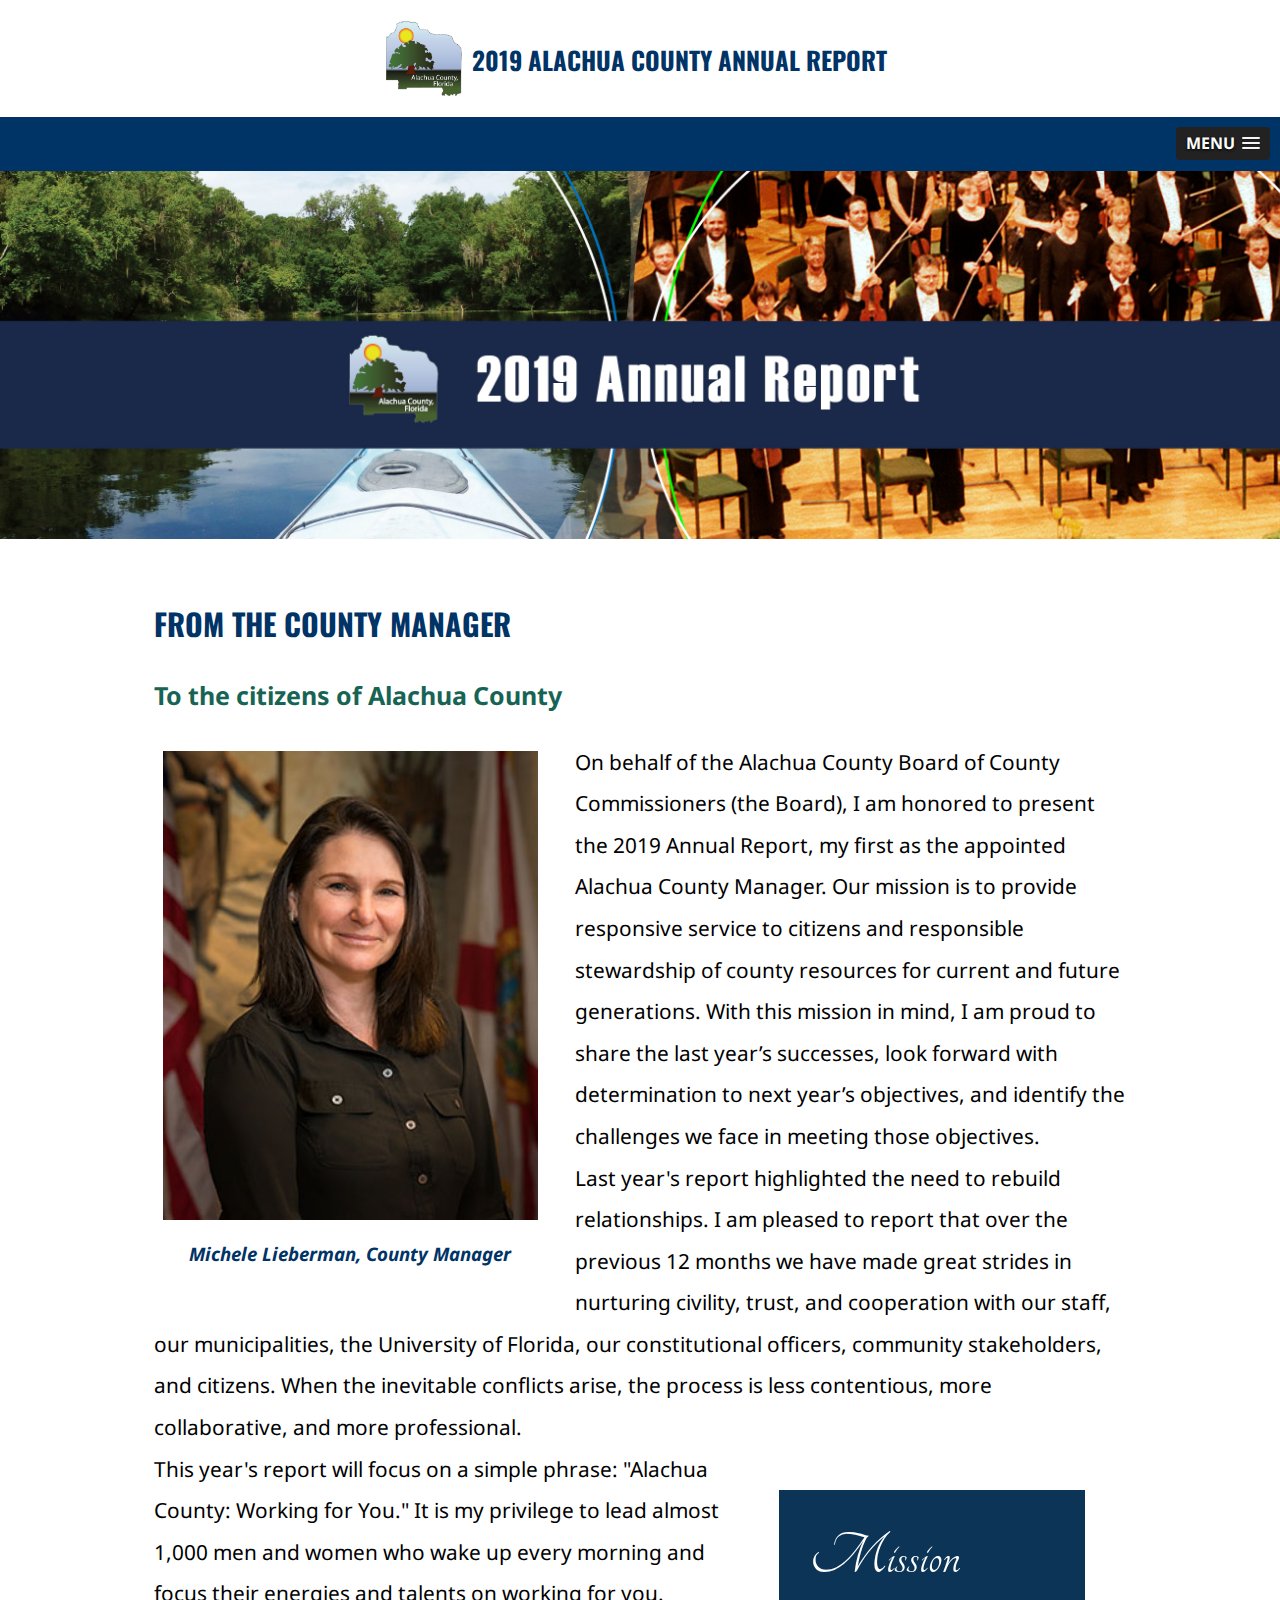
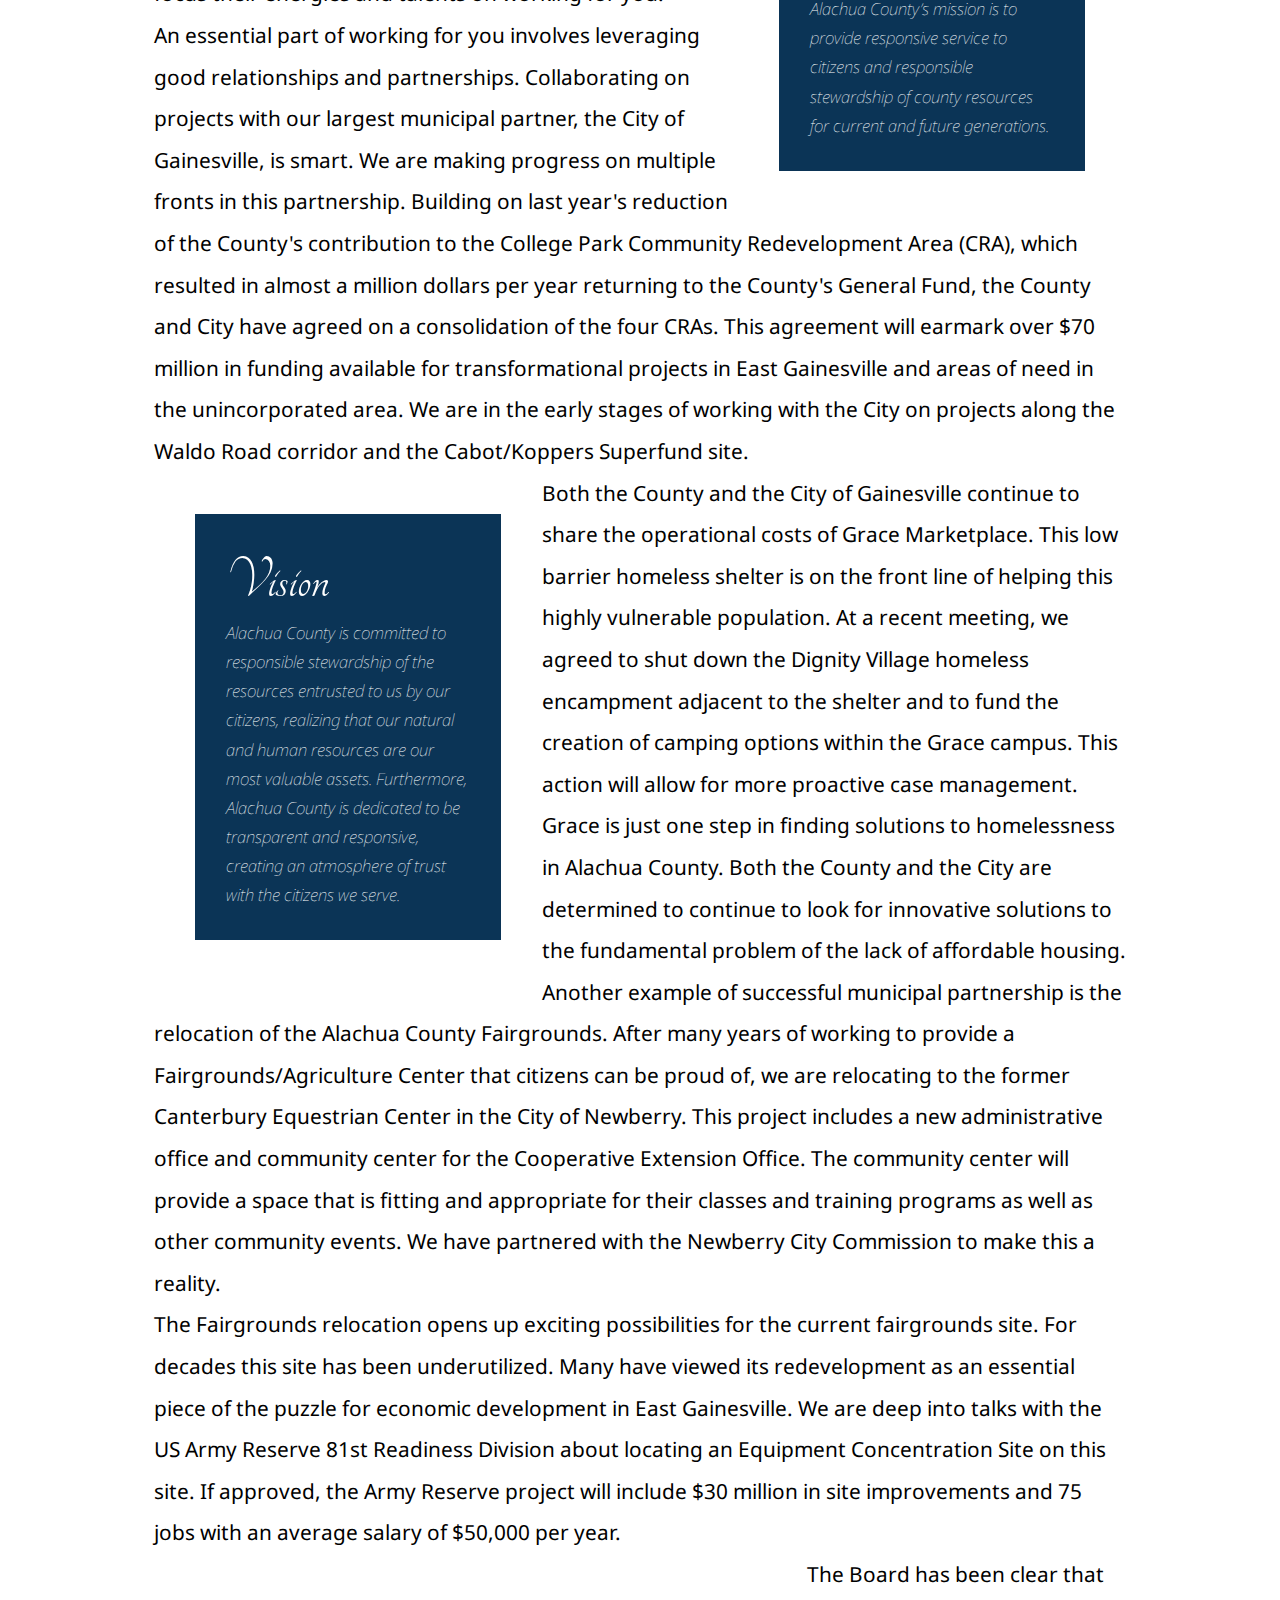
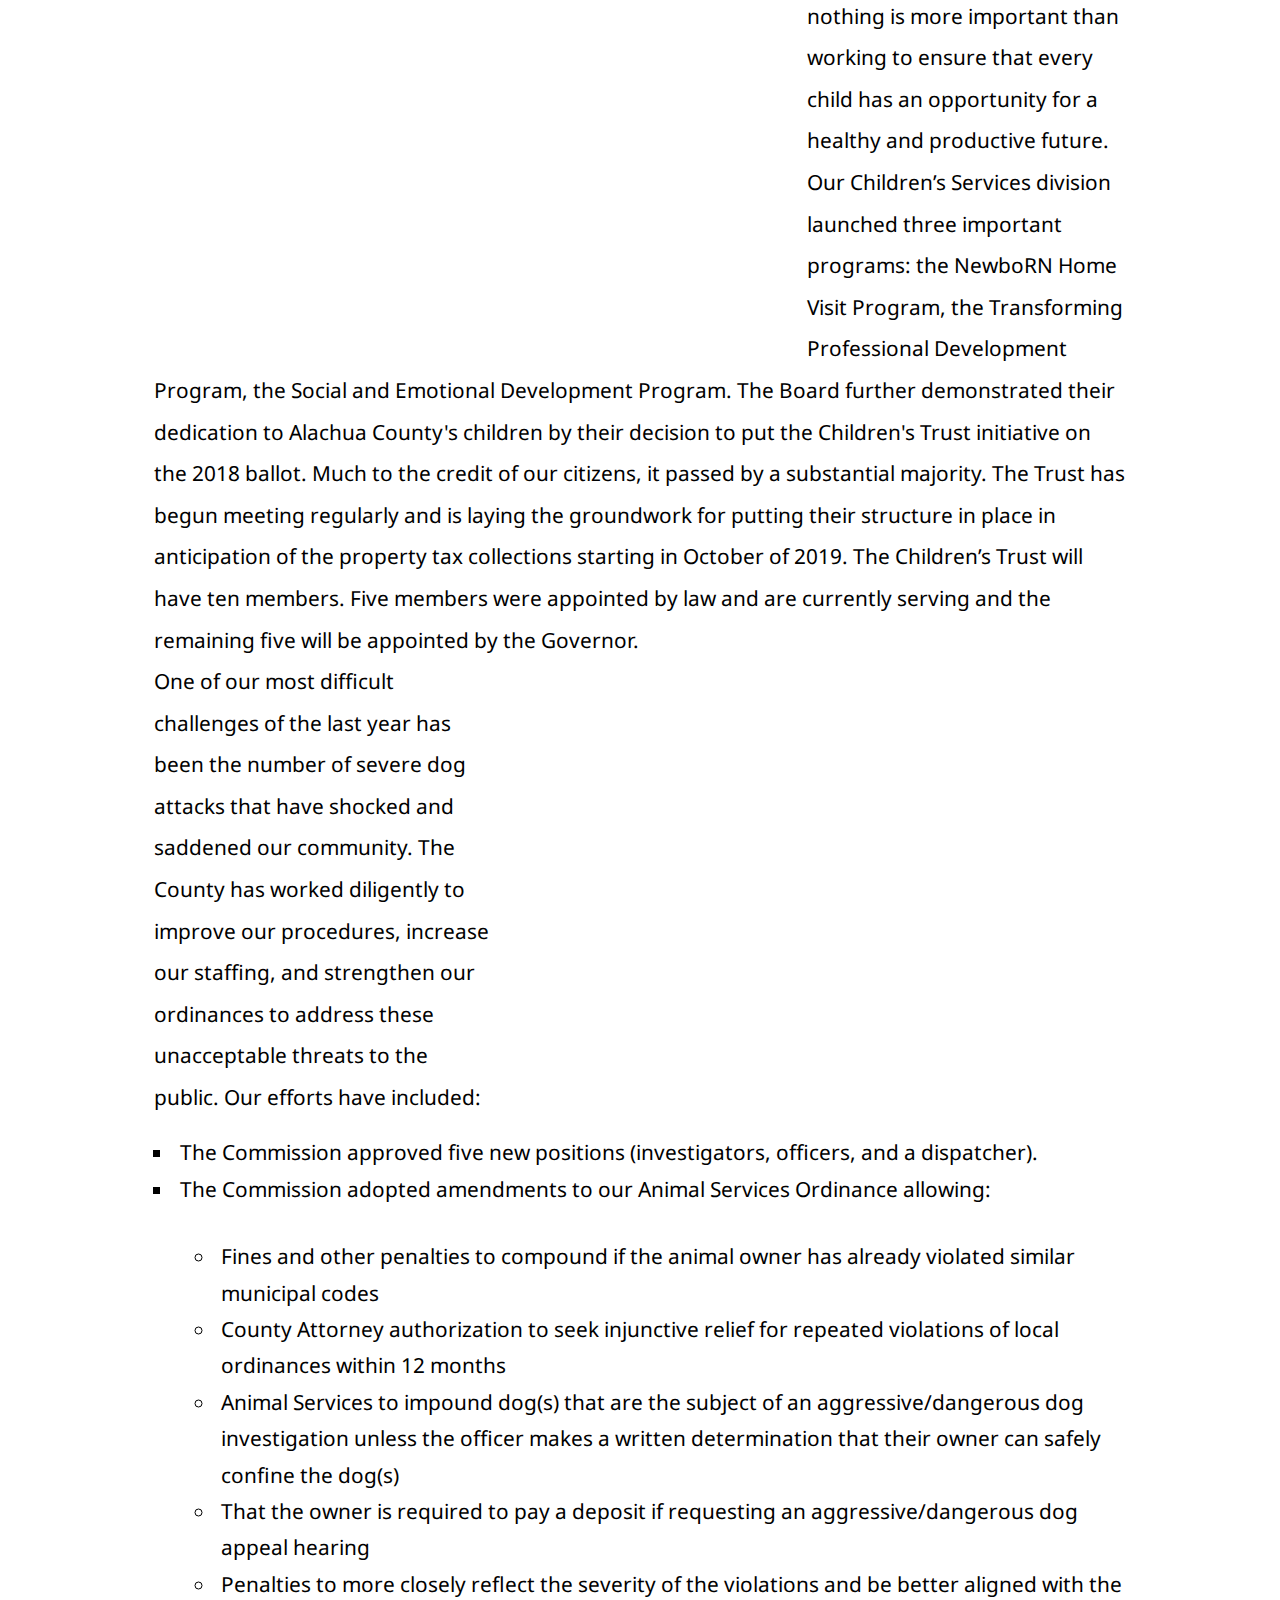
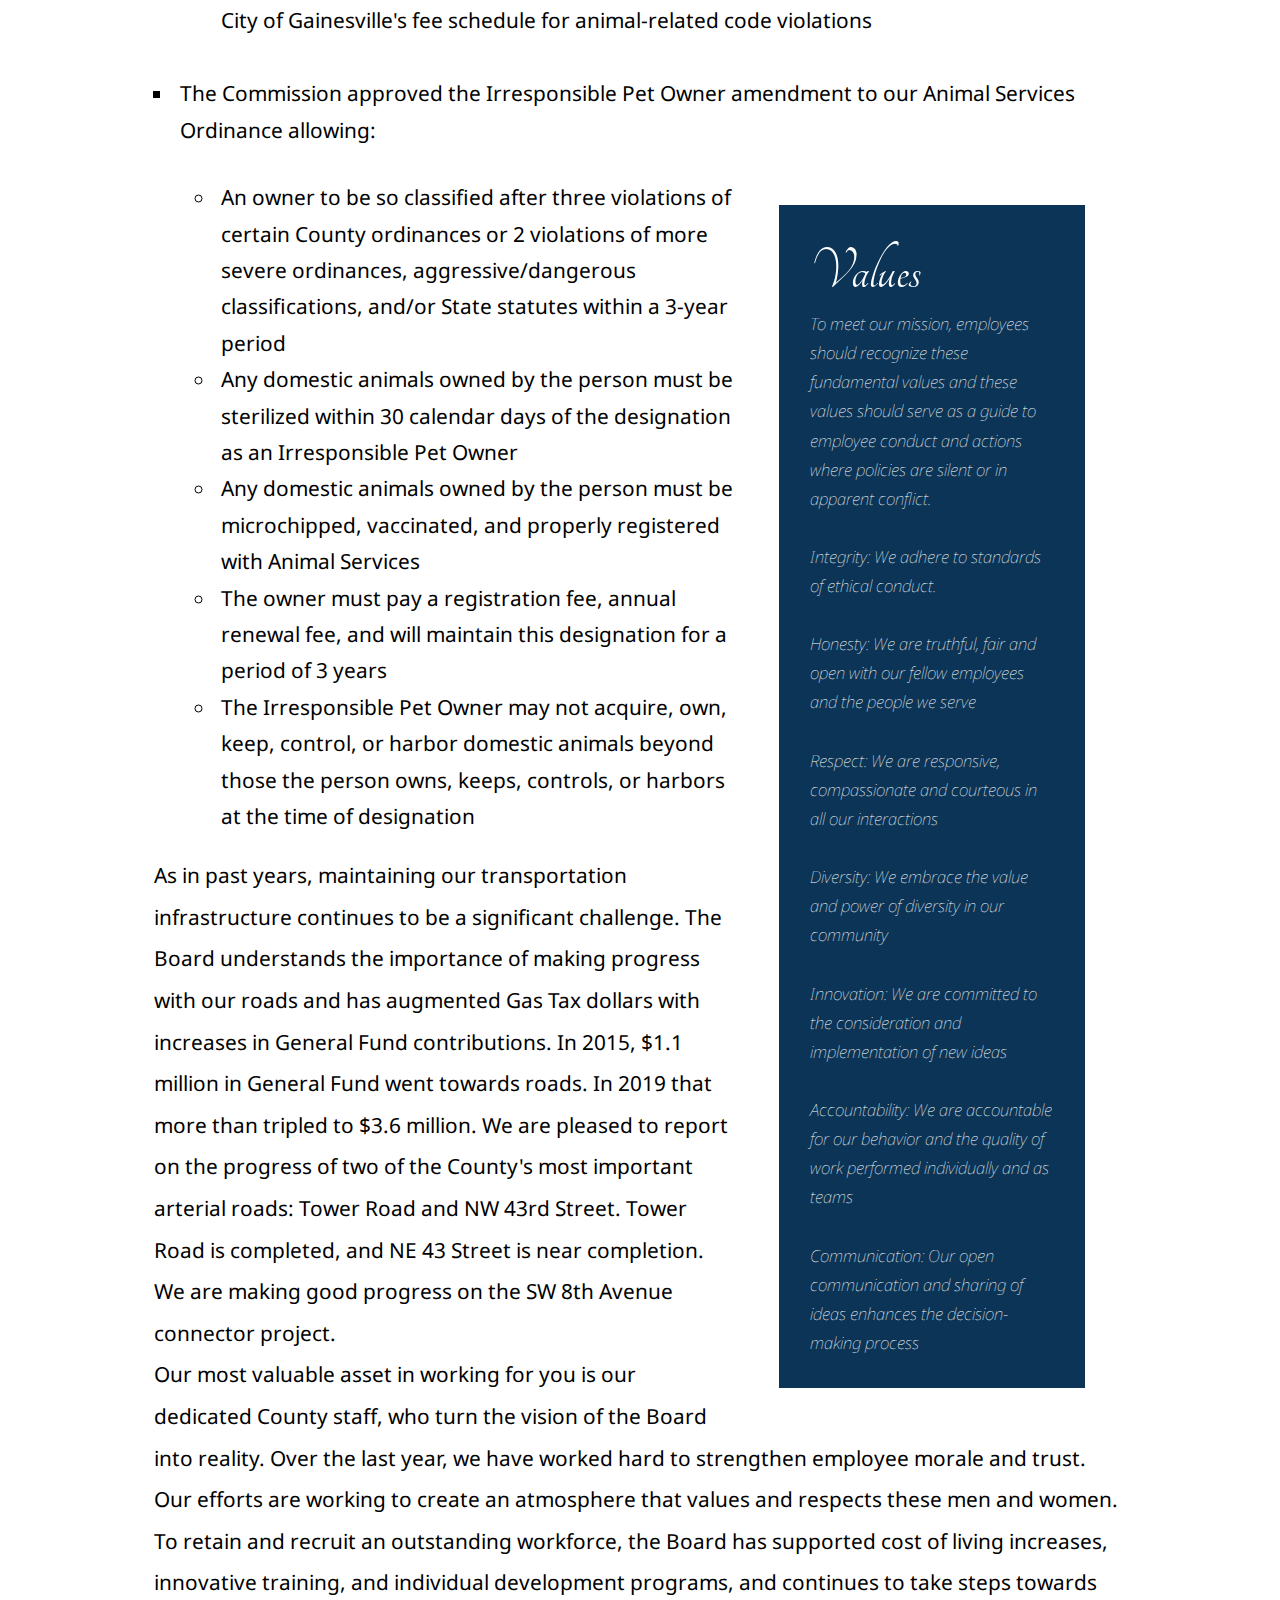
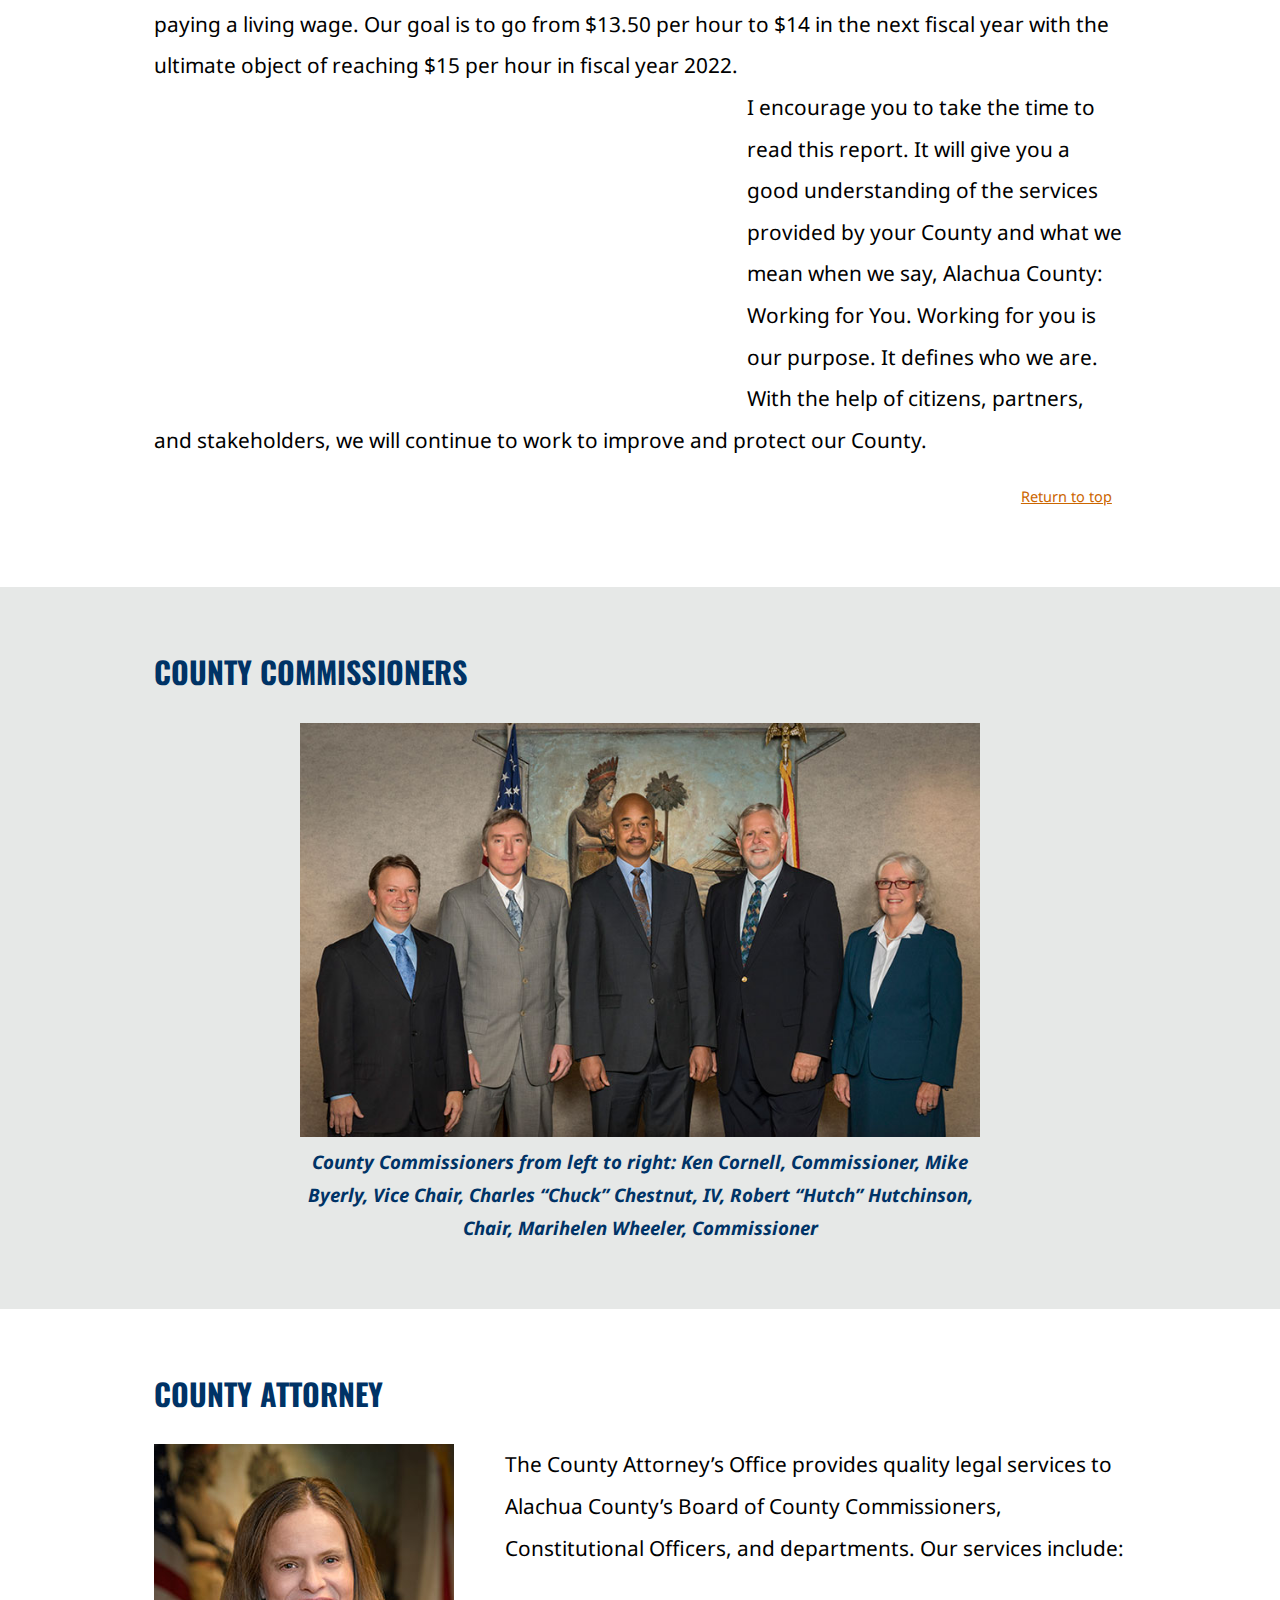
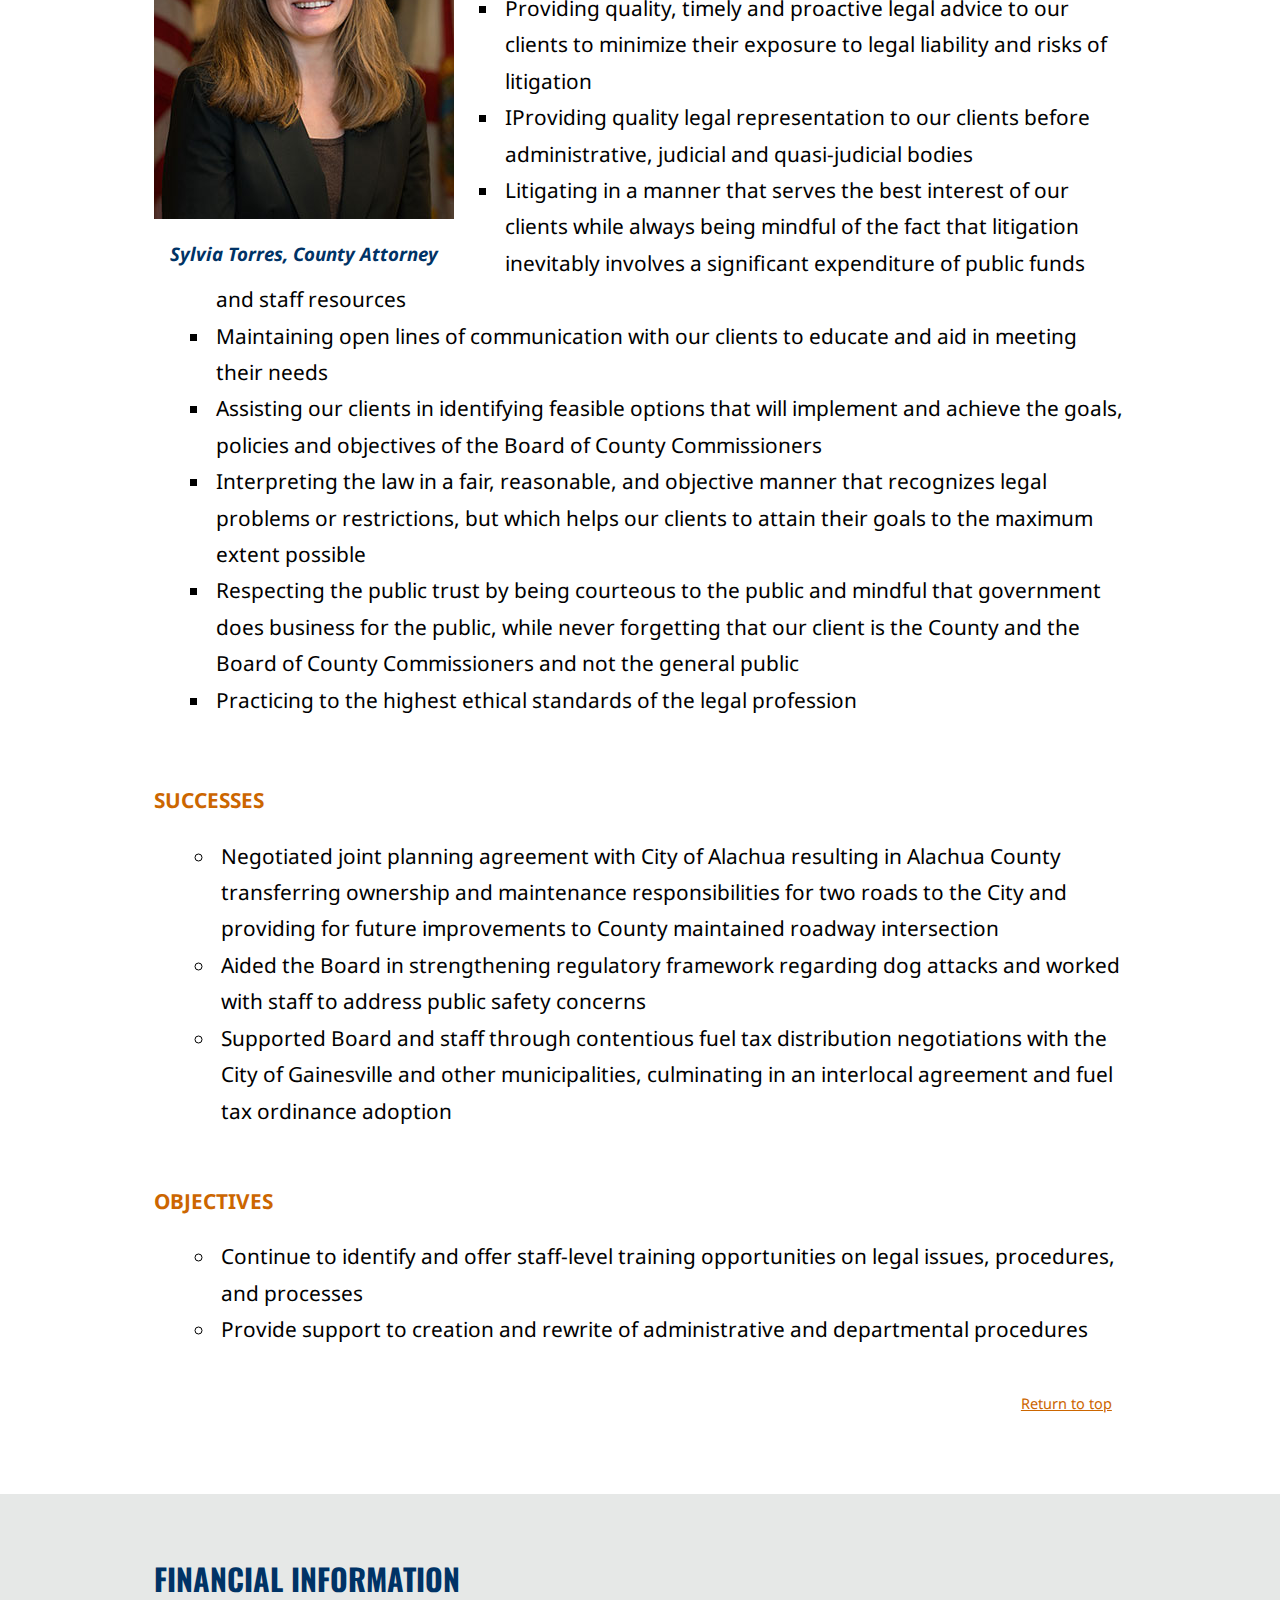
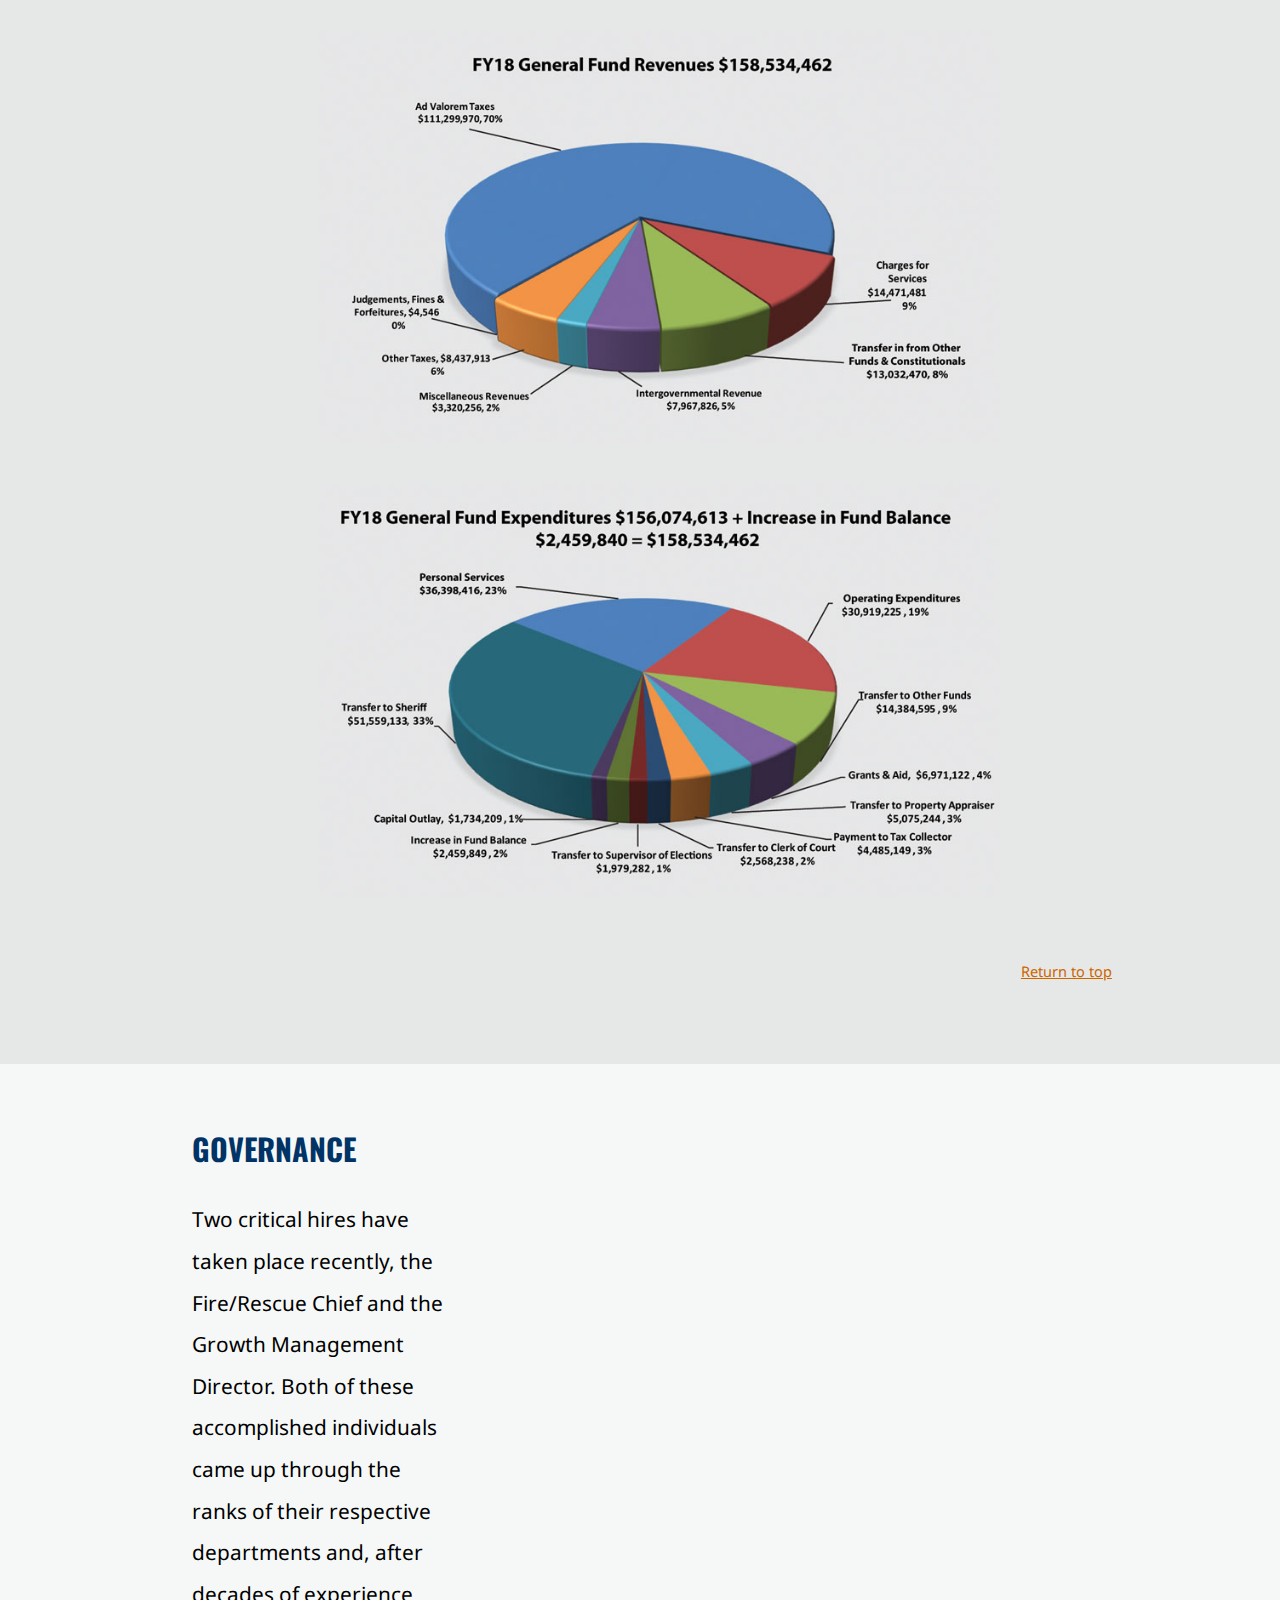
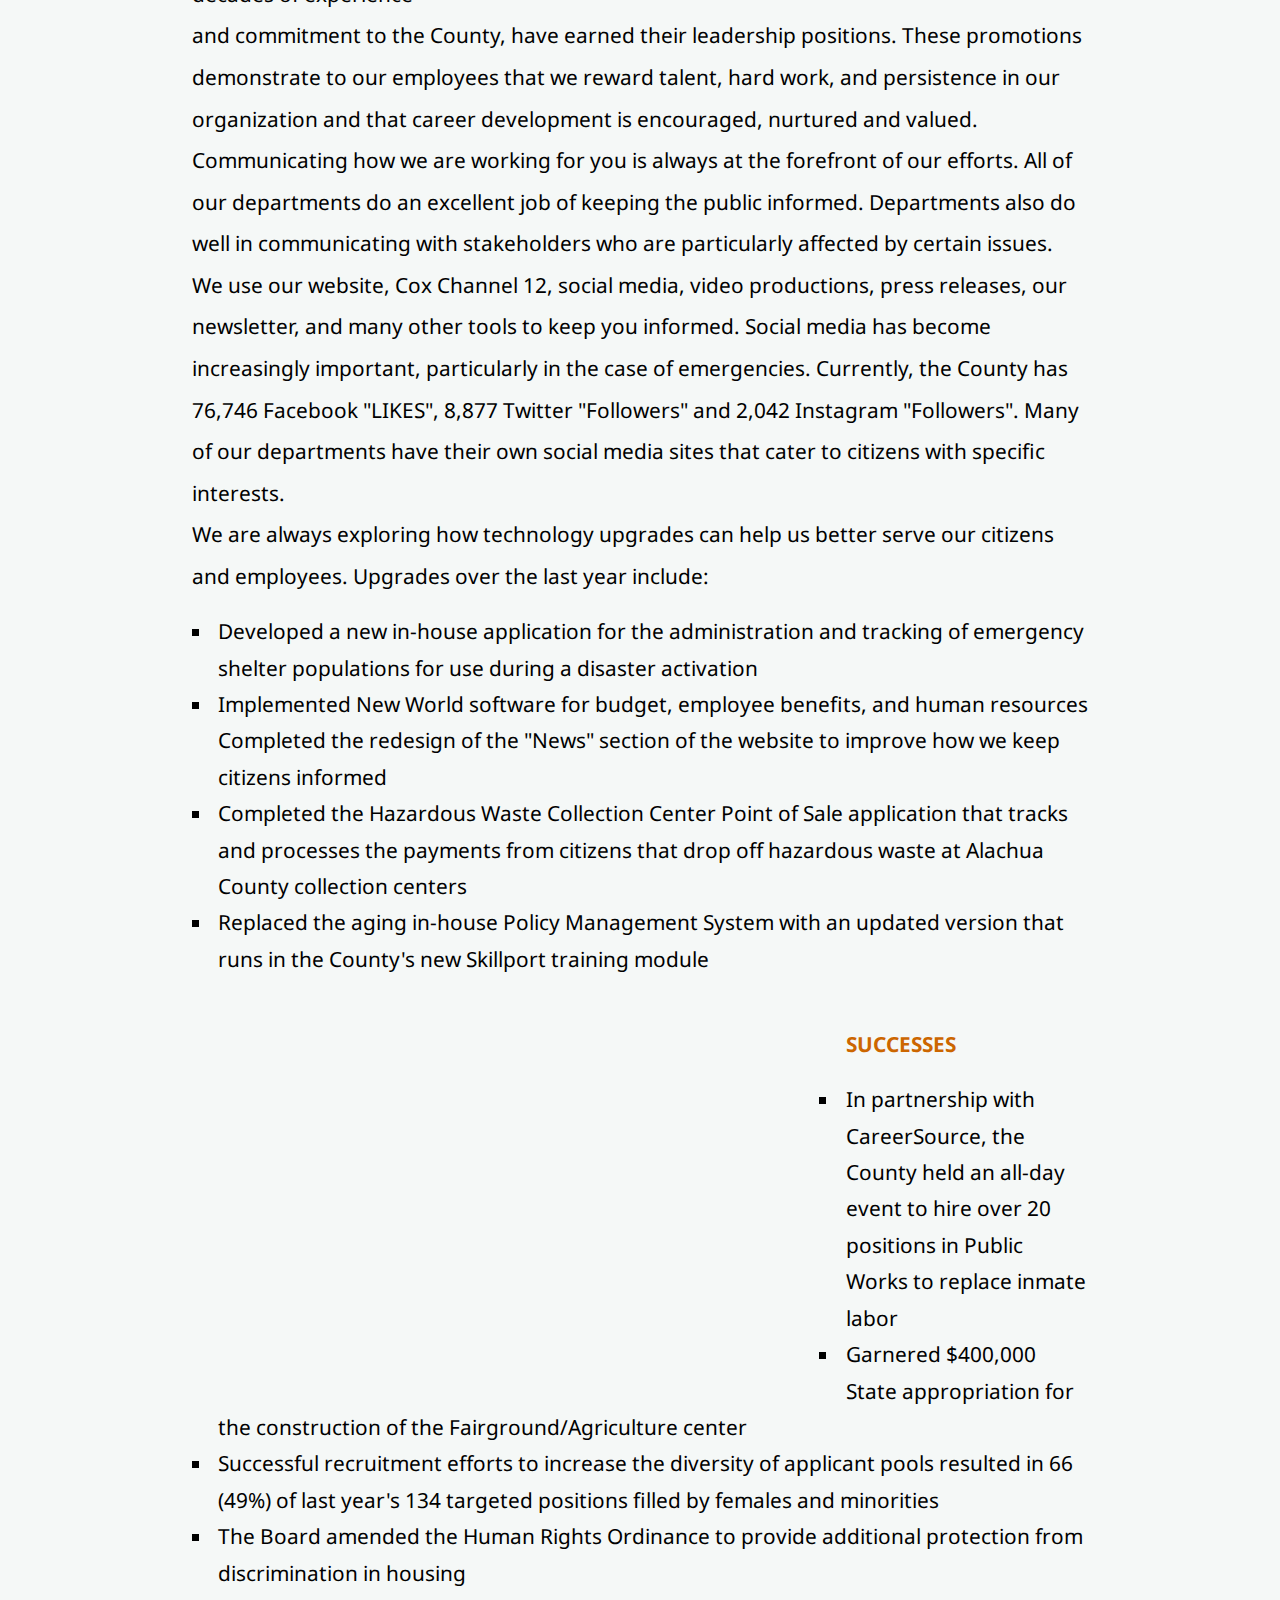
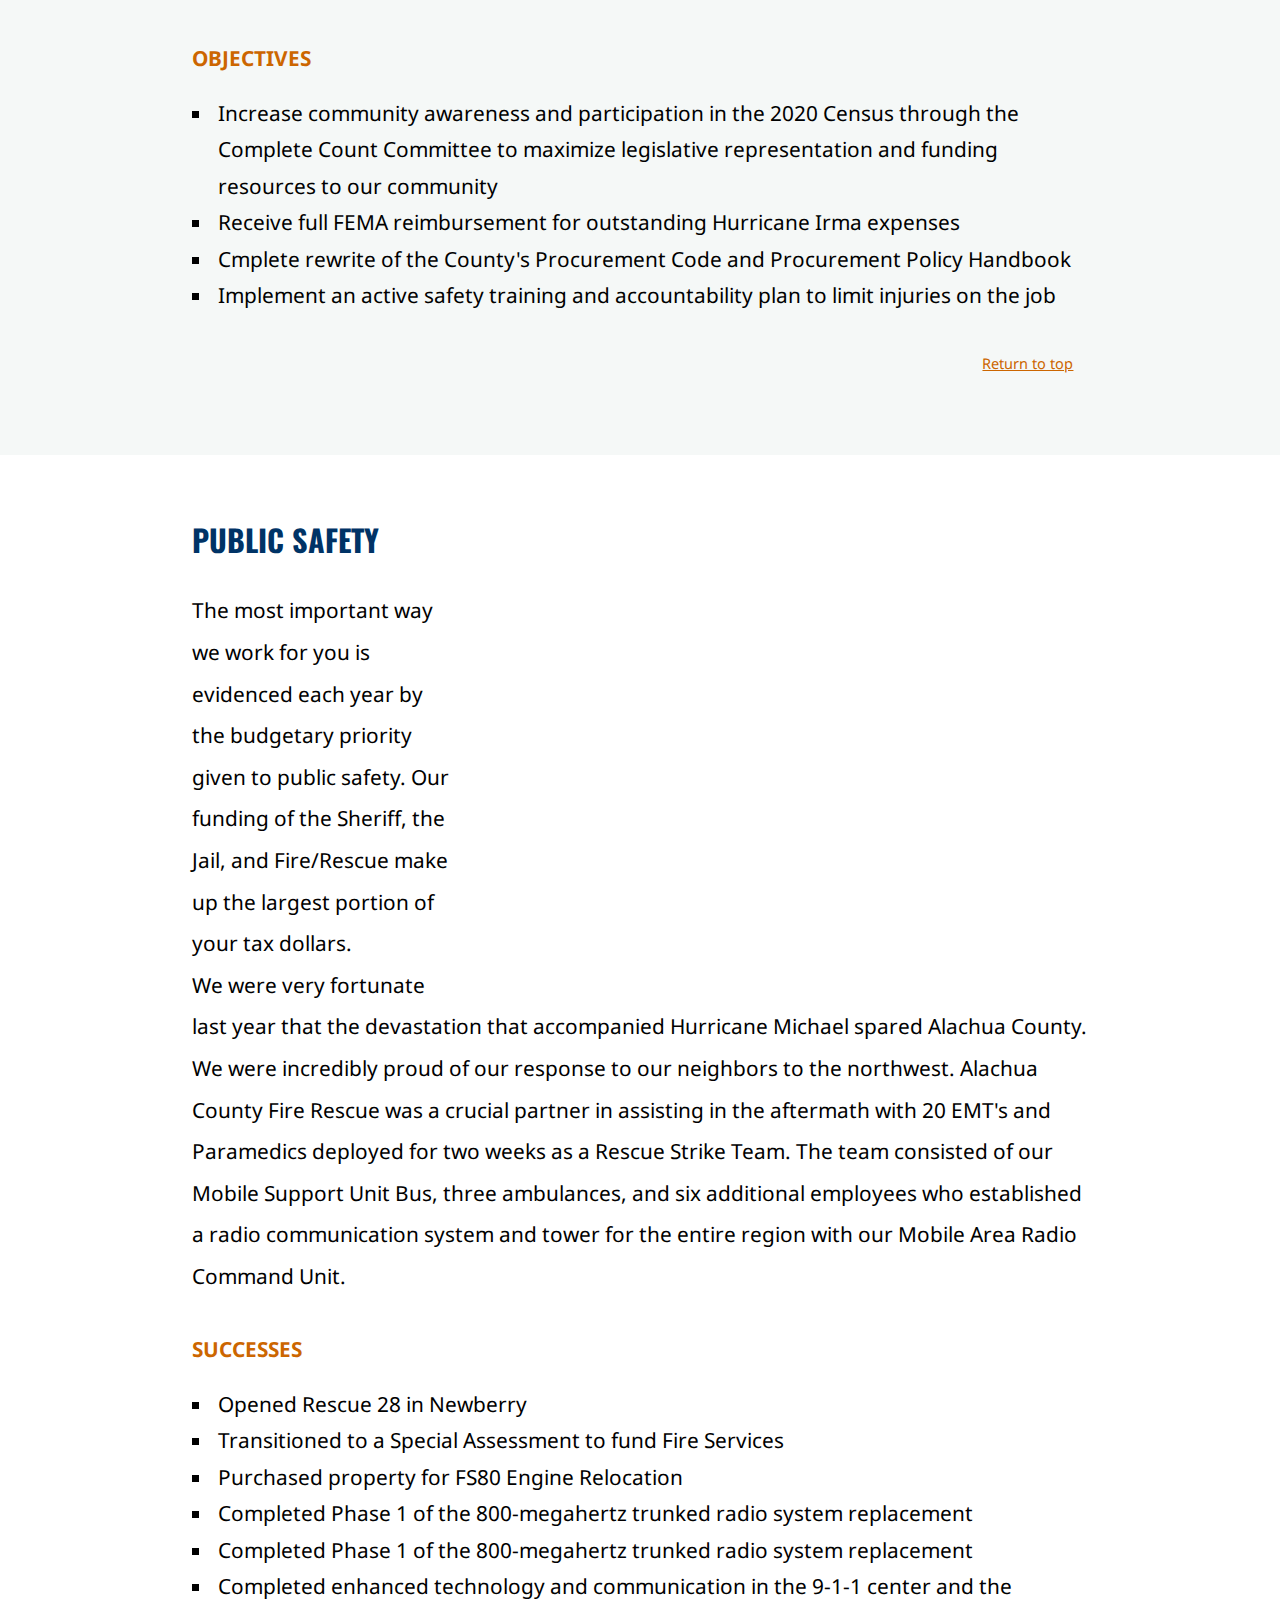
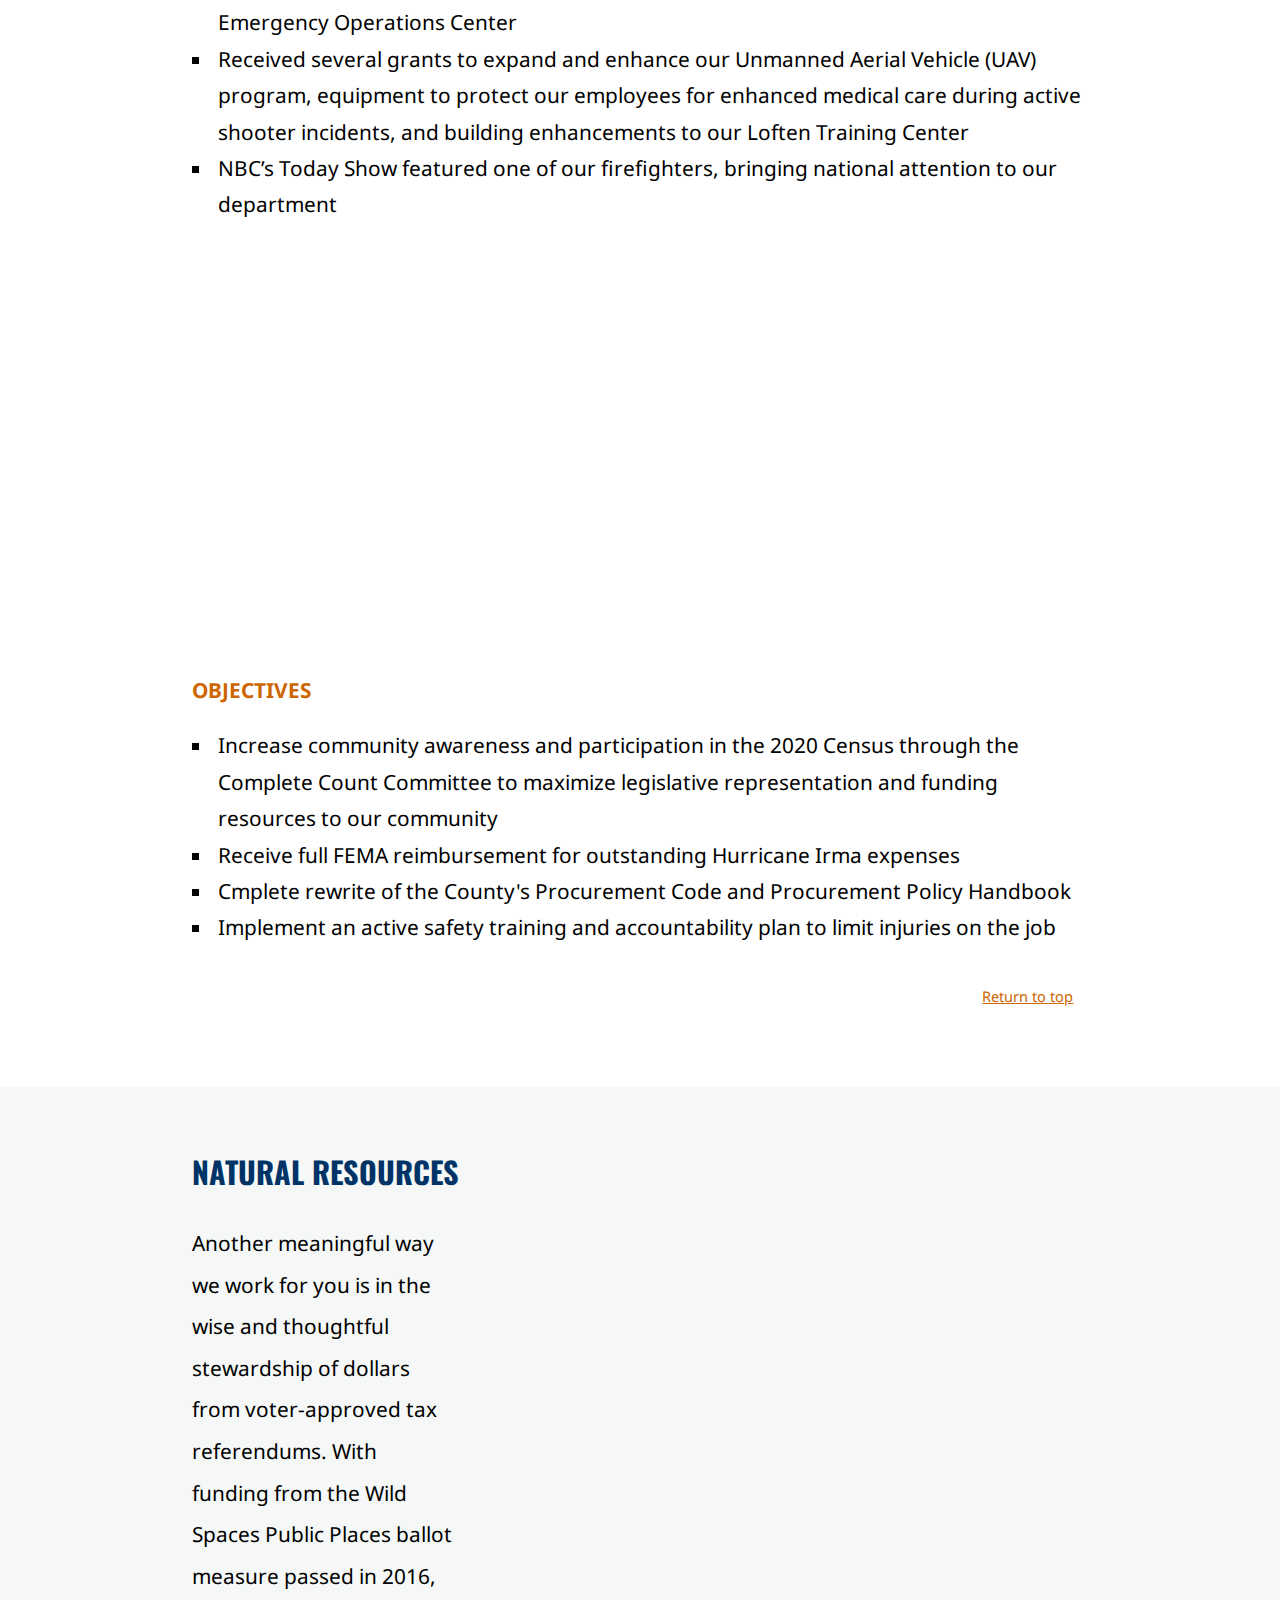
==== index-2019.html @ a78bc748 "Initial commit" ====
<!DOCTYPE html>
<!-- grid layout 2019 home page-->

<html lang="en">
<head>
	<meta charset="utf-8"/>
	 <meta http-equiv="X-UA-Compatible" content="IE=edge">
	<meta name="viewport" content="width=device-width, initial-scale=1">
	<meta property="og:title" content="Alachua County Annual Report">
<meta property="og:description" content="Alachua County Where Nature and Culture Meet.">
<meta property="og:image" content="https://live.staticflickr.com/65535/47959299676_de344b40cb_b.jpg">
<meta property="og:url" content="https://live.staticflickr.com/65535/47959299676_de344b40cb_b.jpg">

	<title>Alachua County Annual Report, Alachua County, FL</title>
	<link rel="shortcut icon" href="images/ac_favicon.ico">
	<link rel="stylesheet" href="styles/normalize.css">
	<link rel="stylesheet" href="styles/main_grid_2019.css">
	<link rel="stylesheet" href="styles/slicknav.css">
    <script src="https://code.jquery.com/jquery-3.2.1.min.js"></script>
    <script src="js/jquery.slicknav.min.js"></script>
	<script type="text/javascript">
    	$(document).ready(function(){
			$('#nav_menu').slicknav({prependTo:"#mobile_menu"});
    	});
    </script>
    <link href="https://fonts.googleapis.com/css?family=Allura&display=swap" rel="stylesheet">
    <link href="https://fonts.googleapis.com/css?family=Oswald&display=swap" rel="stylesheet">
    <link href="https://fonts.googleapis.com/css?family=Montserrat&display=swap" rel="stylesheet">
    <link href="https://fonts.googleapis.com/css?family=Noto+Sans&display=swap" rel="stylesheet">
    <link href="https://fonts.googleapis.com/css?family=Raleway:400,600,700&display=swap" rel="stylesheet">
    <link href="https://fonts.googleapis.com/css?family=Tangerine:700&display=swap" rel="stylesheet">
   <link href="https://fonts.googleapis.com/css?family=Titillium+Web:600i&display=swap" rel="stylesheet">

</head>
<body>
<header>
   <div class="header"><img src="images/alacchuacounty_logo_actual.png" alt="alachua county logo">
       <h2>2019 ALACHUA COUNTY ANNUAL REPORT</h2></div>
</header>

<nav id="mobile_menu"></nav>
<nav id="nav_menu">
    <ul>
    <li><a href="index.html">2020 report</a></li>
    <li><a href="index-2019.html">2019 HOME</a></li>
     <li><a href="#county_manager">County manager</a></li>
    <li><a href="#county_comm">County Commissioners</a></li>
    <li><a href="#county_attorney">county attorney</a></li>
    <li><a href="#financial_info">financial information</a></li>
    <li><a href="#governance">GOVERNANCE</a></li>
    <li><a href="#public_safety">PUBLIC SAFETY</a></li>
    <li><a href="#natural">NATURAL RESOURCES</a></li>
    <li><a href="#sustain">Sustainable stewardship</a></li>
    <li><a href="#infra">infrastructure </a></li>
    <li><a href="#econo_opp">Economic opportunities</a></li>
    <li><a href="#community">Community resources </a></li>  
    <li><a href="#engaged">STAY ENGAGED</a></li>
   
      <!--  <ul>
            <li><a href="index-2019.html">2019</a></li>
        </ul>-->
    </ul>
    </nav>
    
 <img id="hero" src="images/2019_annual_report_copy.jpg" alt="where nature and culture meet">
    
<main>


 <!-- county manager section-->
 <section id="county_manager">
    <h3>From the County Manager</h3>
     <h2>To the citizens of Alachua County</h2>
        
        <div class="michel_l">
      <p><img class="michele_mobile" src="images/Michele_300.jpg" width=375  alt="Michele Leiberman"></p>
        <p>Michele Lieberman, County Manager</p>
</div>
        <p>On behalf of the Alachua County Board of County Commissioners (the Board), I am honored to present the 2019 Annual Report, my first as the appointed Alachua County Manager. Our mission is to provide responsive service to citizens and responsible stewardship of county resources for current and future generations. With this mission in mind, I am proud to share the last year’s successes, look forward with determination to next year’s objectives, and identify the challenges we face in meeting those objectives. </p>
        <p>Last year's report highlighted the need to rebuild relationships. I am pleased to report that over the previous 12 months we have made great strides in nurturing civility, trust, and cooperation with our staff, our municipalities, the University of Florida, our constitutional officers, community stakeholders, and citizens. When the inevitable conflicts arise, the process is less contentious, more collaborative, and more professional.</p>
        <div class="boxed_right_navy"><h4>Mission</h4><p>Alachua County’s mission is to provide responsive service to citizens and responsible stewardship of county resources for current and future generations.</p></div>
       <p>This year's report will focus on a simple phrase: "Alachua County: Working for You." It is my privilege to lead almost 1,000 men and women who wake up every morning and focus their energies and talents on working for you.</p>
      <p>An essential part of working for you involves leveraging good relationships and partnerships. Collaborating on projects with our largest municipal partner, the City of Gainesville, is smart. We are making progress on multiple fronts in this partnership. Building on last year's reduction of the County's contribution to the College Park Community Redevelopment Area (CRA), which resulted in almost a million dollars per year returning to the County's General Fund, the County and City have agreed on a consolidation of the four CRAs. This agreement will earmark over $70 million in funding available for transformational projects in East Gainesville and areas of need in the unincorporated area. We are in the early stages of working with the City on projects along the Waldo Road corridor and the Cabot/Koppers Superfund site.</p>
        <div class="boxed_left_navy"><h4>Vision </h4><p>Alachua County is committed to responsible stewardship of the resources entrusted to us by our citizens, realizing that our natural and human resources are our most valuable assets. Furthermore, Alachua County is dedicated to be transparent and responsive, creating an atmosphere of trust with the citizens we serve.</p></div>
       <p>Both the County and the City of Gainesville continue to share the operational costs of Grace Marketplace. This low barrier homeless shelter is on the front line of helping this highly vulnerable population. At a recent meeting, we agreed to shut down the Dignity Village homeless encampment adjacent to the shelter and to fund the creation of camping options within the Grace campus. This action will allow for more proactive case management. Grace is just one step in finding solutions to homelessness in Alachua County. Both the County and the City are determined to continue to look for innovative solutions to the fundamental problem of the lack of affordable housing.</p>
       <p>Another example of successful municipal partnership is the relocation of the Alachua County Fairgrounds. After many years of working to provide a Fairgrounds/Agriculture Center that citizens can be proud of, we are relocating to the former Canterbury Equestrian Center in the City of Newberry. This project includes a new administrative office and community center for the Cooperative Extension Office. The community center will provide a space that is fitting and appropriate for their classes and training programs as well as other community events. We have partnered with the Newberry City Commission to make this a reality.</p>
       <p>The Fairgrounds relocation opens up exciting possibilities for the current fairgrounds site. For decades this site has been underutilized. Many have viewed its redevelopment as an essential piece of the puzzle for economic development in East Gainesville. We are deep into talks with the US Army Reserve 81st Readiness Division about locating an Equipment Concentration Site on this site. If approved, the Army Reserve project will include $30 million in site improvements and 75 jobs with an average salary of $50,000 per year.</p>
       <iframe id="newborn" width="560" height="316" src="https://www.youtube.com/embed/WKKhVP-i3yE?rel=0&autoplay=1&mute=1" frameborder="0" allow="accelerometer; autoplay; encrypted-media; gyroscope; picture-in-picture" allowfullscreen>
       <!-- ?autoplay=1-->
       </iframe>
       <p>The Board has been clear that nothing is more important than working to ensure that every child has an opportunity for a healthy and productive future. Our Children’s Services division launched three important programs: the NewboRN Home Visit Program, the Transforming Professional Development Program, the Social and Emotional Development Program. The Board further demonstrated their dedication to Alachua County's children by their decision to put the Children's Trust initiative on the 2018 ballot. Much to the credit of our citizens, it passed by a substantial majority. The Trust has begun meeting regularly and is laying the groundwork for putting their structure in place in anticipation of the property tax collections starting in October of 2019. The Children’s Trust will have ten members. Five members were appointed by law and are currently serving and the remaining five will be appointed by the Governor.</p>
       
       <iframe id="child" width="560" height="316" src="https://www.youtube.com/embed/5y9BCJnMELc?rel=0&autoplay=1&mute=1" frameborder="0" allow="accelerometer; autoplay; encrypted-media; gyroscope; picture-in-picture" allowfull&mute=1screen> </iframe> <!-- ?autoplay=1-->
       <p>One of our most difficult challenges of the last year has been the number of severe dog attacks that have shocked and saddened our community. The County has worked diligently to improve our procedures, increase our staffing, and strengthen our ordinances to address these unacceptable threats to the public. Our efforts have included:</p>
       
       <ul class="square">
        <li>The Commission approved five new positions (investigators, officers, and a dispatcher).</li>
           <li>The Commission adopted amendments to our Animal Services Ordinance allowing:</li></ul>
         
        <ul class="circle">
        <li>Fines and other penalties to compound if the animal owner has already violated similar municipal codes </li>
        <li>County Attorney authorization to seek injunctive relief for repeated violations of local ordinances within 12 months </li>
        <li>Animal Services to impound dog(s) that are the subject of an aggressive/dangerous dog investigation unless the officer makes a written determination that their owner can safely confine the dog(s)</li>
        <li>That the owner is required to pay a deposit if requesting an aggressive/dangerous dog appeal hearing</li>
            <li>Penalties to more closely reflect the severity of the violations and be better aligned with the City of Gainesville's fee schedule for animal-related code violations</li></ul>
        
         <ul class="square">
        
           
           <li>The Commission approved the Irresponsible Pet Owner amendment to our Animal Services Ordinance allowing:</li>
            </ul>
             <div class="boxed_right_v_navy"><h4>Values</h4><p>To meet our mission, employees should recognize these fundamental values and these values should serve as a guide to employee conduct and actions where policies are silent or in apparent conflict. <br><br>

        Integrity: We adhere to standards of ethical conduct.<br><br>
        Honesty: We are truthful, fair and open with our fellow employees and the people we serve<br><br>
        Respect: We are responsive, compassionate and courteous in all our interactions<br><br>
        Diversity: We embrace the value and power of diversity in our community<br><br>
        Innovation: We are committed to the consideration and implementation of new ideas<br><br>
        Accountability:  We are accountable for our behavior and the quality of work performed individually and as teams<br><br>
        Communication: Our open communication and sharing of ideas enhances the decision-making process
</p></div>
             
        <ul class="circle">
        <li>An owner to be so classified after three violations of certain County ordinances or 2 violations of more severe ordinances, aggressive/dangerous classifications, and/or State statutes within a 3-year period</li>
        <li>Any domestic animals owned by the person must be sterilized within 30 calendar days of the designation as an Irresponsible Pet Owner</li>
         <li>Any domestic animals owned by the person must be microchipped, vaccinated, and properly registered with Animal Services</li>
         <li>The owner must pay a registration fee, annual renewal fee, and will maintain this designation for a period of 3 years</li>
            <li>The Irresponsible Pet Owner may not acquire, own, keep, control, or harbor domestic animals beyond those the person owns, keeps, controls, or harbors at the time of designation</li></ul>
            
            <p>As in past years, maintaining our transportation infrastructure continues to be a significant challenge. The Board understands the importance of making progress with our roads and has augmented Gas Tax dollars with increases in General Fund contributions. In 2015, $1.1 million in General Fund went towards roads. In 2019 that more than tripled to $3.6 million. We are pleased to report on the progress of two of the County's most important arterial roads: Tower Road and NW 43rd Street. Tower Road is completed, and NE 43 Street is near completion. We are making good progress on the SW 8th Avenue connector project.</p>
            
           <p>Our most valuable asset in working for you is our dedicated County staff, who turn the vision of the Board into reality. Over the last year, we have worked hard to strengthen employee morale and trust. Our efforts are working to create an atmosphere that values and respects these men and women. To retain and recruit an outstanding workforce, the Board has supported cost of living increases, innovative training, and individual development programs, and continues to take steps towards paying a living wage. Our goal is to go from $13.50 per hour to $14 in the next fiscal year with the ultimate object of reaching $15 per hour in fiscal year 2022.</p>
           
            <iframe id="newborn_02" width="500" height="250" src="https://www.youtube.com/embed/rzISq1dK_WY?rel=0&autoplay=1&mute=1" frameborder="0" allow="accelerometer; autoplay; encrypted-media; gyroscope; picture-in-picture" allowfullscreen>
       </iframe>
       <p>I encourage you to take the time to read this report. It will give you a good understanding of the services provided by your County and what we mean when we say, Alachua County: Working for You. Working for you is our purpose. It defines who we are. With the help of citizens, partners, and stakeholders, we will continue to work to improve and protect our County.</p>
       
       <p id="top1"><a href="#top">Return to top</a></p><br>
            
    </section>
 
<!-- county commissioner section-->       
<section id="county_comm">
 
    <h3>county commissioners</h3>
       
       <div class="commissioners">
      <p><img class="commish" src="images/Group_800.jpg" alt="County Commissioners from left to right: Ken Cornell, Commissioner, Mike Byerly, Commissioner, Charles “Chuck” Chestnut, IV, Chair, Robert “Hutch” Hutchinson, Vice Chair, Marihelen Wheeler, Commissioner"></p>
        <p>County Commissioners from left to right: Ken Cornell, Commissioner, Mike Byerly, Vice Chair, Charles “Chuck” Chestnut, IV, Robert “Hutch” Hutchinson, Chair, Marihelen Wheeler, Commissioner</p>
</div>
                  
    </section>

 <!-- attorney section-->    
    <section id="county_attorney">
    <h3>county attorney</h3>     
    <div class="sylvia">
      <p><img class="torres" src="images/sylvia_300.jpg"  alt="Sylvia Torres"></p>
        <p>Sylvia Torres, County Attorney</p>
</div>
      <P>The County Attorney’s Office provides quality legal services to Alachua County’s Board of County Commissioners, Constitutional Officers, and departments. Our services include:</P>

    <ul class="square_sylvia">
        <li>Providing quality, timely and proactive legal advice to our clients to minimize their exposure to legal liability and risks of litigation</li>
        <li>IProviding quality legal representation to our clients before administrative, judicial and quasi-judicial bodies</li>
        <li> Litigating in a manner that serves the best interest of our clients while always being mindful of the fact that litigation inevitably involves a significant expenditure of public funds and staff resources </li>
        <li>Maintaining open lines of communication with our clients to educate and aid in meeting their needs</li>
        <li> Assisting our clients in identifying feasible options that will implement and achieve the goals, policies and objectives of the Board of County Commissioners</li>
        <li>Interpreting the law in a fair, reasonable, and objective manner that recognizes legal problems or restrictions, but which helps our clients to attain their goals to the maximum extent possible</li>
        <li>Respecting the public trust by being courteous to the public and mindful that government does business for the public, while never forgetting that our client is the County and the Board of County Commissioners and not the general public</li>
        <li>Practicing to the highest ethical standards of the legal profession</li>
    </ul>
    
    <h5>SUCCESSES</h5>
    <ul class="circle">
    <li>Negotiated joint planning agreement with City of Alachua resulting in Alachua County transferring ownership and maintenance responsibilities for two roads to the City and providing for future improvements to County maintained roadway intersection</li>
    <li>Aided the Board in strengthening regulatory framework regarding dog attacks and worked with staff to address public safety concerns</li>
    <li>Supported Board and staff through contentious fuel tax distribution negotiations with the City of Gainesville and other municipalities, culminating in an interlocal agreement and fuel tax ordinance adoption</li>
       </ul>

    <h5>OBJECTIVES</h5>
    <ul class="circle">
    <li>Continue to identify and offer staff-level training opportunities on legal issues, procedures, and processes</li>
    <li>Provide support to creation and rewrite of administrative and departmental procedures</li>
        </ul>  
       <p id="top1"><a href="#top"> Return to top</a></p>         
    </section>
    
 <!-- pie chart section -->    
     <section id="financial_info">
    <h3>financial information</h3>
    <figure><img class="pie" src="images/financial_01.jpg" alt="pie chart1, FY18 General Fund Revenues $158,534,462 - Ad Valorem Taxes - $111,299,970, Charges for Service - $14,471,481, Transfer in from Other Funds & Constitutionals - $13,032,470, Intergovernmental Revenue - $7,967,826, Miscellaneous Revenues - $3,320,256, Other Taxes - $8,437,913, Judgements, Fines & Forfeitures - $4,546"></figure>
      
       <figure><img class="pie" src="images/financial_02.jpg" alt="pie chart2, FY18 General Fund Expenditures $156,074,613 + Increase in Fund Blance $2,459,840 = $158,534,462 - Personal Services - $36,398,416, Operating Expenditures - $30,919,225, Transfer to Other Funds - $  14,384,595, Grants & Aid - $6,971,122, Transfer to Property Appraiser - $5,075,244, Payment to Tax Collector - $4,485,149, Transfer to Clerk of Court - $2,568,238, Transfer to Supervisor of Elections - $1,979,282, Increase in Fund Balance - $2,459,849, Capital Outlay - $1,734,209, Transfer to Sheriff - $51,559,133 "></figure>
       <p id="top1"><a href="#top"> Return to top</a></p><br>         
    </section>

<!-- goveranace section-->
     <section id="governance">
    <h3>governance</h3>
    <iframe id="working" width="560" height="316" src="https://www.youtube.com/embed/3a3i_i5zftY?rel=0&autoplay=1&mute=1" frameborder="0" allow="accelerometer; autoplay; encrypted-media; gyroscope; picture-in-picture" allowfullscreen></iframe> <!-- ?autoplay=1-->
    <p>
    Two critical hires have taken place recently, the Fire/Rescue Chief and the Growth Management Director. Both of these accomplished individuals came up through the ranks of their respective departments and, after decades of experience and commitment to the County, have earned their leadership positions. These promotions demonstrate to our employees that we reward talent, hard work, and persistence in our organization and that career development is encouraged, nurtured and valued.</p> 
     
    <p>Communicating how we are working for you is always at the forefront of our efforts. All of our departments do an excellent job of keeping the public informed. Departments also do well in communicating with stakeholders who are particularly affected by certain issues. We use our website, Cox Channel 12, social media, video productions, press releases, our newsletter, and many other tools to keep you informed. Social media has become increasingly important, particularly in the case of emergencies. Currently, the County has 76,746 Facebook "LIKES", 8,877 Twitter "Followers" and 2,042 Instagram "Followers". Many of our departments have their own social media sites that cater to citizens with specific interests.</p> 
    <P>We are always exploring how technology upgrades can help us better serve our citizens and employees. Upgrades over the last year include:</P>

    <ul class="square">
        <li>Developed a new in-house application for the administration and tracking of emergency shelter populations for use during a disaster activation</li>
    <li>Implemented New World software for budget,      employee benefits, and human resources
        Completed the redesign of the "News" section of the website to improve how we keep citizens informed</li>
        <li> Completed the Hazardous Waste Collection Center Point of Sale application that tracks and processes the payments from citizens that drop off hazardous waste at Alachua County collection centers </li>
        <li>Replaced the aging in-house Policy Management System with an updated version that runs in the County's new Skillport training module</li>
    </ul>
    
    <iframe id="career" width="560" height="316" src="https://www.youtube.com/embed/3nDmpjcrJVs?rel=0&autoplay=1&mute=1" frameborder="0" allow="accelerometer; autoplay; encrypted-media; gyroscope; picture-in-picture" allowfullscreen></iframe>
    <h5>SUCCESSES</h5>
    <ul class="square">
    <li>In partnership with CareerSource, the County held an all-day event to hire over 20 positions in Public Works to replace inmate labor</li>
    <li>Garnered $400,000 State appropriation for the construction of the Fairground/Agriculture center</li>
    <li>Successful recruitment efforts to increase the diversity of applicant pools resulted in 66 (49%) of last year's 134 targeted positions filled by females and minorities</li>
    <li>The Board amended the Human Rights Ordinance to provide additional protection from discrimination in housing</li>
       </ul>

    <h5>OBJECTIVES</h5>
    <ul class="square">
    <li>Increase community awareness and participation in the 2020 Census through the Complete Count Committee to maximize legislative representation and funding resources to our community</li>
    <li>Receive full FEMA reimbursement for outstanding Hurricane Irma expenses</li>
    <li>Cmplete rewrite of the County's Procurement Code and Procurement Policy Handbook</li>
    <li>Implement an active safety training and accountability plan to limit injuries on the job</li>
       </ul>   
       <p id="top1"><a href="#top"> Return to top</a></p><br>         
    </section>
    
  <!-- public safety section-->   
     <section id="public_safety">
    <h3>public safety</h3>
     <iframe id="response" width="560" height="316" src="https://www.youtube.com/embed/LEKh-JlcHjs?rel=0&autoplay=1&mute=1" frameborder="0" allow="accelerometer; autoplay; encrypted-media; gyroscope; picture-in-picture" allowfullscreen></iframe>
    <p>
        The most important way we work for you is evidenced each year by the budgetary priority given to public safety. Our funding of the Sheriff, the Jail, and Fire/Rescue make up the largest portion of your tax dollars.</p>
    <p>
        We were very fortunate last year that the devastation that     accompanied Hurricane Michael spared Alachua County. We were    incredibly proud of our response to our neighbors to the       northwest. Alachua County Fire Rescue was a crucial partner in assisting in the aftermath with 20 EMT's and Paramedics deployed for two weeks as a Rescue Strike Team. The team consisted of our Mobile Support Unit Bus, three ambulances, and six additional employees who established a radio communication system and tower for the entire region with our Mobile Area Radio Command Unit.
</p> 
      
    <h5>SUCCESSES</h5>
    <ul class="square">
    <li>Opened Rescue 28 in Newberry</li>
    <li>Transitioned to a Special Assessment to fund Fire Services</li>
    <li>Purchased property for FS80 Engine Relocation</li>
    <li>Completed Phase 1 of the 800-megahertz trunked radio system replacement</li>
      <li>Completed Phase 1 of the 800-megahertz trunked radio system replacement</li>
        <li>Completed enhanced technology and communication in the 9-1-1 center and the Emergency Operations Center</li>

        <li>Received several grants to expand and enhance our Unmanned Aerial Vehicle (UAV) program, equipment to protect our employees for enhanced medical care during active shooter incidents, and building enhancements to our Loften Training Center</li>

        <li>NBC’s Today Show featured one of our firefighters, bringing national attention to our department</li>
       </ul>

            <p><iframe id="today" width="500" height="387" src="https://www.today.com/today/embedded-video/mmvo56889925794" scrolling="no" frameborder="0" allowfullscreen></iframe></p>

    <h5>OBJECTIVES</h5>
    <ul class="square">
    <li>Increase community awareness and participation in the 2020 Census through the Complete Count Committee to maximize legislative representation and funding resources to our community</li>
    <li>Receive full FEMA reimbursement for outstanding Hurricane Irma expenses</li>
    <li>Cmplete rewrite of the County's Procurement Code and Procurement Policy Handbook</li>
    <li>Implement an active safety training and accountability plan to limit injuries on the job</li>
       </ul>
       <p id="top1"><a href="#top"> Return to top</a></p>
               
           </section>

    
 <!-- natural resources section-->    
    <section id="natural">
    <h3>NATURAL RESOURCES</h3>
   <iframe id="four" width="560" height="315" src="https://www.youtube.com/embed/00nof2xW8U4?rel=0&autoplay=1&mute=1" frameborder="0" allow="accelerometer; autoplay; encrypted-media; gyroscope; picture-in-picture" allowfullscreen></iframe> <!-- ?autoplay=1-->
    <p>
    Another meaningful way we work for you is in the wise and thoughtful stewardship of dollars from voter-approved tax referendums.  With funding from the Wild Spaces Public Places ballot measure passed in 2016, we have acquired 1396 acres of new conservation land.  The County has acquired three valuable conservation land parcels:  Four Creeks Preserve, Serenola Forest, and Fox Pen Preserve.   These properties total 1396 acres, 949 acres paid for by the County and 447 acres paid for by our partners, Alachua Conservation Trust and the City of Gainesville. </p>

    <p>Our goal is not just to acquire property, but to also make it accessible to the public with the addition of trails and informational kiosks. Over the next year, we plan to open Four Creeks Preserve, Turkey Creek Preserve, Watermelon Pond Preserve, and Balu Forest for public enjoyment.</p> 
    
    <iframe id="sugar" width="560" height="315" src="https://www.youtube.com/embed/8k314UbQ8IA?rel=0&autoplay=1&mute=1" frameborder="0" allow="accelerometer; autoplay; encrypted-media; gyroscope; picture-in-picture" allowfullscreen></iframe> <!-- ?autoplay=1-->
    <h5>SUCCESSES</h5>
    <ul class="square">
    <li>Received $27,000 in funding from the Florida Fish and Wildlife Conservation Commission for invasive plant management on Sweetwater Preserve</li>
    <li>Completed the pocket park next to the Southwest Advocacy Group Family Resource Center</li>
    <li>$100,000 donation from Rotary for the construction of a splash pad </li>
    <li>Obtained a $423,480 from FDEP for a restoration project at Hornsby Springs on the Santa Fe River</li>
      <li>Collected high-quality native sandhill ground cover seed from Watermelon Pond (Wright Track) and used it to seed 22-acres across Watermelon Pond (Metzger Tract), Sweetwater and Turkey Creek Preserves marking the first time we harvested native ground cover from an Alachua County Forever site to restore other preserves</li>
       </ul>

    <h5>OBJECTIVES</h5>
    <ul class="square">
    <li>Use Wild Spaces and Public Places funding to complete park improvement projects including the construction of a splash pad at Veterans Park and restoration of the tennis courts at Jonesville Park</li>
    <li>Resurface of basketball courts at Copeland and Monteocha Park</li>
    <li>Increase the amenities provided for citizens at Poe Springs Park and increase of hours the park is open to the public</li>
       </ul>   
       <p id="top1"><a href="#top"> Return to top</a></p>       
    </section>         

<!-- sustainable stewardship section-->
   <section id="sustain">
    <h3>Sustainable Stewardship</h3>
   <iframe id="irrigation" width="560" height="315" src="https://www.youtube.com/embed/TkZqNQ9pBBQ?rel=0&autoplay=1&mute=1" frameborder="0" allow="accelerometer; autoplay; encrypted-media; gyroscope; picture-in-picture" allowfullscreen></iframe> <!-- ?autoplay=1-->
    <p>
    When it comes to protecting people and our environment, lines on a map don't matter. Counties are responsible for the protection of our water, air, and most importantly, our citizens: municipal residents and unincorporated residents alike.  While this can be contentious at times, the Board has shown strong leadership in this effort. This leadership is all the more important as we witness diminishing state and federal environmental protection efforts in recent years.  It is the County's responsibility to fulfill our state-mandated obligations to reduce nitrogen and phosphorus levels into local springs, creeks, lakes, and rivers and resolve conflicts between private interests and the public good.</p>

    <p>We are making considerable progress in instituting essential environmental protections.  Each of the following items came about as a result of a very inclusive process that included multiple meetings with the Board, staff, stakeholders, and the general public. Our successes included:</p> 
    
     <ul class="square">
        <li>Adopting the Countywide Stormwater Quality Code to reduce pollution discharges to groundwater, springs, creeks, lakes, and rivers</li>
        <li>Adopting the Countywide Wetland Protection Code to protect surface water and wetland systems throughout the County, reducing water pollution and improving local resiliency to extreme flooding and drought conditions </li>
        <li> Strengthening the Countywide Water Quality Code to further reduce water pollution from landscape fertilizer, stormwater, and irrigation systems by further inclusion of best design and maintenance practices </li>
        <li>Continued progress on the Newnans Lake watershed restoration including installation of filtration weirs for phosphorus removal</li>
        <li>Completing stormwater treatment retrofit projects to demonstrate the effectiveness of low impact design practices</li>
    </ul>
    
    <iframe id="turf" width="560" height="315" src="https://www.youtube.com/embed/jMBf9l-T344?rel=0&autoplay=1&mute=1" frameborder="0" allow="accelerometer; autoplay; encrypted-media; gyroscope; picture-in-picture" allowfullscreen></iframe> <!-- ?autoplay=1-->
    <h5>SUCCESSES</h5>
    <ul class="square">
    <li>Broke ground on the Eco-Industrial Park located next to the Leveda Brown Environmental Park</li>
    <li>The University of Florida has committed $150,000 to the construction of the park and related research challenge  grants</li>
    <li>Eliminated 1,900 irrigation sprinkler heads through the Turf SWAP landscaping retrofit grant program with an estimated annual water savings of 16 million gallons</li>
    <li>Negotiated reduced tipping rates at New River Landfill and secured the future disposal of our waste</li>
      <li>Assisted Union County in adopting new Comprehensive Plan and mining regulations to protect wetlands and the Santa Fe River from mining operations</li>
      <li>A 3% reduction in electricity usage in County buildings</li>
      <li>Added 180kW of rooftop solar photovoltaic panels to the Josiah T. Walls, State Attorney and Records buildings</li>
        <li>Developed the Alachua County/City of Gainesville Joint Water Supply Facilities Work Plan and adopted the Comprehensive Plan amendments in June 2018</li>
        <li>Produced 2,070 gallons of Biodiesel from waste vegetable oil to fuel county vehicles and an emergency generator</li>
         <li>Expanded waste battery collection services to include all types of with more than 16 tons of batteries safely recycled and diverted from landfills</li>
        <li>Exceeded State contract pay-for-performance requirements in managing regional petroleum contamination assessment and cleanup activities at 400 facilities in eleven counties and compliance verification inspections at 825 storage tank facilities in sixteen counties</li>
        <li>Increased the load capacity on the long-haul trailer operation at the Leveda Brown Environmental Park resulting in fewer trips to the landfill </li>
        <li>Installed updated equipment to help sort the recyclables delivered to the Materials Recovery Center</li>
       </ul>
<iframe id="recycle" width="560" height="316" src="https://www.youtube.com/embed/qQH10GcTPv8?rel=0&autoplay=1&mute=1" frameborder="0" allow="accelerometer; autoplay; encrypted-media; gyroscope; picture-in-picture" allowfullscreen></iframe> <!-- ?autoplay=1-->
    <h5>OBJECTIVES</h5>
    <ul class="square">
    <li>Implement a ban on single-use plastic bags and Styrofoam and begin enforcement of the ordinance</li>
    <li>Complete construction documents for the core buildings of the Eco-Industrial Park Research Hub and Bulk Materials Buildings </li>
    <li>mplement public education, inspections, and waste management improvements to exceed local compliance with new Federal and State pharmaceutical waste regulations</li>
      <li>Develop the Environmental Protection Department Water Quality Application for data tracking and management of Countywide water sampling</li>
       <li>Replace the working floor at the Leveda Brown Environmental Park's Transfer Station</li>
       <li>Continue to reduce utility costs in County buildings through effective monitoring and maintenance systems</li>
       </ul>   
       <p id="top1"><a href="#top"> Return to top</a></p>       
    </section>         

    <!-- infrastructure section-->
   <section id="infra">
    <h3>infrastructure/capital improvements</h3>
   <iframe id="nw43rd" width="560" height="315" src="https://www.youtube.com/embed/mnj91qmHzQw?rel=0&autoplay=1&mute=1" frameborder="0" allow="accelerometer; autoplay; encrypted-media; gyroscope; picture-in-picture" allowfullscreen></iframe> <!-- ?autoplay=1-->
    <p>
    As mentioned earlier in this report, the Board understands the importance of making progress on the maintenance of our roads.  Declining transportation infrastructure is not just an Alachua County issue; it is a nationwide challenge. While voters have approved tax initiatives for land conservation, healthcare, schools, public buildings, and parks, using an infrastructure sales tax for transportation has been voted down three times. We continue to work on the prioritized list of projects, but innovative strategies will be necessary if we are to catch up and stay current with repaving, maintenance, and repair projects</p>

    <p>For both the convenience and well-being of the public and our employees, our vertical infrastructure needs to be high functioning, convenient, and safe.   With the aging of County buildings such as the Wilson Building, and the Growth Management Building, maintenance and repair costs continue to skyrocket and are approaching at the point of diminishing return. The Commission has approved moving forward in a deliberate process to solve current, and future space needs problems. The most intriguing possibility is the construction of a new County Administration Building that would allow consolidation of downtown departments and a one-stop-shopping location for these county services.  We are exploring possible space-needs solutions that include our existing properties, collaboration with other governmental agencies, and partnering with the private sector. </p> 
    
    
    <iframe id="towerrd" width="560" height="315" src="https://www.youtube.com/embed/6bP3rgveNb4?rel=0&autoplay=1&mute=1" frameborder="0" allow="accelerometer; autoplay; encrypted-media; gyroscope; picture-in-picture" allowfullscreen></iframe> <!-- ?autoplay=1-->
    <h5>SUCCESSES</h5>
    <ul class="square">
    <li>Completed Tower Road and NW 43rd Street resurfacing projects, NW 16th Ave Midblock Crossing, CR 231 Guardrail, and SW 8th Avenue Extension Phase I </li>
    <li>Completed the NW 16th Ave Slope Stabilization project</li>
    <li>Construction Permits Issued – 308 utility, 354 driveway, 20 right-of-way use, 21 subdivision, and 12 sites</li>
    <li>Achieved Class 5 Community Rating System for Alachua County which assists homeowners with better flood premium discounts</li>
      <li>Controlled 41 acres of invasive cogon grass, at 41 locations within the County's right-of-way</li>
      <li>Prepared and submitted USDOT Build Grant application for consideration of funding the SW 20th Ave Bridge replacement</li>
      <li>Maintained and constructed improvements to the Robin Lane, SW 35th Street, and Greentree Village retention basins</li>
        <li>Opened the 2nd satellite maintenance shop at the Fire Rescue Central Supply Warehouse to service ambulances</li>
        <li>Chip-sealed approximately 10.1 miles of graded roadways, this includes about 1.6 miles for the City of High Springs as part of an inter-local agreement</li>
         <li>Completed flood mitigation project affecting SE 27th street and worked with the City of Gainesville to solve a flood issue affecting SE 15th street</li>
        <li>Addressed ADA issues and concerns on all Critical Facilities Buildings</li>
        <li>Completed the Window Replacement Project at the State Attorney's Building</li>
        <li>Successfully transitioned Janitorial services in 25 County buildings from contracted to in house services</li>
        <li>Completed over 18,000 work orders and maintained County buildings within budget</li>
       </ul>
<iframe id="nw8th" width="560" height="315" src="https://www.youtube.com/embed/09768AWNj78?rel=0&autoplay=1&mute=1" frameborder="0" allow="accelerometer; autoplay; encrypted-media; gyroscope; picture-in-picture" allowfullscreen></iframe> <!-- ?autoplay=1-->
    <h5>OBJECTIVES</h5>
    
    <ul class="square">
        <li>Transportation Projects:</li></ul>
        
        <ul class="circle">
        <li>NE 21st Street Bridge Replacement </li>
        <li>Tower Road SUNTrail</li>
        <li>Eco-Industrial Park Infrastructure</li>
        <li>SW 8th Ave Extension Phase II </li>
        <li> NW 91st St Sidewalk</li>
        <li> SW 24th Ave Sidewalk</li>
        <li> NW 170th Street Sidewalk  </li>
        <li> NW 32nd Ave Full Depth Reclamation</li>
        <li> NW 16th Ave Resurfacing </li>
        <li>  Tower Road Phase II Resurfacing</li>
            <li>  W University Ave Resurfacing </li></ul>
     
     <ul class="square">
        <li>Expand the stormwater asset inventory GIS database to track maintenance efforts</li>
        <li>Improve resource utilization tracking within the asset management software</li>
        <li>Finalize the Public Works Fleet Roof and the Sheriff's Roof Projects</li>
        </ul>
        <p id="top1"><a href="#top"> Return to top</a></p>       
    </section>         

    
    <!-- econominc opp section-->
     <section id="econo_opp">
    <h3>economic opportunities</h3>
  <iframe id="visitgville" width="560" height="315" src="https://www.youtube.com/embed/PHIWcHzgNnE?rel=0&autoplay=1&mute=1" frameborder="0" allow="accelerometer; autoplay; encrypted-media; gyroscope; picture-in-picture" allowfullscreen></iframe> <!-- ?autoplay=1-->
    <p>
   One of our best tools for stimulating economic growth is the Tourist Development Tax (TDT). Paid by visitors to the County, this year the tax raised over $5.5 million; the highest total in the history of the tax.  For decades this revenue has been used for capital projects such as the UF Performing Arts Center, Champions Park in Newberry, the Cade Museum, and many others.  It has been used to bring in sporting events and to support cultural and natural attractions and events. </p>

    <p>We are very excited by the many economic development opportunities that are in the works countywide.  The County supports sustainable economic development and smart growth. It is important for us to make the process of working with the County as efficient and customer friendly as possible. We are working for you in this effort through the implementation of a new software program for building permitting, codes enforcement, development review, and zoning.  Once getting through the transition period, this new software will improve customer service and staff efficiency.</p> 
    
    <h5>SUCCESSES</h5>
    <ul class="square">
    <li>Developed draft amendments to update the County's Comprehensive Plan and address a wide range of issues as part of the Evaluation and Appraisal of the Plan required every seven years</li>
    <li>The County transferred $4.6 Million to municipalities to benefit Community Redevelopment Agency efforts</li>
    <li>Offered webinar opportunities to municipalities and stakeholders to learn more about economic development programs and best practices</li>
    <li>The City of Gainesville and Alachua County jointly nominated areas in incorporated and unincorporated East Gainesville to be designated as Opportunity Zones</li>
    <li>Made Qualified Target Industry (QTI) tax refund payments to support high wage jobs</li>
    <li>Increased the number of events taking place at the Poe Springs Lodge, the Freedom Community Center, and the Fairgrounds</li>
    <li>Created a new Visit Gainesville/Alachua County destination marketing plan in partnership with the University of Florida's Warrington College of Business </li>
    <li>Restored 50% of lost State funding to non-profit cultural organizations whose programming promotes tourism and directly enhances Alachua County for residents and visitors</li>
    <li>Over 500,000 residents and visitors participated in more than 2,500 arts, nature and culture programs funded through Tourist Development Taxes</li>
    </ul>
    
<iframe id="eco_park" width="560" height="315" src="https://www.youtube.com/embed/CeuSJJlhmbw?rel=0&autoplay=1&mute=1" frameborder="0" allow="accelerometer; autoplay; encrypted-media; gyroscope; picture-in-picture" allowfullscreen></iframe> <!-- ?autoplay=1-->
    <h5>OBJECTIVES</h5>
    <ul class="square">
    <li>Implement a ban on single-use plastic bags and Styrofoam and begin enforcement of the ordinance</li>
    <li>Complete construction documents for the core buildings of the Eco-Industrial Park Research Hub and Bulk Materials Buildings </li>
    <li>mplement public education, inspections, and waste management improvements to exceed local compliance with new Federal and State pharmaceutical waste regulations</li>
      <li>Develop the Environmental Protection Department Water Quality Application for data tracking and management of Countywide water sampling</li>
       <li>Replace the working floor at the Leveda Brown Environmental Park's Transfer Station</li>
       <li>Continue to reduce utility costs in County buildings through effective monitoring and maintenance systems</li>
       </ul>   
       <p id="top1"><a href="#top"> Return to top</a></p>       
    </section>         
         
   <!-- community resources-->
     <section id="community">
    <h3>community resources</h3>
   <iframe id="crisis" width="560" height="315" src="https://www.youtube.com/embed/qx-wdUXlsng?rel=0&autoplay=1&mute=1" frameborder="0" allow="accelerometer; autoplay; encrypted-media; gyroscope; picture-in-picture" allowfullscreen></iframe>
    <p>
    The State mandates that counties provide social services to their residents.  Working with many partners, both governments and non-profits, these services are a crucial way we work for you.  Helping those most in need is not only the compassionate thing to do, but it also makes financial sense.  By helping people through difficult challenges, we ultimately benefit the entire community by fostering productive and contributing members of society.</p>

    <p>To this end, we served over 41,466 people through various community programs to address and lessen the impact of poverty, shelter and feed the homeless and hungry, assisted victims of crime, advocated for veterans and supported youth, seniors and those in crisis.</p> 
    
   <iframe id="foster" width="560" height="315" src="https://www.youtube.com/embed/MmNn6je6my0?rel=0&autoplay=1&mute=1" frameborder="0" allow="accelerometer; autoplay; encrypted-media; gyroscope; picture-in-picture" allowfullscreen></iframe>
    <h5>SUCCESSES</h5>
    <ul class="square">
    <li>Created an Affordable Housing Workgroup consisting of a broad range of stakeholders which generated a report with affordable housing strategies to include in the draft amendments of the Comprehensive Plan</li>
    <li>Awarded the Crisis Center Mobile Response Team (MRT) contract by the State </li>
    <li>Instituted Tobacco 21 regulations raising the age for purchasing tobacco products to 21</li>
    <li>Successful transition of the Community Agency Partnership Program grant application, submission, and reporting to a completely online process </li>
    <li>We audited two Court Services programs for licensure:  The outpatient treatment program, Opus, achieved 100% on its audit and Metamorphosis, the long-term residential treatment program, also scored 100% </li>
    
    <iframe id="helping_ani" width="560" height="315" src="https://www.youtube.com/embed/-PJPMmYkONM?rel=0&autoplay=1&mute=1" frameborder="0" allow="accelerometer; autoplay; encrypted-media; gyroscope; picture-in-picture" allowfullscreen></iframe>
    <li>We began the Justice and Mental Health Collaboration Grant (JMHCP) Program.  The goal is to develop a strategic plan to reduce the prevalence of mental illness in the Alachua County Jail</li>
    <li>Court Services staff received training in Motivation Interviewing (MI) Techniques to improve client outcomes</li>
    <li>Animal Services achieved and maintained an over 90% live release rate past over the last two years to retain our No-Kill-Status</li>
    <li>We took in 4,574 animals in 2018.  We adopted out 39%; transferred 27%  to our animal welfare coalition partners; returned 13%  to their owners; and 12% were cats  that were vaccinated, sterilized, ear-tipped, and returned to the field</li>
    <li>Handled approximately 10,000 animal-related calls for field services </li>
    </ul>
       
<iframe id="cody" width="560" height="315" src="https://www.youtube.com/embed/SJCtdioAZYc?rel=0&autoplay=1&mute=1" frameborder="0" allow="accelerometer; autoplay; encrypted-media; gyroscope; picture-in-picture" allowfullscreen></iframe>
    <h5>OBJECTIVES</h5>
    
    <ul class="square">
        <li>Provide staff support to implement the Children's Trust of Alachua County and transition to independent operations</li>
        <li>Hire staff for the Crisis Center Mobile Response Team, deploy services, develop partner agreements, and educate the public</li>
        <li>Implement redesigned Social Services Homeless Prevention Case Management program</li>
        <li>Implement the Tobacco 21 regulations, which go into effect on October 22, 2019, and require all tobacco, vaping and paraphernalia retailers to be licensed and inspected by the County</li>
        <li>Develop an implementation plan for public education/outreach and enforcement of the new provisions of the housing ordinance</li>
        <li>Collaborate with the County's Housing Division and the local housing authorities on implementing the Section 8 requirements for landlords</li>
         <li>Identify critical components of Court Services operations and propose a new mission statement that guides department decisions and operations</li>
        <li>Redesign of the Work Release program to add Cognitive Behavioral Interventions (CBI) that prepare residents for better decision making and sustainable work habits</li>
         <li>Complete the fiber connection of Metamorphosis to the county network improving access, increasing speed, and making possible the addition of this program to the department's case management system</li>      
        </ul>
        <p id="top1"><a href="#top"> Return to top</a></p>       
    </section>         

   <!-- stay enaged section-->
   
   <!-- county commissioner section-->       
<section id="engaged">
 
    <h3>stay engaged</h3>
       
       <div class="commissioners">
      <p><img class="commish" src="images/Group_pointing.jpg" alt="County Commissioners from left to right: Ken Cornell, Commissioner, Mike Byerly, Commissioner, Charles “Chuck” Chestnut, IV, Chair, Robert “Hutch” Hutchinson, Vice Chair, Marihelen Wheeler, Commissioner"></p>
        <p>County Commissioners from left to right: Ken Cornell, Commissioner, Mike Byerly, Vice Chair, Charles “Chuck” Chestnut, IV, Robert “Hutch” Hutchinson, Chair, Marihelen Wheeler, Commissioner</p>
    </div></section>
    
    
    
    <section id="list">
     
     <h5>CONTACT</h5>
     
    <p> Call the County Commission: 352-264-6900</p>
        <p>Email the entire Commission:<a href="mailto:bocc@alachuacounty.us">bocc@alachuacounty.us</a></p>
    
     <h6>Email individual Commissioners:</h6>
    
    <ul class="square_list">
        <li>Mike Byerly: <a href="mailto:byerly@alachuacounty.us">byerly@alachuacounty.us</a></li>
        <li>Charles “Chuck” Chestnut, IV: <a href="mailto:cschestnut@alachuacounty.us">cschestnut@alachuacounty.us</a></li>
        <li>Ken Cornell:<a href="mailto:KCornell@alachuacounty.us">KCornell@alachuacounty.us</a></li>
        <li>Robert “Hutch” Hutchinson:<a href="mailto:rhutchinson@alachuacounty.us"> rhutchinson@alachuacounty.us</a></li>
        <li>Marihelen Wheeler:<a href="mailto:mwheeler@alachuacounty.us"> mwheeler@alachuacounty.us</a></li>
    </ul>
        
    
     <h6>Attend County Commission meetings and make public comments:</h6>
     <ul class="square_list">
         <li>Check the meetings schedule at <a href="www.alachuacounty.us">www.alachuacounty.us</a></li>
    </ul>
     
     <h5>FOLLOW</h5>  
    <p>To subscribe to the County’s Social Media, visit the Alachua County website at <a href="www.alachuacounty.us">www.alachuacounty.us</a></p>
      
      
    <h5>WATCH</h5>  
    <p>County Commission meetings are broadcast live on Cox Cable Channel 12, Facebook, and our website. Meetings are rebroadcast multiple times on Channel 12. The County also produces other original programming like the award-winning Alachua County Talks, special feature programming, the County news Bulletin Board, and more. Check the Channel 12 schedule at <a href="www.alachuacounty.us">www.alachuacounty.us</a></p>
     
    <h5>COUNTY WEBSITE</h5>  
    <p>The County website <a href="www.alachuacounty.us">www.alachuacounty.us</a> provides information about County programs, services, employment opportunities,  and much more.  It has information on the meetings and activities of the County Commission as well as featured news stories, spotlights, video archive for past meetings and special programming, and contact information.  The “How Can We Help You” section provides links to frequently asked questions and requested services. </p>
          
      
       <p id="top1"><a href="#top"> Return to top</a></p><br>
            
    </section>
    
 
    
    
    
</main>
   <footer>
    <p>&copy;2019 Alachua County, FL 32601. All Rights Reserved.</p>
    </footer>
   
</body>
</html>
---- styles/main_grid_2019.css ----
/* Alachua County annual report 2019 index page styles*/
*{
 margin: 0; /*for all*/
    padding: 0;
}
html {
    background-color: #ffffff;
}

body{
    font-family: 'Noto Sans', sans-serif;
    font-size: 130%;
    line-height: 2em;
    margin: 0 auto;    /* to center */
    background-color: #ffffff;
    display: grid;
    grid-template: repeat(5 , auto) / auto 1fr;/* 4 rows and 1 column */
    grid-template-areas: /* define template area*/
        "header"
        "navi"
        "hero"
        "main"
        "footer";
}
a {font-weight: bold}
a:link { color: #cc6600;} /*this is orange color*/
a:hover, a:focus {color: #009900;} /*this is green color*/

/************************/
/***the styles for header*/
/************************/

header {
    grid-area: header;
    display: grid;
    
}
header {
    padding: 1em .5em 1em;
    
}
/*.header img {
    float: left;
    width: 5%;
    min-width: 5%;
    margin-left: 550px;

  
}*/
.header{
   margin-left: auto;
    margin-right: auto;
}
.header img {
  float: left;
  width: 15%;
    min-width: 15%;
    padding-right: .5em;
}

.header h2 {
  position: relative;
 padding-top: 18px;
  padding-left: 10px;
    font-size: 120%;
    color: #003366;
    font-family: 'Oswald', sans-serif;
    font-weight: bold;
}
/*.header h2{
    text-align: center;
    font-size: 120%;
    color: #003366;
    font-family: 'Oswald', sans-serif;
    font-weight: bold;
    float: none;
    padding-left: 50px;
 
}*/


/*****************************/
/* the styles for navigation*/
/*****************************/

#nav_menu {
    grid-area: navi;
  position: sticky; /*sticky nav*/
   top: 0; /*sticky nav*/
    background-color: #003366;
}
#nav_menu ul {
    list-style-type: none;
    margin: 0;
    padding: 0;
   display: grid;
   grid-template: repeat(2, 35px) / repeat(7, 1fr); /* define 1 row and 5 columns */ 
    align-content: center;
    display: -ms-inline-block;
    display: -ms-inline-flexbox;
    -ms-grid-row: 1fr 1fr;
    }

#nav_menu ul li a{
   display: block;
   /* width: 100%; */
    text-align: center;
    padding-top: .75em;
    padding-bottom: 1.25em;
   
    text-decoration: underline;
   /* background-color: rgba(255, 255, 255,0.85);*/
    color: #ffffff;
    font-size: 70%;
    line-height: 1em;
   font-family: 'Raleway', sans-serif;
   font-weight: 600;
    text-transform: uppercase;
    
}
#nav_menu ul li a.current {
    color: #cc6600;
    }
#nav_menu ul ul{
  width: 100%;
    display: none;  /* to hide the submenu until hover over*/
   position: absolute;
 top: 100%; /* postion submenus at bottom of main menu*/
}

/***** sub menu stuff******/
/**************************/
/*#nav_menu ul li:hover > ul {
    display: block;
}
#nav_menu > ul::after {
    content: "";
    clear: both;
    display: block
}*/

#nav_menu ul ul li { 
    float: none; /* to not to float*/
} 
#nav_menu a:hover {
     color: #ffffff;
    text-decoration: underline;
     cursor: pointer;
  /*  font-size: 90%;*/
    color: #cc6600; 
}

/*****************************/
/****the styles for main******/
/*****************************/

main {
    grid-area: main;
    display: grid;
    grid-column: 1/2;
    grid-template: repeat(13, auto) / 1fr; 
    grid-template-areas: 
        "county_manager"
        "county_comm"
        "county_attorney"
        "financial_info"
        "governance"
        "public_safety"
        "natural"
        "sustain"
        "infra"
        "econo_opp"
        "community"
        "engaged"
        "list"; 
}

/*****************************/
/*****county manager section**/
/*****************************/

#county_manager {
    grid-area: county_manager;
    padding-left: 12%;
    padding-right: 12%;
    padding-top: 5%; /* sticky nav padding*/
/*margin-top: 4em; /* sticky nav padding*/
    padding-bottom: 3em;
}


div.michel_l {
  float: left;
  max-width: 500px;
font-size: 90%;
    color: #003366;
    font-weight: bold;
  text-align: center;
  font-style: italic;
  text-indent: 0;
  margin: 0.5em;
  padding-right: 1.5em;
}


/*****************************/
/*****mission boxes***********/
/*****************************/

.boxed_right, .boxed_right_v {
   background-color: #006633;
    float: right;
      width: 40%;
    max-width: 25%;
    margin: 2em;
    color: #ffffff;
    padding: 1.5em;
}

.boxed_left {
   background-color: #006633;
    float: left;
      width: 40%;
    max-width: 25%;
    margin: 2em;
    color: #ffffff;
    padding: 1.5em;
}
.boxed_right h4, .boxed_right_v h4, .boxed_left h4{
    font-family: 'Tangerine', cursive;
    font-size: 300%;
    font-weight: 100; 
    padding-bottom: .25em;
    padding-top: .25em
    
}
.boxed_right p, .boxed_right_v p, .boxed_left p {
    font-size: 80%;
    font-weight: 100;
    font-style: italic;
    line-height: 1.75

}

/*****************************/
/*****mission navy boxes***********/
/*****************************/

.boxed_right_navy {
   background-color: #0b3456;
    float: right;
      width: 40%;
    max-width: 25%;
    margin: 2em;
    color: #ffffff;
    padding: 1.5em;
}
.boxed_right_v_navy
{
   background-color: #0b3456;
    float: right;
      width: 40%;
    max-width: 25%;
    margin: 2em;
    color: #ffffff;
    padding: 1.5em;
}

.boxed_left_navy {
   background-color: #0b3456;
    float: left;
      width: 40%;
    max-width: 25%;
    margin: 2em;
    color: #ffffff;
    padding: 1.5em;
}
.boxed_right_navy h4, .boxed_right_v_navy h4, .boxed_left_navy h4{
    font-family: 'Tangerine', cursive;
    font-size: 300%;
    font-weight: 100; 
    padding-bottom: .25em;
    padding-top: .25em
    
}
.boxed_right_navy p, .boxed_right_v_navy p, .boxed_left_navy p {
    font-size: 80%;
    font-weight: 100;
    font-style: italic;
    line-height: 1.75

}


/*****************************/
/**********bullet list********/
/*****************************/

ul { padding-left: 1em;} /* to align the list */
li { 
    padding-left: .25em;
    line-height: 1.75em;
     font-family: 'Noto Sans', sans-serif;}/* to align the list */

ul.square {
    list-style: square;
    padding-top: .75em;
    padding-bottom: .75em;
   
}
 ul.circle {
    list-style: circle;
    list-style-position: outside;
      padding-top: .75em;
     padding-bottom: 1em;
    padding-left: 3em;
}


ul.square_list {
    list-style: square;
    padding-top: .75em;
    padding-bottom: .75em;
}

.square_list li { /* line height on stay engaged list*/
    line-height: 2.2;
}

/*****************************/
/******objectives/successes***/
/*****************************/

 h5 {
    font-size: 100%;
    color: #cc6600;
 /*   border-bottom: 2px dotted #cc6600;*/
    text-transform: uppercase;
     padding-top: 1.5em;
     font-weight: bold;
}
/*****************************/
/*******styles for iframe*****/
/*****************************/
 

#today { /*today;s show video*/
    max-height: none;
   float: none;
    width: 100%;  
}

#irrigation, #recycle, #four, #response, #working, #child, #nw43rd, #nw8th, #visitgville, #crisis, #helping_ani {
    float: right;
   margin: 1.75em;
     max-width: 65%;
}
#sugar, #turf, #career, #newborn, #newborn_02, #towerrd, #eco_park, #foster, #cody {
    float: left;
    margin: 1.75em;
    padding-right: 1em;
     max-width: 65%;
   
}

/*****************************/
/***county commission seciton*/
/*****************************/

#county_comm {
    grid-area: county_comm;
    background-color: #e6e8e7;
    padding-left: 12%;
    padding-right: 12%;
    padding-top: 5%; /* sticky nav padding*/
    padding-bottom: 5%;
   
}
div.commissioners {
  float: left;
  max-width: 1000px;
font-size: 90%;
color: #003366;
    font-weight: bold;
  text-align: center;
  font-style: italic;
  text-indent: 0;
  /*margin-right: 2.90em; /* to keep return to top to the bottom*/
  padding-right: 15%;
    padding-left: 15%;
    line-height: 1.75;
}
/*****************************/
/**** stay engaged section ***/
/*****************************/

#engaged {
    grid-area: engaged;
    background-color: #ffffff;
    padding-left: 12%;
    padding-right: 12%;
    padding-top: 5%; /* sticky nav padding*/
    padding-bottom: 5%;
   }


/* stay engaged list section */
#list {
    grid-area: list;
    background-color: #ffffff;
    padding-left: 25%;
    padding-right: 25%;
    padding-bottom: 5%;
}

h6 {
    font-size: 100%;
    color: #000000;
 /*   border-bottom: 2px dotted #cc6600;*/
     padding-top: 1.5em;
    font-weight: bold;}


/*****************************/
/***** pie chart section******/
/*****************************/

#financial_info{
    grid-area: financial_info;
    background-color: #e6e8e7;
    padding-left: 12%;
    padding-right: 12%;
    padding-top: 5%; /* sticky nav padding*/
    padding-bottom: 5%;
}

.pie {
   /* padding-right: 15%;*/
    padding-left: 17%;
    padding-bottom: 1.25em;   
    width: 70%;
}


/*****************************/
/*******hero image ***********/
 /*****************************/
#hero {
    width: 100%;
    display: grid;
    grid-column: 1/2;
}
 
/*****************************/
/****section headers**********/
/*****************************/

section h3 {
    text-transform: uppercase; 
    font-size: 145%;
    color: #003366;
    font-family: 'Oswald', sans-serif;
    font-weight: bold;
    padding-bottom: 1em;
    
}
section h2{ /*welcome to ac*/
    font-size: 120%;
   color: hsl(168, 63%, 24%);
     padding-bottom: 1em;
}

/*****************************/
/* attorney section*/
/*****************************/

#county_attorney {
    grid-area: county_attorney;
    padding-left: 12%;
    padding-right: 12%;
    padding-top: 5%; /* sticky nav padding*/
/*margin-top: 4em; /* sticky nav padding*/
    padding-bottom: 3em;
}


div.sylvia {
  float: left;
font-size: 90%;
    color: #003366;
    font-weight: bold;
  text-align: center;
  font-style: italic;
  text-indent: 0;
  margin-right: 1.75em;
  padding-right: 1em;
}


ul.square_sylvia {
    list-style: square;
    padding-top: 1em;
    padding-bottom: 1.50em;
    padding-left: 2.75em;
   
}

/*****************************/
/*****return to top*******/
/*****************************/

#top1 {
    text-align: right;
    padding-bottom: .5em;
    padding-right: 1em;
    padding-top: 1em;
    font-size: 70%;
    float: right;
     color: #cc6600;
}
#top1 a {
    color: #cc6600;
    font-weight:normal;
}
#top1 a:hover {
    color: #009900;
}
/*****************************/
/* governance secion*/
/*****************************/

#governance {
    grid-area: governance;
    padding-left: 15%;
    padding-right: 15%;
    padding-top: 5%; /* sticky nav padding*/
/*margin-top: 4em; /* sticky nav padding*/
    padding-bottom: 3em;
    background-color: #f5f8f7
}
/*****************************/
/* pub safety*/
/*****************************/

#public_safety {
    grid-area: public_safety;
    padding-left: 15%;
    padding-right: 15%;
    padding-top: 5%; /* sticky nav padding*/
/*margin-top: 4em; /* sticky nav padding*/
    padding-bottom: 3em;
    background-color: #ffffff;
}
/*****************************/
/* natural section */
/*****************************/

#natural {
    grid-area: natural;
    padding-left: 15%;
    padding-right: 15%;
    padding-top: 5%; /* sticky nav padding*/
/*margin-top: 4em; /* sticky nav padding*/
    padding-bottom: 3em;
    background-color: #f5f8f7
}
/************************/
/**** sustain section****/
/************************/

#sustain {
    grid-area: sustain;
    padding-left: 15%;
    padding-right: 15%;
    padding-top: 5%; /* sticky nav padding*/
/*margin-top: 4em; /* sticky nav padding*/
    padding-bottom: 3em;
    background-color: #ffffff;
}
/************************/
/*****infra sction*******/
/************************/

#infra {
    grid-area: infra;
    padding-left: 15%;
    padding-right: 15%;
    padding-top: 5%; /* sticky nav padding*/
/*margin-top: 4em; /* sticky nav padding*/
    padding-bottom: 3em;
    background-color: #f5f8f7
}
/*****************************/
/* econo section*/
/*****************************/

#econo_opp {
    grid-area: econo_opp;
    padding-left: 15%;
    padding-right: 15%;
    padding-top: 5%; /* sticky nav padding*/
/*margin-top: 4em; /* sticky nav padding*/
    padding-bottom: 3em;
    background-color: #ffffff;
}

/*****************************/
/* community resources section*/
/*****************************/

#community {
    grid-area: community;
    padding-left: 15%;
    padding-right: 15%;
    padding-top: 5%; /* sticky nav padding*/
/*margin-top: 4em; /* sticky nav padding*/
    padding-bottom: 3em;
    background-color: #f5f8f7
}


/*****************************/
/* the styles for footer*/
/*****************************/


footer {
    clear: both;
    background-color: #003366;
    display: grid;
    grid-area: footer;
    grid-column: 1/2;    
}
footer p{
    text-align: center;
    font-size: 70%;
    color: #ffffff;
    padding: 1em 1em;
}

/*****************************/
/* mobile menu***
/*****************************/


#mobile_menu {
    display: none;
}

/*****************************/
/*****************************************/
/***** media Q at max with 1200px *********/
/*****************************************/
/*****************************/
@media only screen and (max-width: 1280px) {
img.commish {
        width: 100%
    }
 #mobile_menu {
        display: block;
        grid-area: navi;
        text-transform: uppercase;
   
    }
    .slicknav_menu {
      background-color: #003366 !important;
    }
    #nav_menu {
        display: none;
    }
}



/*****************************/
/*****************************************/
/***** media Q at max with 800px *********/
/*****************************************/
/*****************************/


@media only screen and (max-width: 799px) {
    html { background-image: url(none;)}
   /* body { box-shadow: none;}*/
    body { font-size: 110%;}  
   /* main img { width: 115%;}*/
   #hero {
        width: 100%;
    }
    h3 {
        padding-top: 1em
    }
    main {
        padding: 0;
    }
    header h2 { font-size: 100%;
    }
    
     div.michele_l, div.sylvia {
      font-size: 90%;
        text-align: center;
        }
  
      div.commissioners {
      font-size: 80%;
        text-align: center;
        padding-right: 0;
        padding-left: 0;
          line-height: 1.5;
        }
    .michele_mobile {
        width: 80%;
    }
    .torres {
        width: 80%;
    }
   
    img.commish {
        width: 90%
    }
    div.michel_l,  div.sylvia, div.commissioners  {
     float: none;
 }
    #list {
    padding-left: 5%;
    padding-right: 5%;
  
}
    .pie {
   /* padding-right: 15%;*/
    padding: 1.5em;
    
      
}
    
    /*****************************/
    /* mission boxes**/
    /*****************************/
    
    .boxed_right, boxed_right h4, .boxed_right p .boxed_right_v, .boxed_right_v h4, .boxed_right_v p, .boxed_left, .boxed_left h4, .boxed_left p, .boxed_right_v p, .boxed_right_v  {
   display: none;
}

      .boxed_right_navy, boxed_right_navy h4, .boxed_right_navy p .boxed_right_v_navy, .boxed_right_v_navy h4, .boxed_right_v_navy p, .boxed_left_navy, .boxed_left_navy h4, .boxed_left_navy p, .boxed_right_v_navy p, .boxed_right_v_navy {
        display: none;}
    
    
    /*****************************/
    /*iframe*/
    /*****************************/
#irrigation, #recycle, #four, #response, #working, #child, #nw43rd, #nw8th, #visitgville, #crisis, #helping_ani, #sugar, #turf, #career, #newborn, #newborn_02, #towerrd, #eco_park, #foster, #cody  {
    float: none;
    margin: 0; 
   /* width: 90%;*/
    max-width: 100%;
   
    padding-right: 0;
  
}
    #today { /*today;s show video*/
    float: none;
    padding-left: 0;
    width: 100%;
     
}
   /* #mobile_menu {
        display: block;
        grid-area: navi;
        text-transform: uppercase;
   
    }
    .slicknav_menu {
        background-color: #003366 !important;
    }
    #nav_menu {
        display: none;
    }*/
    
}
/*****************************/
/*****************************************/
/* media query for with max width of 767 */
/*****************************************/
/*****************************/

@media only screen and (max-width: 767px) {
    body {
        grid-template: repeat(5 , auto) / 1fr;/* 4 rows and 1 column */
    grid-template-areas: /* define template area*/
        "header"
        "navi"
        "hero"
        "main"
        "footer";
    }
    
    .header {
        display: grid;
        grid-area: header;
        /*grid-gap: .5em;*/
    }
     .header img {
        float: none;
        width: 10%;
        justify-self: center;
    }
    .header h2 {
        text-align: center;
    }
    
    main {
        grid-template-columns: 1fr; /* twon rows and 1 column and both rows size auto */
        padding: 0;
        margin: 0;
       /* line-height: 1.75;*/
         grid-area: main;
        grid-column: 1/2;
        grid-template-areas: 
        "county_manager"
        "county_comm"
        "county_attorney"
        "financial_info"
        "governance"
        "public_safety"
        "natural"
        "sustain"
        "infra"
        "econo_opp"
        "community"
        "engaged"
        "list"; 
    }
    #hero {
        grid-column: 1/2;
        width: 100%;
    }
    
    /*****************************/
    /* dept sections*/
    /*****************************/
    
    #county_manager, #county_comm, #county_attorney, #governance, #public_safety, #natural, #sustain, #infra, #econo_opp, #community, #engaged, #list {
        float:none;
        padding-left: 1em;
        padding-right: 1em;
        margin: 0;
    }
   
    #financial_info {
        padding-left: 1em;
        padding-right: 1em;
        margin-right: 0;
    }
    
    
   div.commissioners {
        text-align: center;
        line-height: 1.5;
        padding-right: 0;
        }
}
   
/*****************************/
/*mobile portrait to landscape */
/*****************************/

    @media only screen and (max-width: 479px) {
        
        main {
          
            font-size: 90%;
        }
        
        .header img{
            padding: none;
            width: 25%;
        }
        .header h2 
        { font-size: 130%;
          padding-top: none;
            padding-left: none;
            
        }
      irrigation, #recycle, #four, #response, #working, #child, #nw43rd, #nw8th, #visitgville, #crisis, #helping_ani, #sugar, #turf, #career, #newborn, #newborn_02, #towerrd, #eco_park, #foster, #cody  {

          max-width: 100%;}
        
        header h3 { 
            font-size: 110%;
            text-indent: 1em;
        }
        
             
        section h1 { font-size: 130%;
    }    
            }
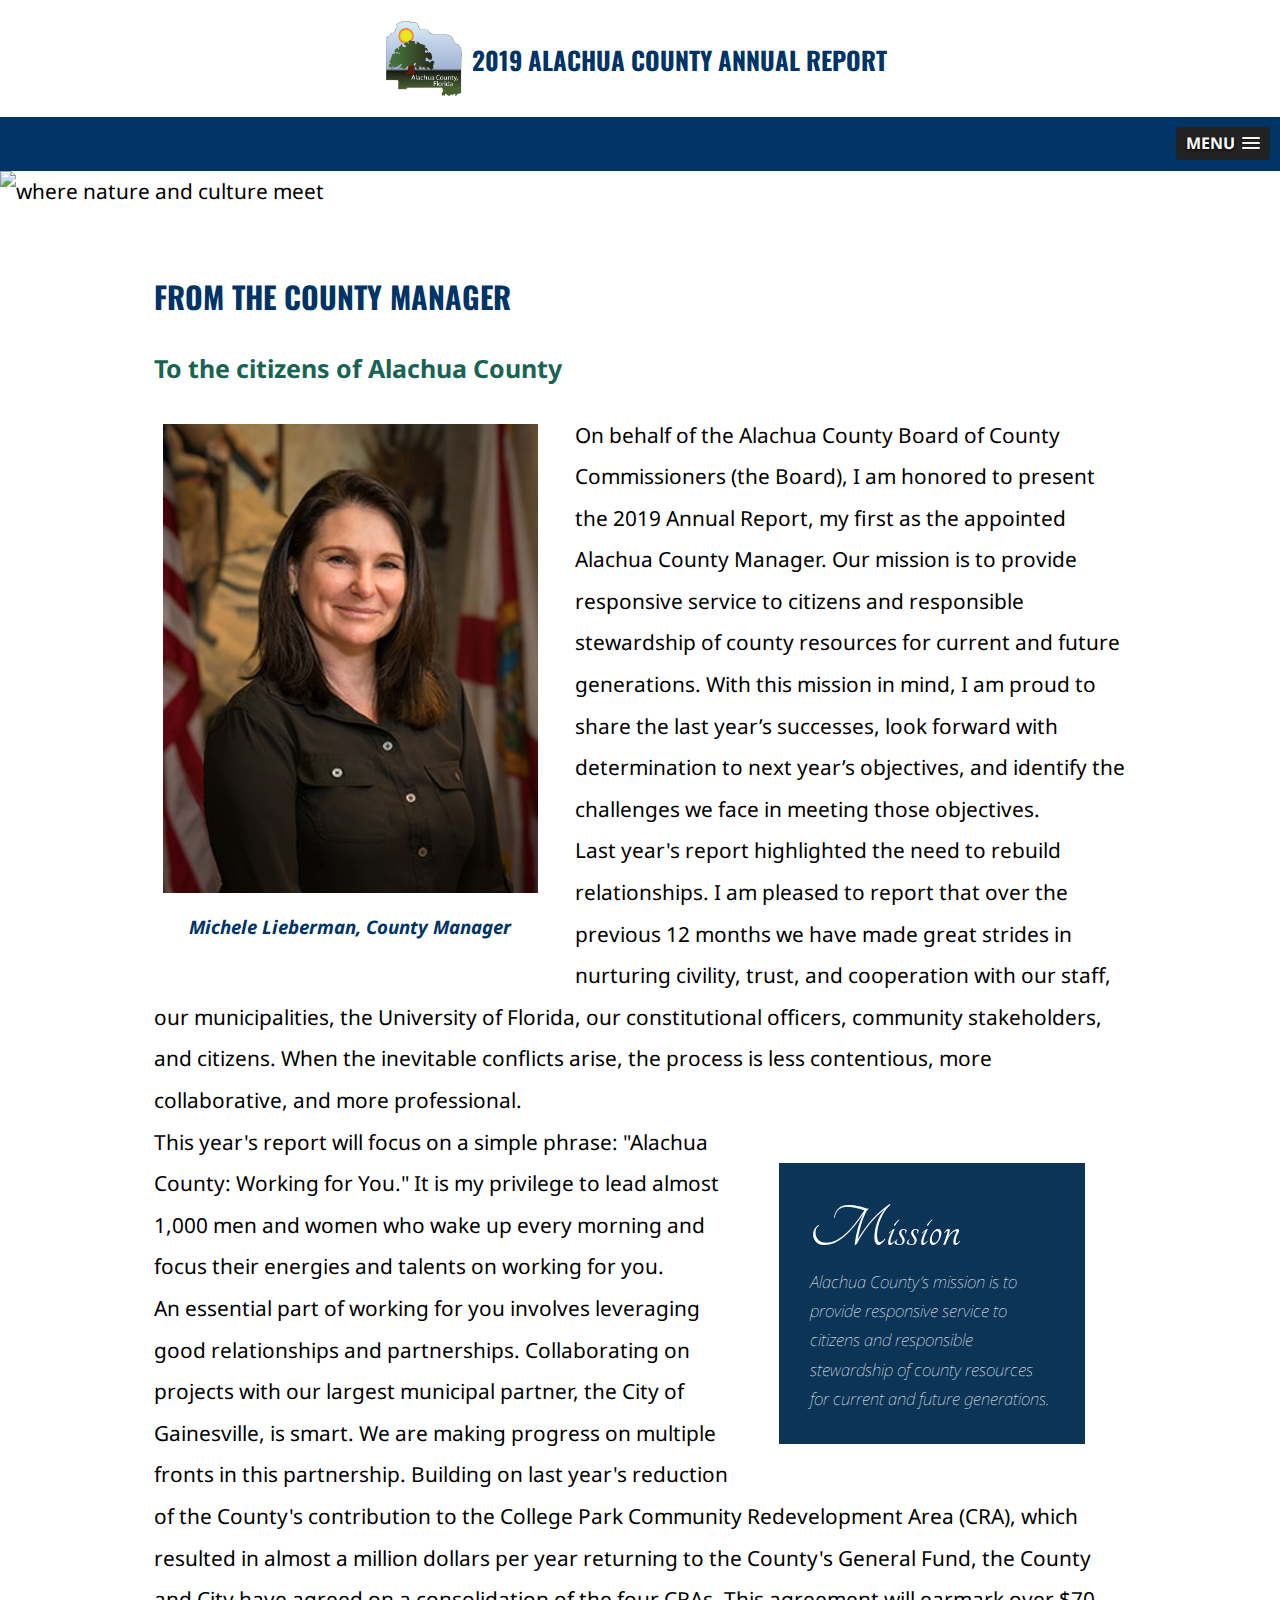
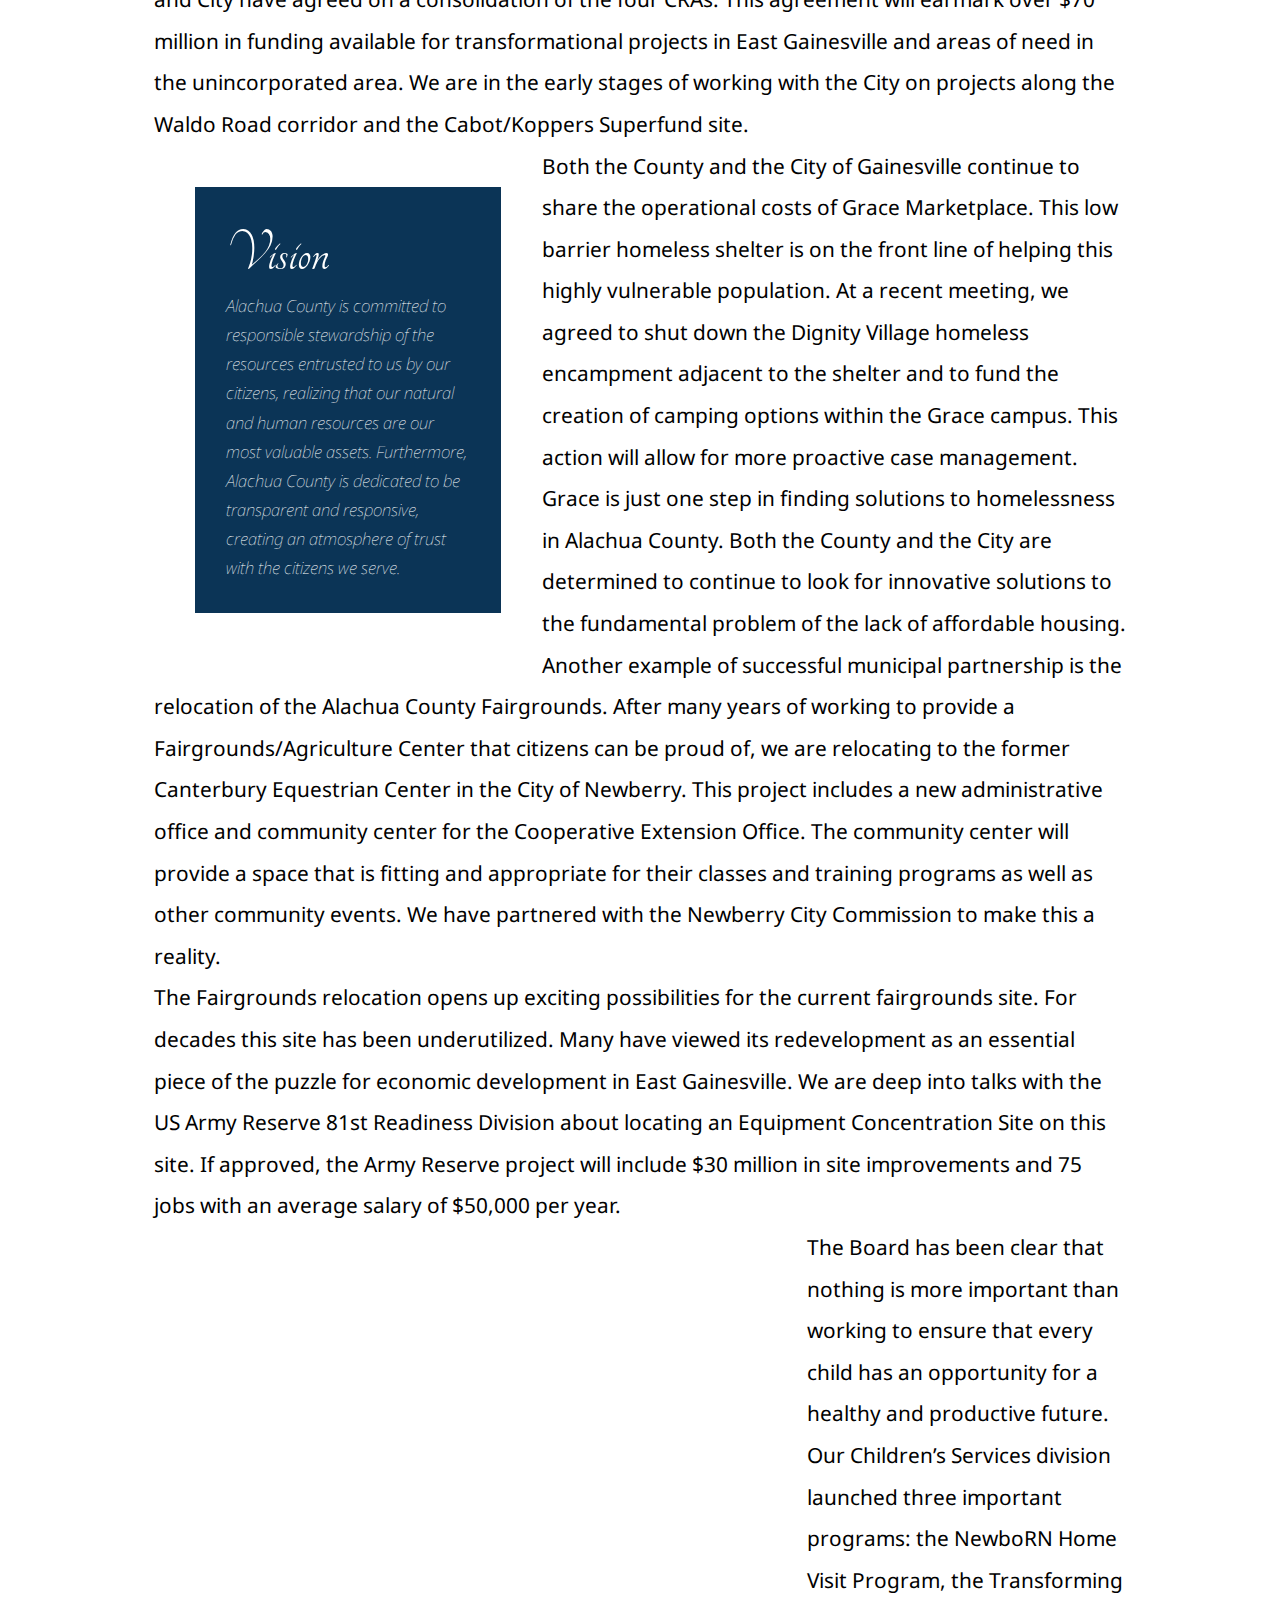
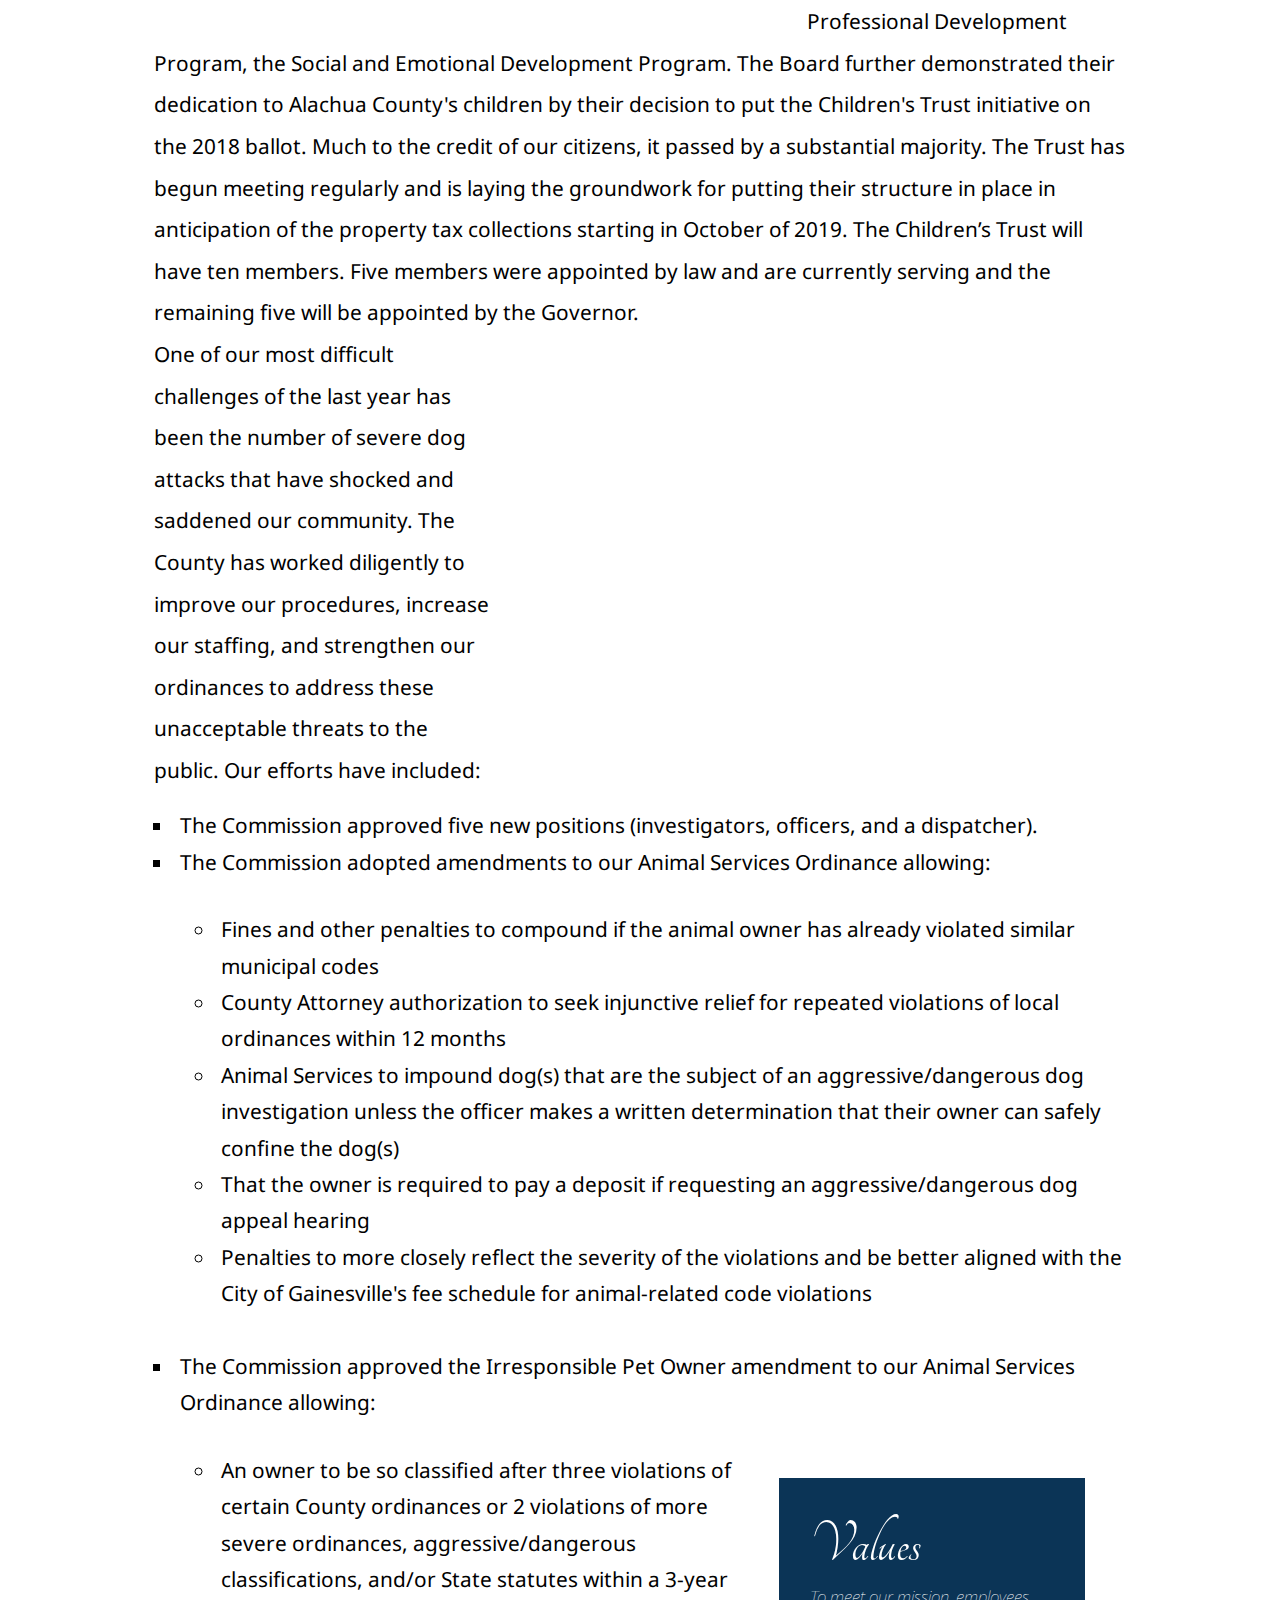
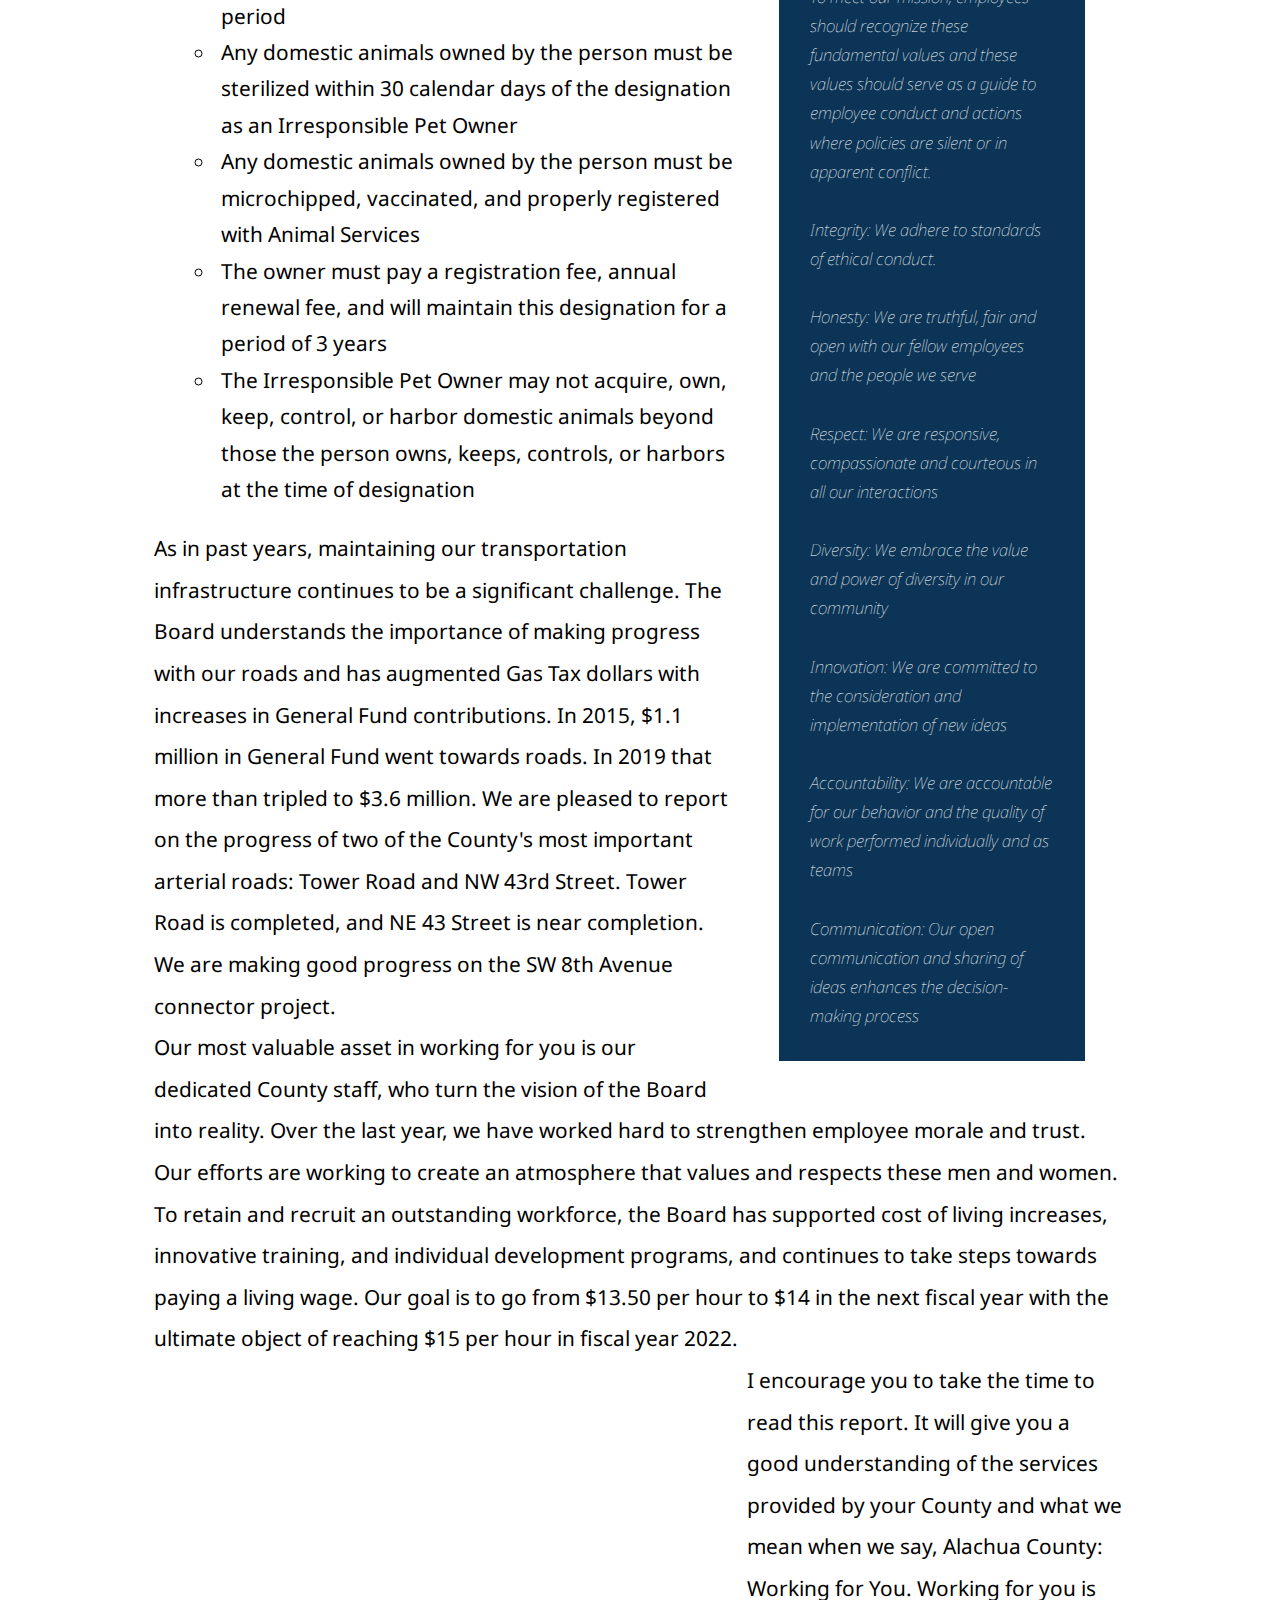
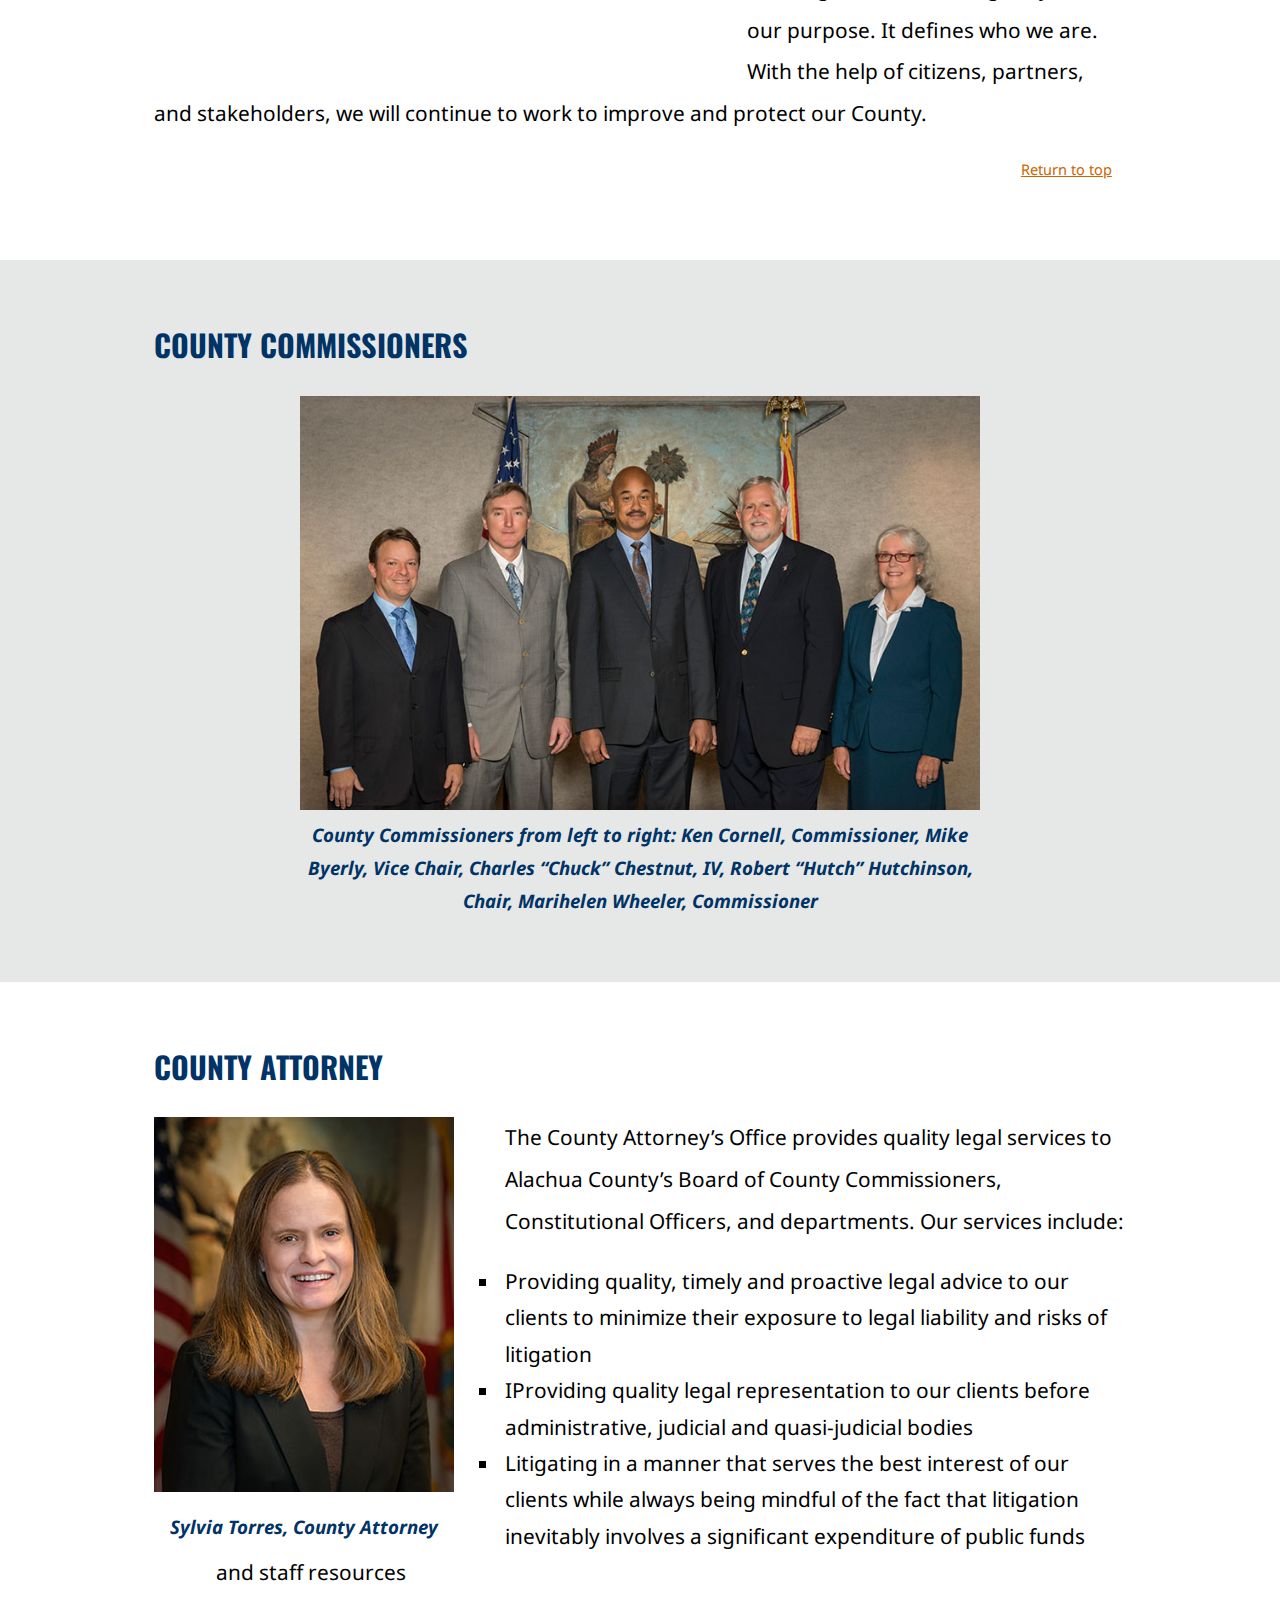
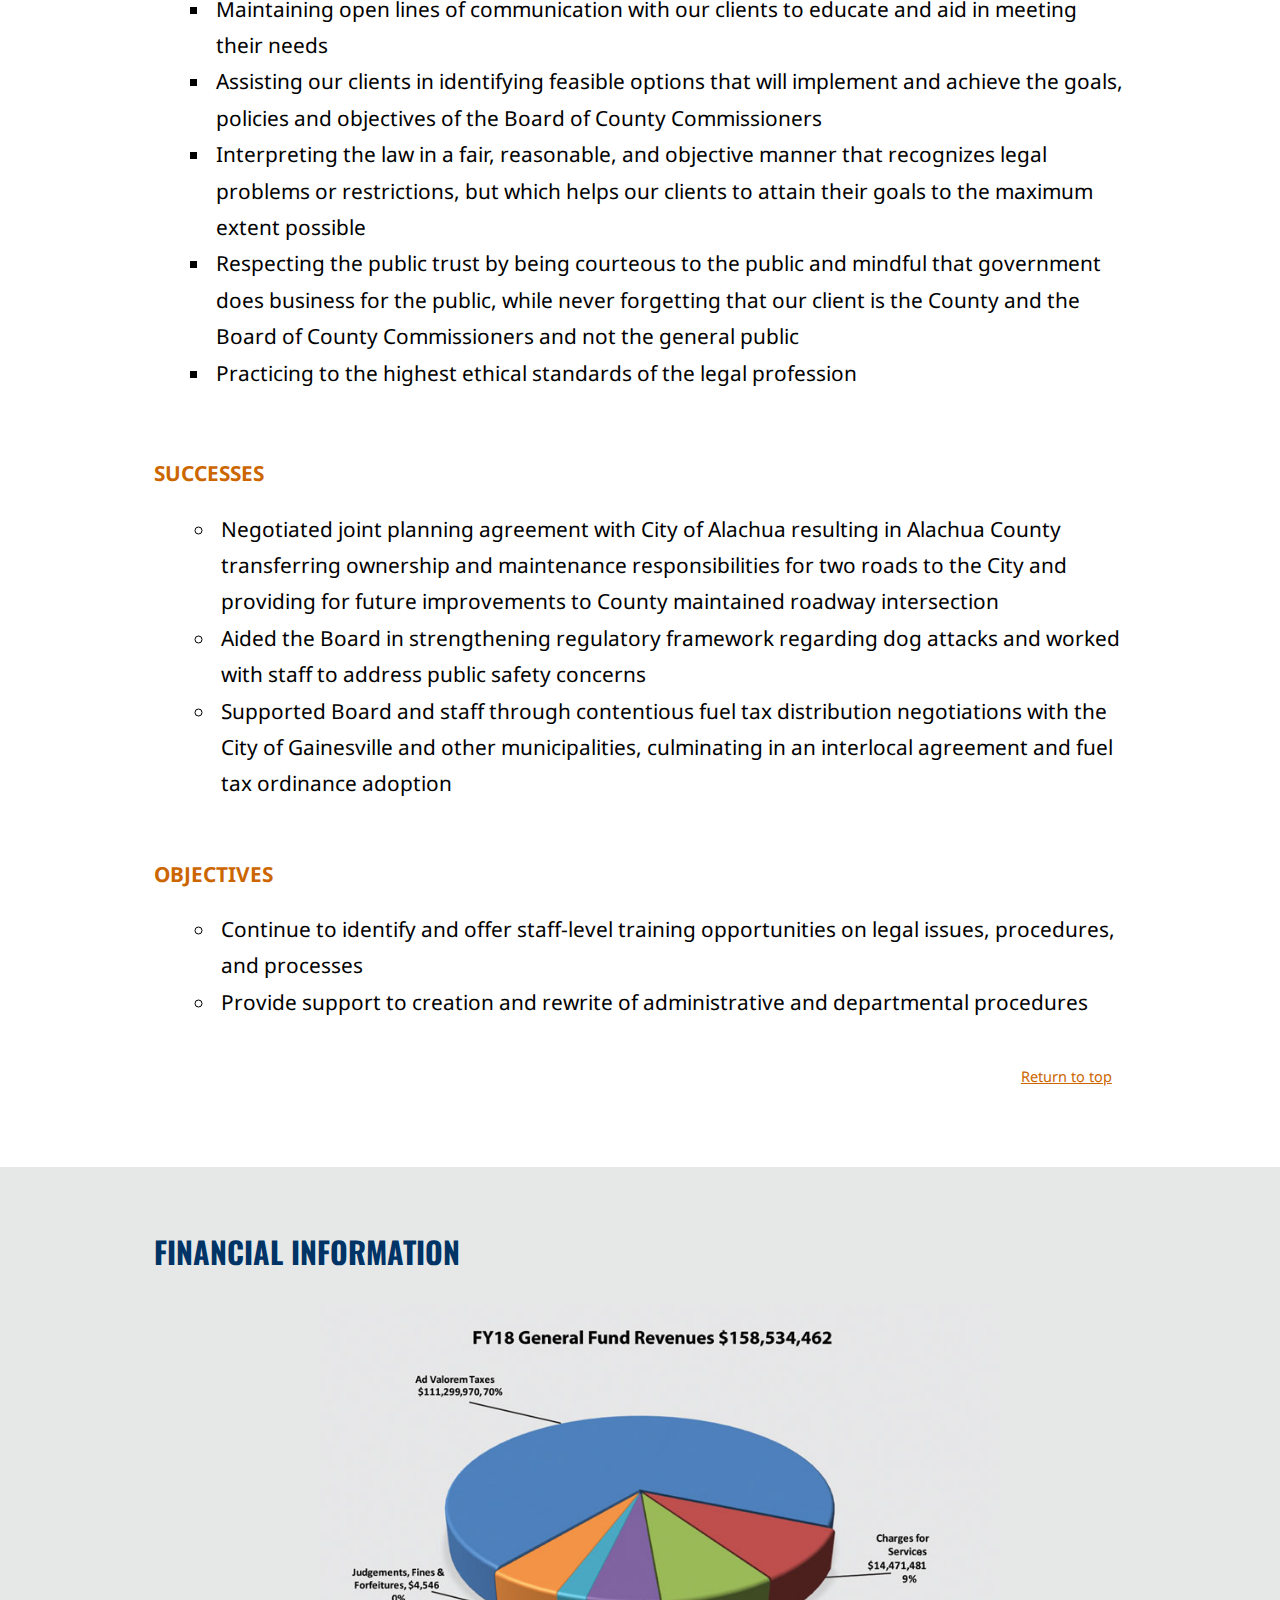
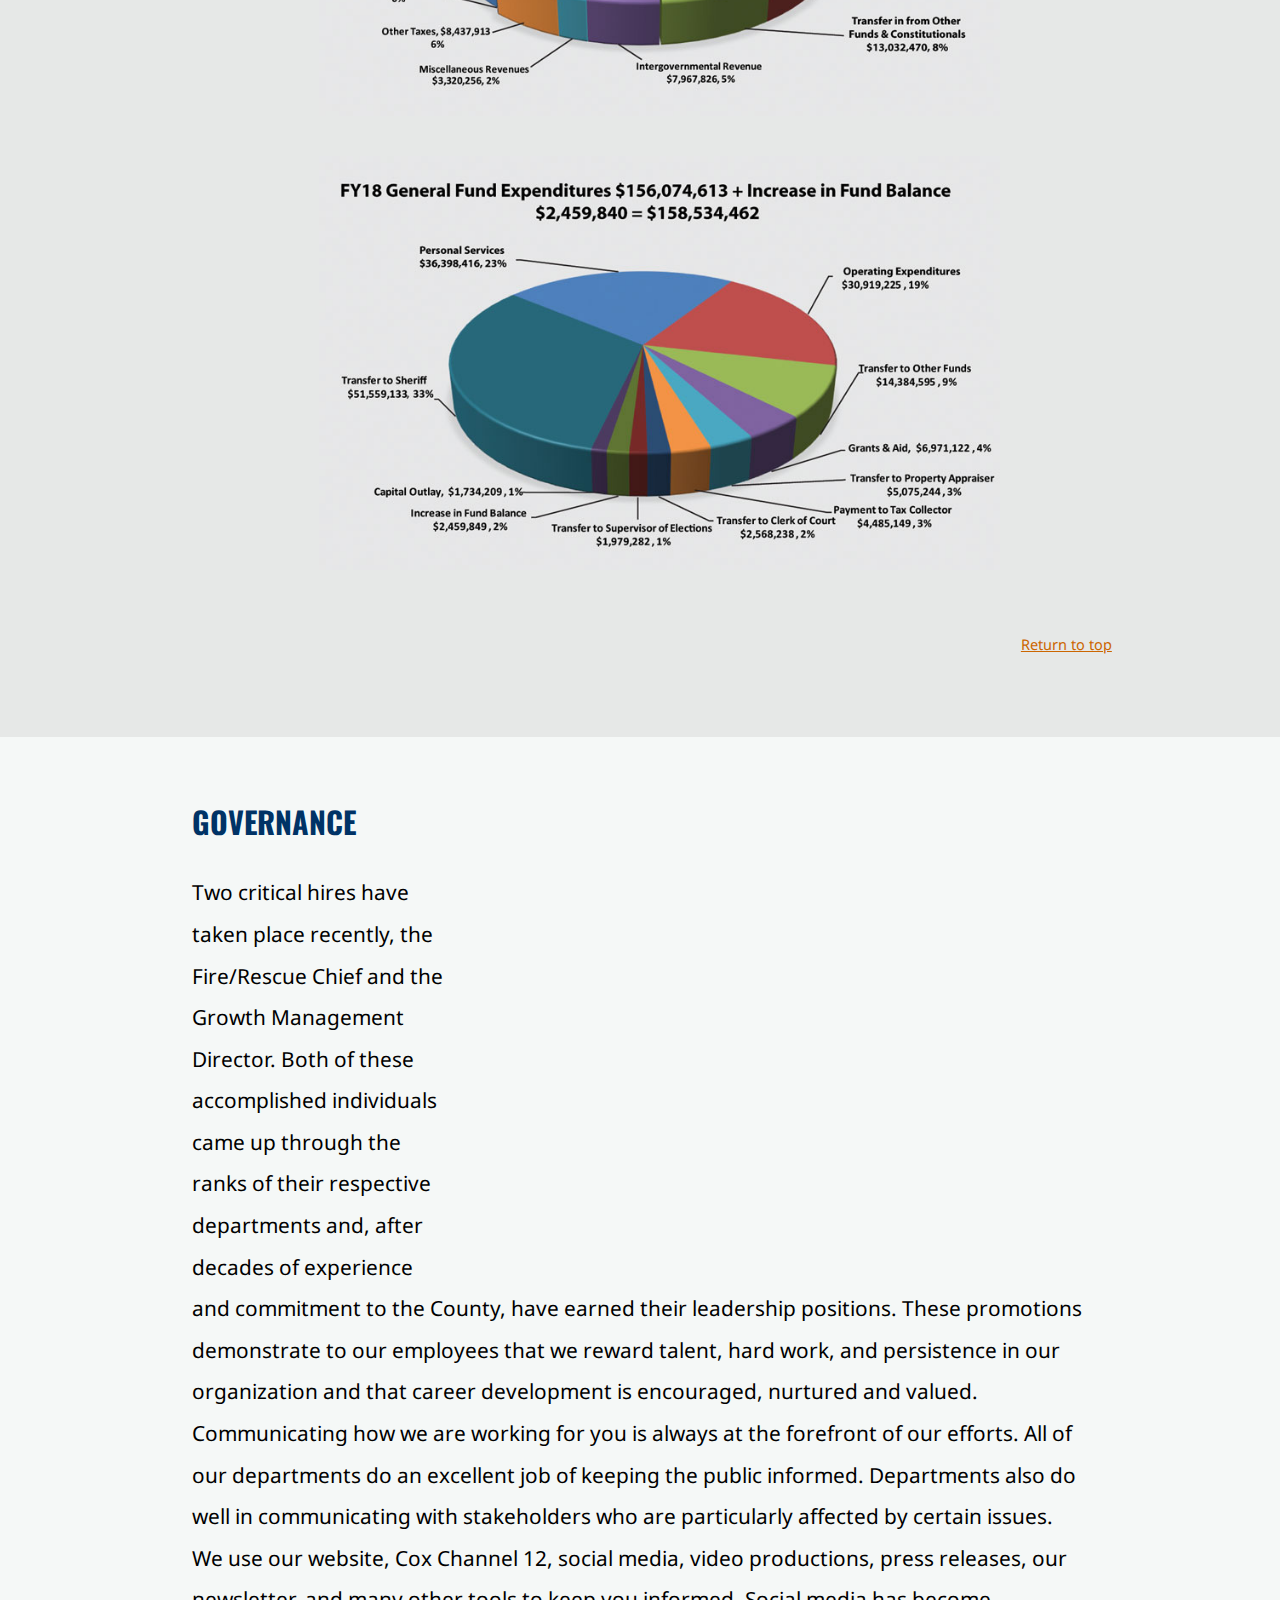
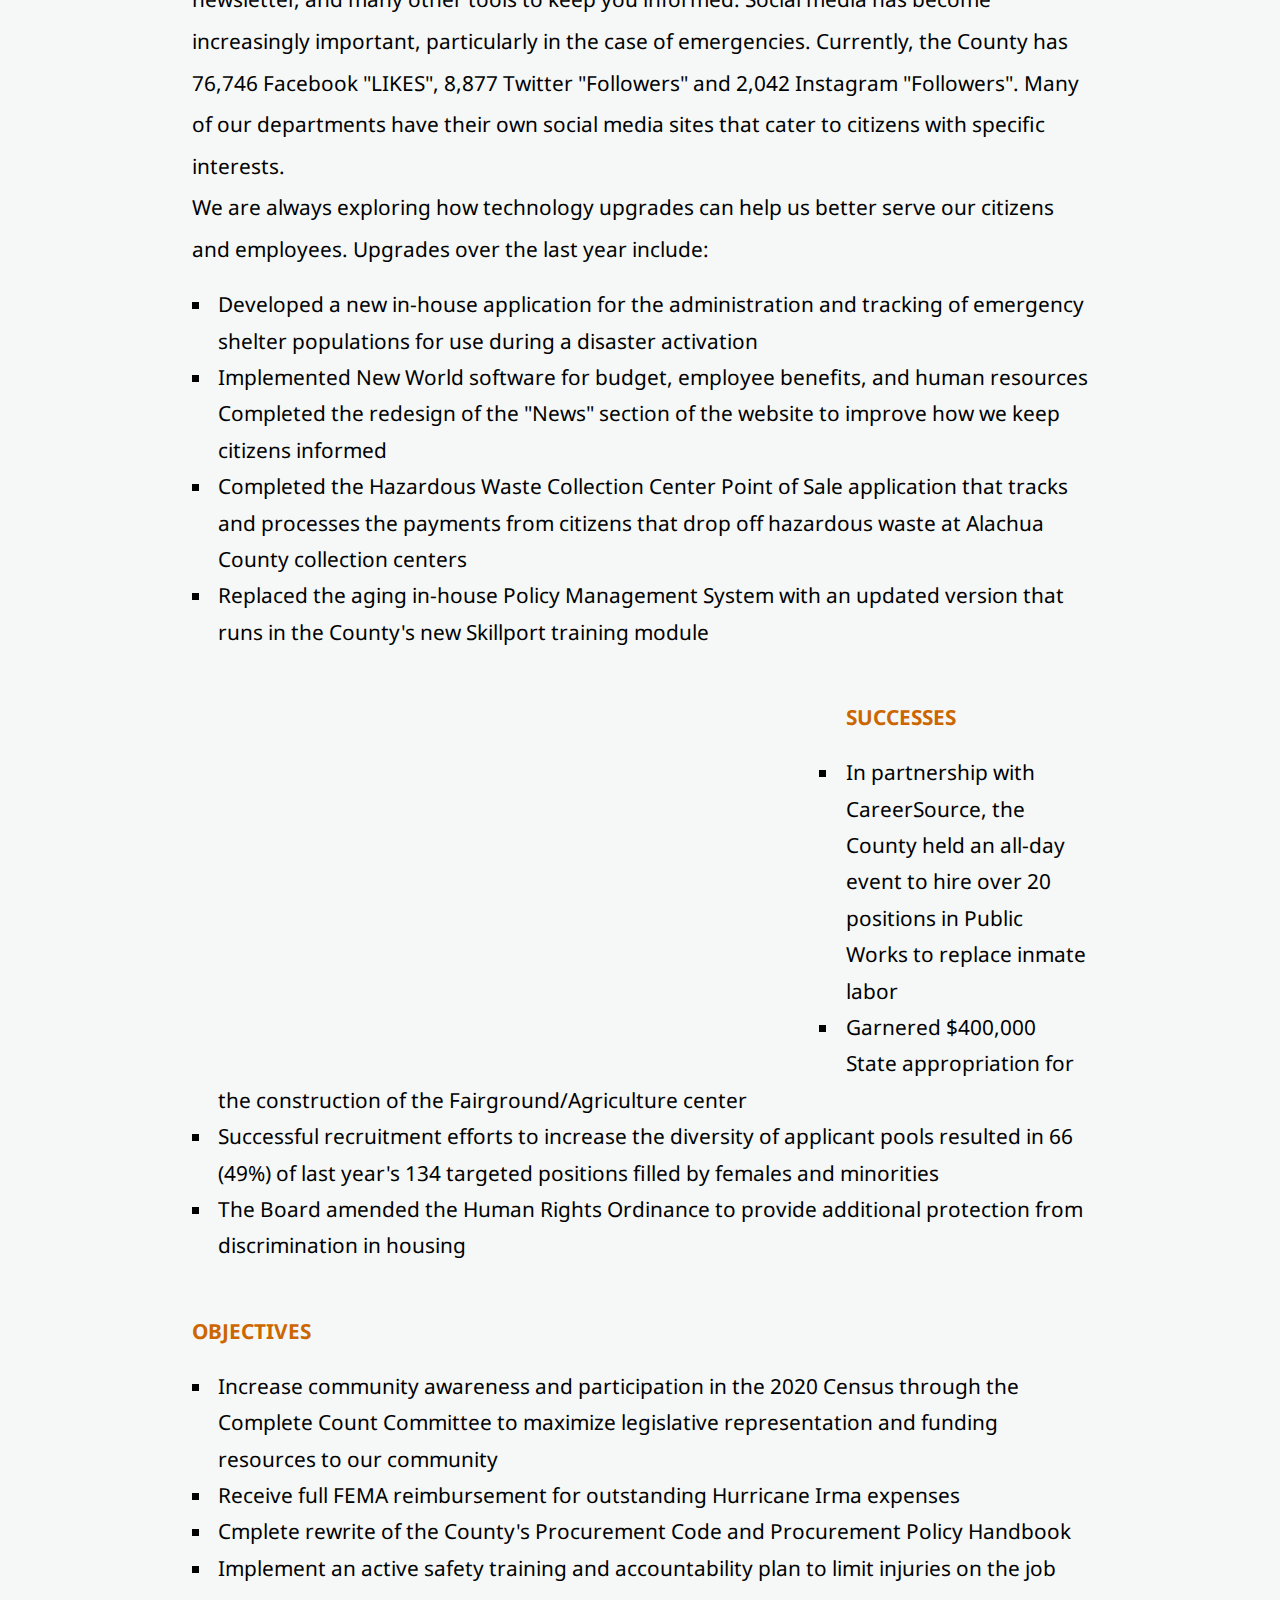
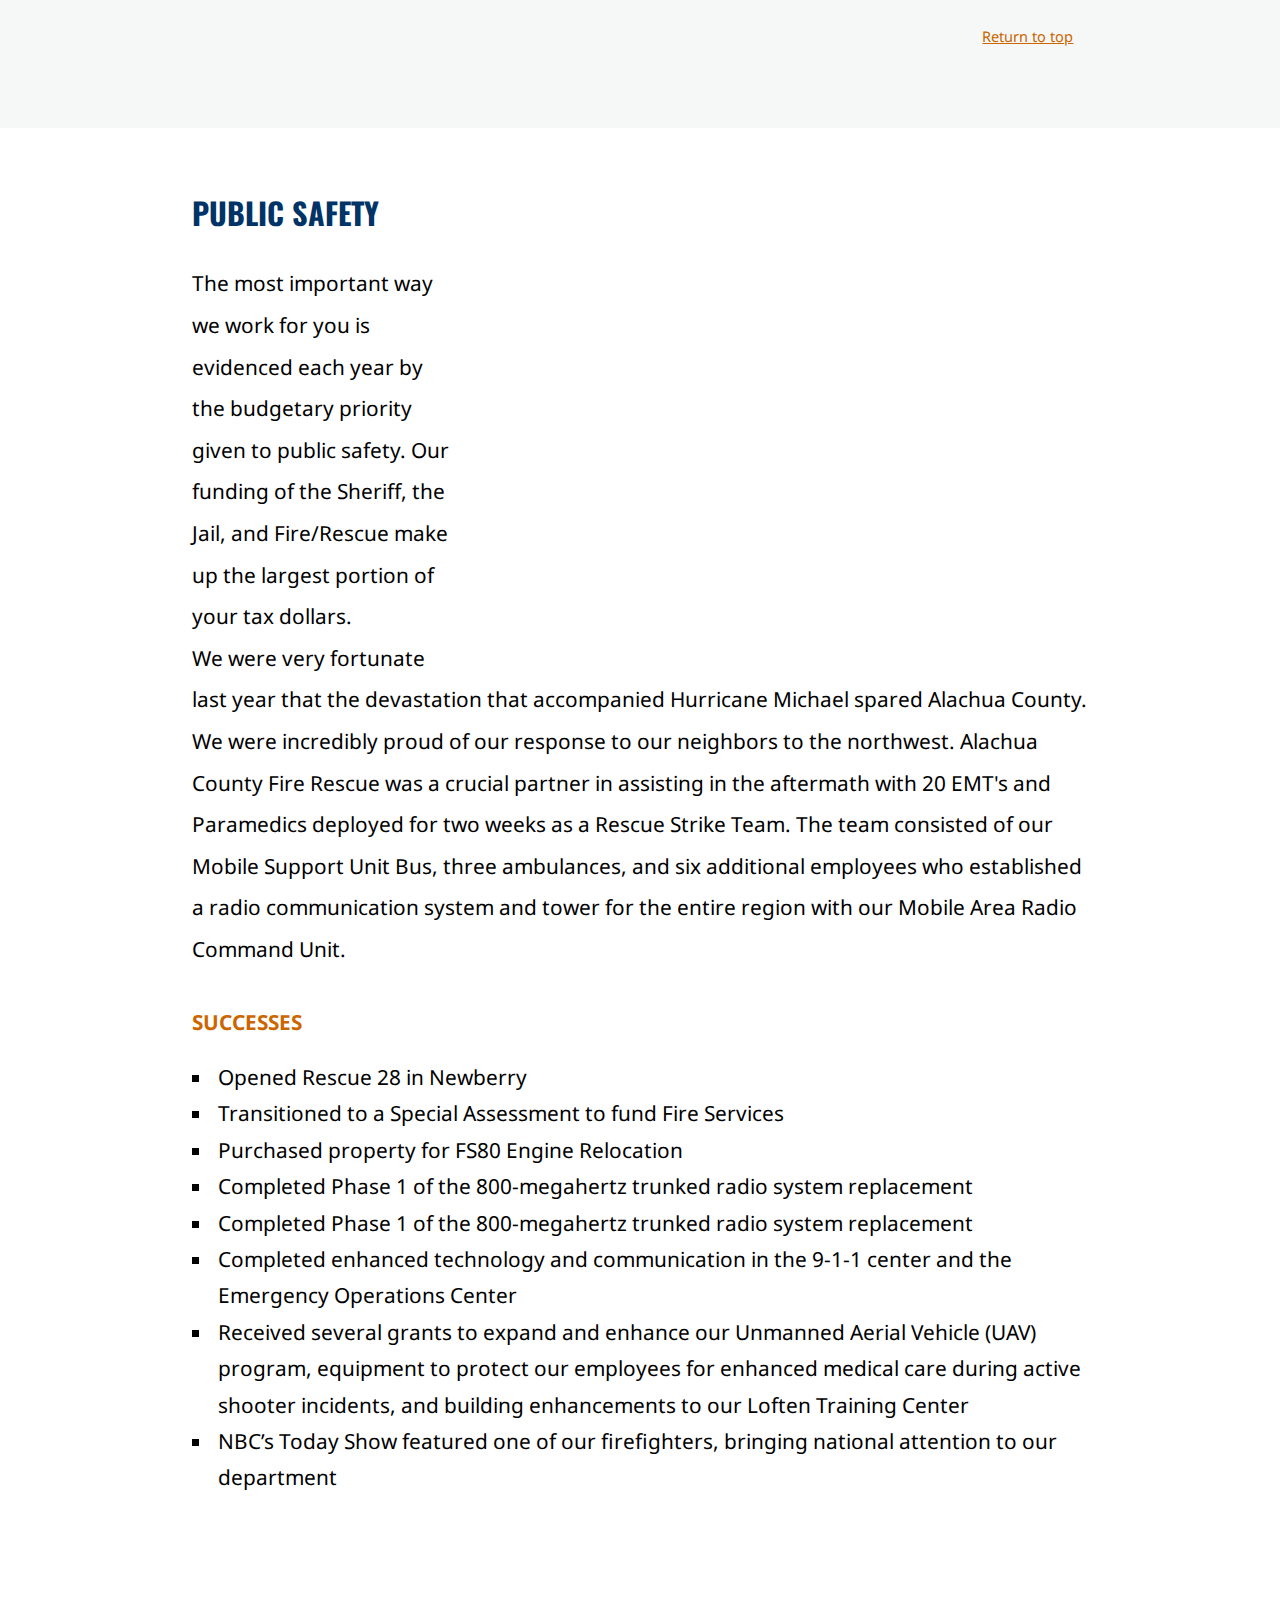
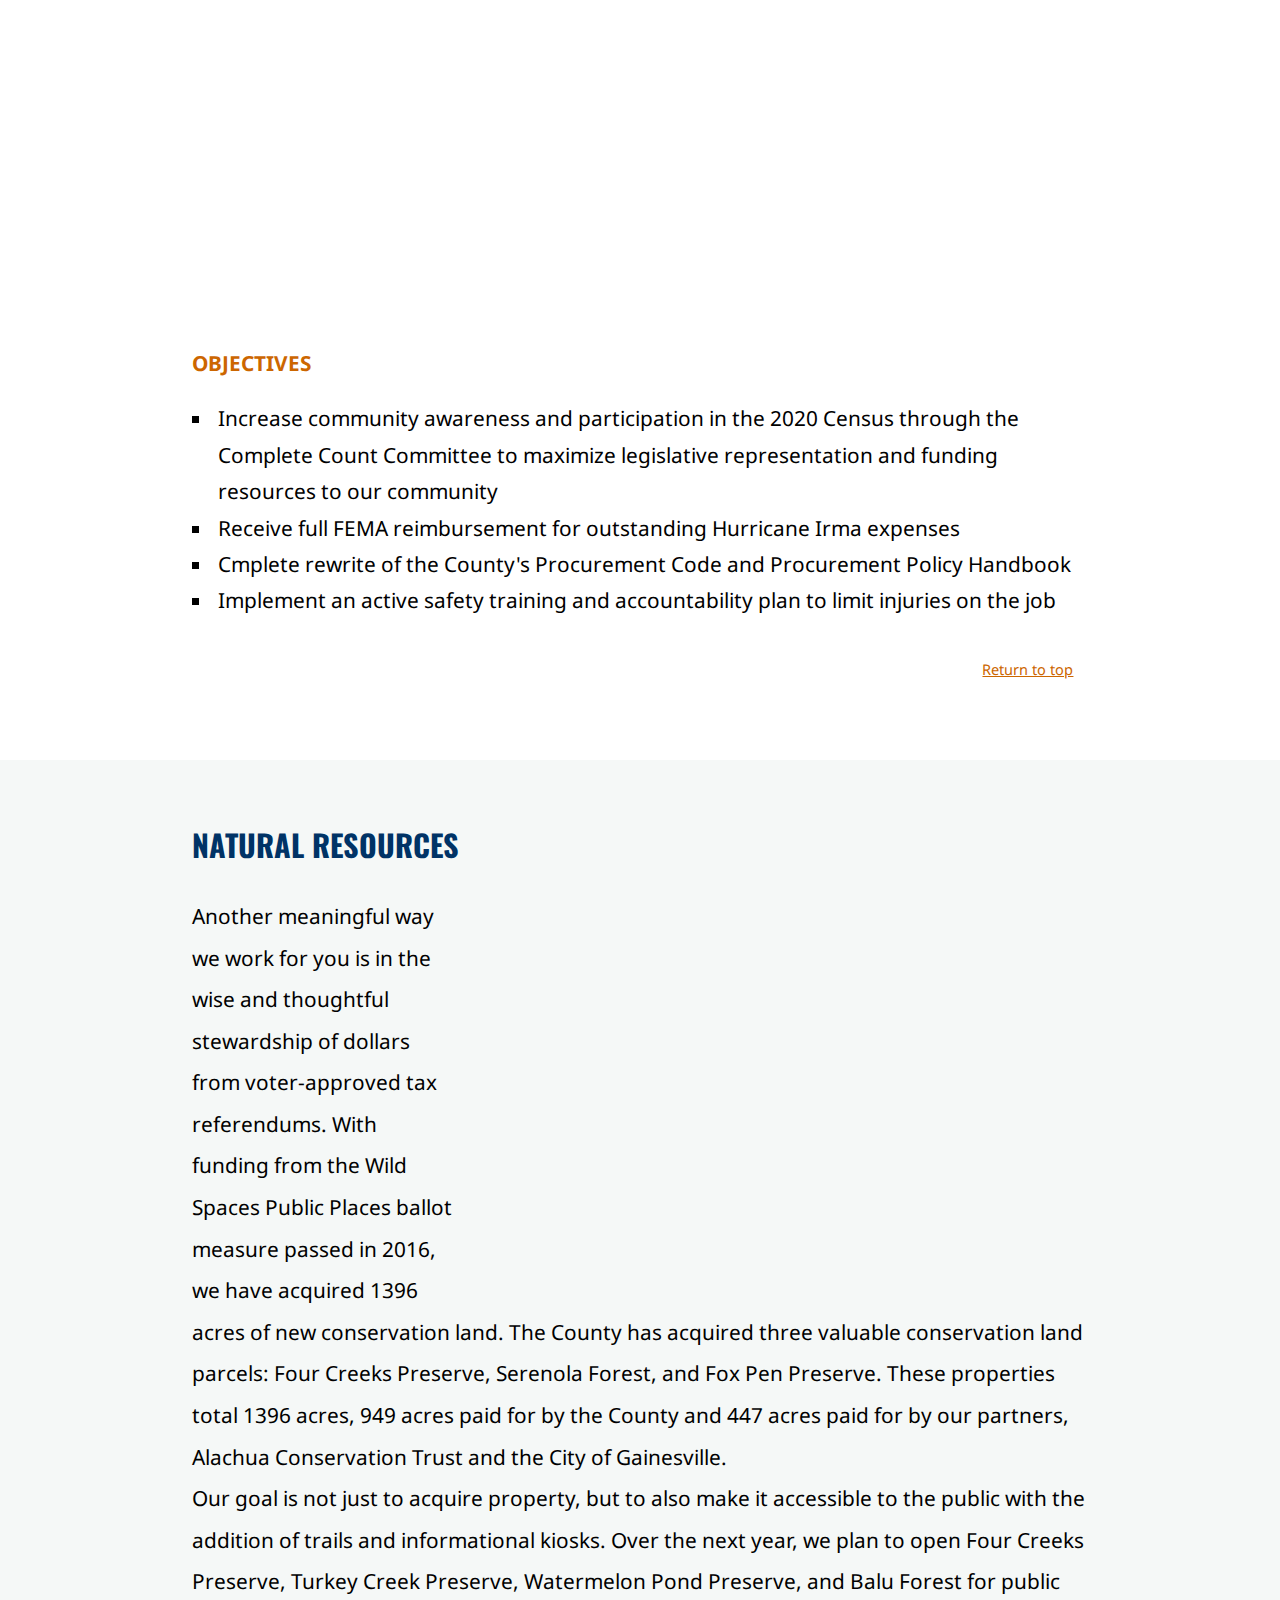
==== commit c301491b: "Update index-2019.html" ====
--- a/index-2019.html
+++ b/index-2019.html
@@ -62,7 +62,7 @@
     </ul>
     </nav>
     
- <img id="hero" src="images/2019_annual_report_copy.jpg" alt="where nature and culture meet">
+ <img id="hero" src="images/hero_2019.jpg" alt="where nature and culture meet">
     
 <main>
 
@@ -85,12 +85,12 @@
        <p>Both the County and the City of Gainesville continue to share the operational costs of Grace Marketplace. This low barrier homeless shelter is on the front line of helping this highly vulnerable population. At a recent meeting, we agreed to shut down the Dignity Village homeless encampment adjacent to the shelter and to fund the creation of camping options within the Grace campus. This action will allow for more proactive case management. Grace is just one step in finding solutions to homelessness in Alachua County. Both the County and the City are determined to continue to look for innovative solutions to the fundamental problem of the lack of affordable housing.</p>
        <p>Another example of successful municipal partnership is the relocation of the Alachua County Fairgrounds. After many years of working to provide a Fairgrounds/Agriculture Center that citizens can be proud of, we are relocating to the former Canterbury Equestrian Center in the City of Newberry. This project includes a new administrative office and community center for the Cooperative Extension Office. The community center will provide a space that is fitting and appropriate for their classes and training programs as well as other community events. We have partnered with the Newberry City Commission to make this a reality.</p>
        <p>The Fairgrounds relocation opens up exciting possibilities for the current fairgrounds site. For decades this site has been underutilized. Many have viewed its redevelopment as an essential piece of the puzzle for economic development in East Gainesville. We are deep into talks with the US Army Reserve 81st Readiness Division about locating an Equipment Concentration Site on this site. If approved, the Army Reserve project will include $30 million in site improvements and 75 jobs with an average salary of $50,000 per year.</p>
-       <iframe id="newborn" width="560" height="316" src="https://www.youtube.com/embed/WKKhVP-i3yE?rel=0&autoplay=1&mute=1" frameborder="0" allow="accelerometer; autoplay; encrypted-media; gyroscope; picture-in-picture" allowfullscreen>
+       <iframe id="newborn" width="560" height="316" src="https://www.youtube.com/embed/WKKhVP-i3yE" frameborder="0" allow="accelerometer; autoplay; encrypted-media; gyroscope; picture-in-picture" allowfullscreen>
        <!-- ?autoplay=1-->
        </iframe>
        <p>The Board has been clear that nothing is more important than working to ensure that every child has an opportunity for a healthy and productive future. Our Children’s Services division launched three important programs: the NewboRN Home Visit Program, the Transforming Professional Development Program, the Social and Emotional Development Program. The Board further demonstrated their dedication to Alachua County's children by their decision to put the Children's Trust initiative on the 2018 ballot. Much to the credit of our citizens, it passed by a substantial majority. The Trust has begun meeting regularly and is laying the groundwork for putting their structure in place in anticipation of the property tax collections starting in October of 2019. The Children’s Trust will have ten members. Five members were appointed by law and are currently serving and the remaining five will be appointed by the Governor.</p>
        
-       <iframe id="child" width="560" height="316" src="https://www.youtube.com/embed/5y9BCJnMELc?rel=0&autoplay=1&mute=1" frameborder="0" allow="accelerometer; autoplay; encrypted-media; gyroscope; picture-in-picture" allowfull&mute=1screen> </iframe> <!-- ?autoplay=1-->
+       <iframe id="child" width="560" height="316" src="https://www.youtube.com/embed/5y9BCJnMELc" frameborder="0" allow="accelerometer; autoplay; encrypted-media; gyroscope; picture-in-picture" allowfull&mute=1screen> </iframe> <!-- ?autoplay=1-->
        <p>One of our most difficult challenges of the last year has been the number of severe dog attacks that have shocked and saddened our community. The County has worked diligently to improve our procedures, increase our staffing, and strengthen our ordinances to address these unacceptable threats to the public. Our efforts have included:</p>
        
        <ul class="square">
@@ -131,7 +131,7 @@
             
            <p>Our most valuable asset in working for you is our dedicated County staff, who turn the vision of the Board into reality. Over the last year, we have worked hard to strengthen employee morale and trust. Our efforts are working to create an atmosphere that values and respects these men and women. To retain and recruit an outstanding workforce, the Board has supported cost of living increases, innovative training, and individual development programs, and continues to take steps towards paying a living wage. Our goal is to go from $13.50 per hour to $14 in the next fiscal year with the ultimate object of reaching $15 per hour in fiscal year 2022.</p>
            
-            <iframe id="newborn_02" width="500" height="250" src="https://www.youtube.com/embed/rzISq1dK_WY?rel=0&autoplay=1&mute=1" frameborder="0" allow="accelerometer; autoplay; encrypted-media; gyroscope; picture-in-picture" allowfullscreen>
+            <iframe id="newborn_02" width="500" height="250" src="https://www.youtube.com/embed/rzISq1dK_WY" frameborder="0" allow="accelerometer; autoplay; encrypted-media; gyroscope; picture-in-picture" allowfullscreen>
        </iframe>
        <p>I encourage you to take the time to read this report. It will give you a good understanding of the services provided by your County and what we mean when we say, Alachua County: Working for You. Working for you is our purpose. It defines who we are. With the help of citizens, partners, and stakeholders, we will continue to work to improve and protect our County.</p>
        
@@ -198,7 +198,7 @@
 <!-- goveranace section-->
      <section id="governance">
     <h3>governance</h3>
-    <iframe id="working" width="560" height="316" src="https://www.youtube.com/embed/3a3i_i5zftY?rel=0&autoplay=1&mute=1" frameborder="0" allow="accelerometer; autoplay; encrypted-media; gyroscope; picture-in-picture" allowfullscreen></iframe> <!-- ?autoplay=1-->
+    <iframe id="working" width="560" height="316" src="https://www.youtube.com/embed/3a3i_i5zftY" frameborder="0" allow="accelerometer; autoplay; encrypted-media; gyroscope; picture-in-picture" allowfullscreen></iframe> <!-- ?autoplay=1-->
     <p>
     Two critical hires have taken place recently, the Fire/Rescue Chief and the Growth Management Director. Both of these accomplished individuals came up through the ranks of their respective departments and, after decades of experience and commitment to the County, have earned their leadership positions. These promotions demonstrate to our employees that we reward talent, hard work, and persistence in our organization and that career development is encouraged, nurtured and valued.</p> 
      
@@ -213,7 +213,7 @@
         <li>Replaced the aging in-house Policy Management System with an updated version that runs in the County's new Skillport training module</li>
     </ul>
     
-    <iframe id="career" width="560" height="316" src="https://www.youtube.com/embed/3nDmpjcrJVs?rel=0&autoplay=1&mute=1" frameborder="0" allow="accelerometer; autoplay; encrypted-media; gyroscope; picture-in-picture" allowfullscreen></iframe>
+    <iframe id="career" width="560" height="316" src="https://www.youtube.com/embed/3nDmpjcrJVs" frameborder="0" allow="accelerometer; autoplay; encrypted-media; gyroscope; picture-in-picture" allowfullscreen></iframe>
     <h5>SUCCESSES</h5>
     <ul class="square">
     <li>In partnership with CareerSource, the County held an all-day event to hire over 20 positions in Public Works to replace inmate labor</li>
@@ -235,7 +235,7 @@
   <!-- public safety section-->   
      <section id="public_safety">
     <h3>public safety</h3>
-     <iframe id="response" width="560" height="316" src="https://www.youtube.com/embed/LEKh-JlcHjs?rel=0&autoplay=1&mute=1" frameborder="0" allow="accelerometer; autoplay; encrypted-media; gyroscope; picture-in-picture" allowfullscreen></iframe>
+     <iframe id="response" width="560" height="316" src="https://www.youtube.com/embed/LEKh-JlcHjs" frameborder="0" allow="accelerometer; autoplay; encrypted-media; gyroscope; picture-in-picture" allowfullscreen></iframe>
     <p>
         The most important way we work for you is evidenced each year by the budgetary priority given to public safety. Our funding of the Sheriff, the Jail, and Fire/Rescue make up the largest portion of your tax dollars.</p>
     <p>
@@ -256,7 +256,7 @@
         <li>NBC’s Today Show featured one of our firefighters, bringing national attention to our department</li>
        </ul>
 
-            <p><iframe id="today" width="500" height="387" src="https://www.today.com/today/embedded-video/mmvo56889925794" scrolling="no" frameborder="0" allowfullscreen></iframe></p>
+            <p><iframe id="today" width="500" height="387" src="https://www.today.com/today/embedded-video/mmvo56889925794?autoplay=0" scrolling="no" frameborder="0" allowfullscreen></iframe></p>
 
     <h5>OBJECTIVES</h5>
     <ul class="square">
@@ -273,13 +273,13 @@
  <!-- natural resources section-->    
     <section id="natural">
     <h3>NATURAL RESOURCES</h3>
-   <iframe id="four" width="560" height="315" src="https://www.youtube.com/embed/00nof2xW8U4?rel=0&autoplay=1&mute=1" frameborder="0" allow="accelerometer; autoplay; encrypted-media; gyroscope; picture-in-picture" allowfullscreen></iframe> <!-- ?autoplay=1-->
+   <iframe id="four" width="560" height="315" src="https://www.youtube.com/embed/00nof2xW8U4" frameborder="0" allow="accelerometer; autoplay; encrypted-media; gyroscope; picture-in-picture" allowfullscreen></iframe> <!-- ?autoplay=1-->
     <p>
     Another meaningful way we work for you is in the wise and thoughtful stewardship of dollars from voter-approved tax referendums.  With funding from the Wild Spaces Public Places ballot measure passed in 2016, we have acquired 1396 acres of new conservation land.  The County has acquired three valuable conservation land parcels:  Four Creeks Preserve, Serenola Forest, and Fox Pen Preserve.   These properties total 1396 acres, 949 acres paid for by the County and 447 acres paid for by our partners, Alachua Conservation Trust and the City of Gainesville. </p>
 
     <p>Our goal is not just to acquire property, but to also make it accessible to the public with the addition of trails and informational kiosks. Over the next year, we plan to open Four Creeks Preserve, Turkey Creek Preserve, Watermelon Pond Preserve, and Balu Forest for public enjoyment.</p> 
     
-    <iframe id="sugar" width="560" height="315" src="https://www.youtube.com/embed/8k314UbQ8IA?rel=0&autoplay=1&mute=1" frameborder="0" allow="accelerometer; autoplay; encrypted-media; gyroscope; picture-in-picture" allowfullscreen></iframe> <!-- ?autoplay=1-->
+    <iframe id="sugar" width="560" height="315" src="https://www.youtube.com/embed/8k314UbQ8IA" frameborder="0" allow="accelerometer; autoplay; encrypted-media; gyroscope; picture-in-picture" allowfullscreen></iframe> <!-- ?autoplay=1-->
     <h5>SUCCESSES</h5>
     <ul class="square">
     <li>Received $27,000 in funding from the Florida Fish and Wildlife Conservation Commission for invasive plant management on Sweetwater Preserve</li>
@@ -301,7 +301,7 @@
 <!-- sustainable stewardship section-->
    <section id="sustain">
     <h3>Sustainable Stewardship</h3>
-   <iframe id="irrigation" width="560" height="315" src="https://www.youtube.com/embed/TkZqNQ9pBBQ?rel=0&autoplay=1&mute=1" frameborder="0" allow="accelerometer; autoplay; encrypted-media; gyroscope; picture-in-picture" allowfullscreen></iframe> <!-- ?autoplay=1-->
+   <iframe id="irrigation" width="560" height="315" src="https://www.youtube.com/embed/TkZqNQ9pBBQ" frameborder="0" allow="accelerometer; autoplay; encrypted-media; gyroscope; picture-in-picture" allowfullscreen></iframe> <!-- ?autoplay=1-->
     <p>
     When it comes to protecting people and our environment, lines on a map don't matter. Counties are responsible for the protection of our water, air, and most importantly, our citizens: municipal residents and unincorporated residents alike.  While this can be contentious at times, the Board has shown strong leadership in this effort. This leadership is all the more important as we witness diminishing state and federal environmental protection efforts in recent years.  It is the County's responsibility to fulfill our state-mandated obligations to reduce nitrogen and phosphorus levels into local springs, creeks, lakes, and rivers and resolve conflicts between private interests and the public good.</p>
 
@@ -315,7 +315,7 @@
         <li>Completing stormwater treatment retrofit projects to demonstrate the effectiveness of low impact design practices</li>
     </ul>
     
-    <iframe id="turf" width="560" height="315" src="https://www.youtube.com/embed/jMBf9l-T344?rel=0&autoplay=1&mute=1" frameborder="0" allow="accelerometer; autoplay; encrypted-media; gyroscope; picture-in-picture" allowfullscreen></iframe> <!-- ?autoplay=1-->
+    <iframe id="turf" width="560" height="315" src="https://www.youtube.com/embed/jMBf9l-T344" frameborder="0" allow="accelerometer; autoplay; encrypted-media; gyroscope; picture-in-picture" allowfullscreen></iframe> <!-- ?autoplay=1-->
     <h5>SUCCESSES</h5>
     <ul class="square">
     <li>Broke ground on the Eco-Industrial Park located next to the Leveda Brown Environmental Park</li>
@@ -332,7 +332,7 @@
         <li>Increased the load capacity on the long-haul trailer operation at the Leveda Brown Environmental Park resulting in fewer trips to the landfill </li>
         <li>Installed updated equipment to help sort the recyclables delivered to the Materials Recovery Center</li>
        </ul>
-<iframe id="recycle" width="560" height="316" src="https://www.youtube.com/embed/qQH10GcTPv8?rel=0&autoplay=1&mute=1" frameborder="0" allow="accelerometer; autoplay; encrypted-media; gyroscope; picture-in-picture" allowfullscreen></iframe> <!-- ?autoplay=1-->
+<iframe id="recycle" width="560" height="316" src="https://www.youtube.com/embed/qQH10GcTPv8" frameborder="0" allow="accelerometer; autoplay; encrypted-media; gyroscope; picture-in-picture" allowfullscreen></iframe> <!-- ?autoplay=1-->
     <h5>OBJECTIVES</h5>
     <ul class="square">
     <li>Implement a ban on single-use plastic bags and Styrofoam and begin enforcement of the ordinance</li>
@@ -348,14 +348,14 @@
     <!-- infrastructure section-->
    <section id="infra">
     <h3>infrastructure/capital improvements</h3>
-   <iframe id="nw43rd" width="560" height="315" src="https://www.youtube.com/embed/mnj91qmHzQw?rel=0&autoplay=1&mute=1" frameborder="0" allow="accelerometer; autoplay; encrypted-media; gyroscope; picture-in-picture" allowfullscreen></iframe> <!-- ?autoplay=1-->
+   <iframe id="nw43rd" width="560" height="315" src="https://www.youtube.com/embed/mnj91qmHzQw" frameborder="0" allow="accelerometer; autoplay; encrypted-media; gyroscope; picture-in-picture" allowfullscreen></iframe> <!-- ?autoplay=1-->
     <p>
     As mentioned earlier in this report, the Board understands the importance of making progress on the maintenance of our roads.  Declining transportation infrastructure is not just an Alachua County issue; it is a nationwide challenge. While voters have approved tax initiatives for land conservation, healthcare, schools, public buildings, and parks, using an infrastructure sales tax for transportation has been voted down three times. We continue to work on the prioritized list of projects, but innovative strategies will be necessary if we are to catch up and stay current with repaving, maintenance, and repair projects</p>
 
     <p>For both the convenience and well-being of the public and our employees, our vertical infrastructure needs to be high functioning, convenient, and safe.   With the aging of County buildings such as the Wilson Building, and the Growth Management Building, maintenance and repair costs continue to skyrocket and are approaching at the point of diminishing return. The Commission has approved moving forward in a deliberate process to solve current, and future space needs problems. The most intriguing possibility is the construction of a new County Administration Building that would allow consolidation of downtown departments and a one-stop-shopping location for these county services.  We are exploring possible space-needs solutions that include our existing properties, collaboration with other governmental agencies, and partnering with the private sector. </p> 
     
     
-    <iframe id="towerrd" width="560" height="315" src="https://www.youtube.com/embed/6bP3rgveNb4?rel=0&autoplay=1&mute=1" frameborder="0" allow="accelerometer; autoplay; encrypted-media; gyroscope; picture-in-picture" allowfullscreen></iframe> <!-- ?autoplay=1-->
+    <iframe id="towerrd" width="560" height="315" src="https://www.youtube.com/embed/6bP3rgveNb4" frameborder="0" allow="accelerometer; autoplay; encrypted-media; gyroscope; picture-in-picture" allowfullscreen></iframe> <!-- ?autoplay=1-->
     <h5>SUCCESSES</h5>
     <ul class="square">
     <li>Completed Tower Road and NW 43rd Street resurfacing projects, NW 16th Ave Midblock Crossing, CR 231 Guardrail, and SW 8th Avenue Extension Phase I </li>
@@ -373,7 +373,7 @@
         <li>Successfully transitioned Janitorial services in 25 County buildings from contracted to in house services</li>
         <li>Completed over 18,000 work orders and maintained County buildings within budget</li>
        </ul>
-<iframe id="nw8th" width="560" height="315" src="https://www.youtube.com/embed/09768AWNj78?rel=0&autoplay=1&mute=1" frameborder="0" allow="accelerometer; autoplay; encrypted-media; gyroscope; picture-in-picture" allowfullscreen></iframe> <!-- ?autoplay=1-->
+<iframe id="nw8th" width="560" height="315" src="https://www.youtube.com/embed/09768AWNj78" frameborder="0" allow="accelerometer; autoplay; encrypted-media; gyroscope; picture-in-picture" allowfullscreen></iframe> <!-- ?autoplay=1-->
     <h5>OBJECTIVES</h5>
     
     <ul class="square">
@@ -404,7 +404,7 @@
     <!-- econominc opp section-->
      <section id="econo_opp">
     <h3>economic opportunities</h3>
-  <iframe id="visitgville" width="560" height="315" src="https://www.youtube.com/embed/PHIWcHzgNnE?rel=0&autoplay=1&mute=1" frameborder="0" allow="accelerometer; autoplay; encrypted-media; gyroscope; picture-in-picture" allowfullscreen></iframe> <!-- ?autoplay=1-->
+  <iframe id="visitgville" width="560" height="315" src="https://www.youtube.com/embed/PHIWcHzgNnE" frameborder="0" allow="accelerometer; autoplay; encrypted-media; gyroscope; picture-in-picture" allowfullscreen></iframe> <!-- ?autoplay=1-->
     <p>
    One of our best tools for stimulating economic growth is the Tourist Development Tax (TDT). Paid by visitors to the County, this year the tax raised over $5.5 million; the highest total in the history of the tax.  For decades this revenue has been used for capital projects such as the UF Performing Arts Center, Champions Park in Newberry, the Cade Museum, and many others.  It has been used to bring in sporting events and to support cultural and natural attractions and events. </p>
 
@@ -423,7 +423,7 @@
     <li>Over 500,000 residents and visitors participated in more than 2,500 arts, nature and culture programs funded through Tourist Development Taxes</li>
     </ul>
     
-<iframe id="eco_park" width="560" height="315" src="https://www.youtube.com/embed/CeuSJJlhmbw?rel=0&autoplay=1&mute=1" frameborder="0" allow="accelerometer; autoplay; encrypted-media; gyroscope; picture-in-picture" allowfullscreen></iframe> <!-- ?autoplay=1-->
+<iframe id="eco_park" width="560" height="315" src="https://www.youtube.com/embed/CeuSJJlhmbw" frameborder="0" allow="accelerometer; autoplay; encrypted-media; gyroscope; picture-in-picture" allowfullscreen></iframe> <!-- ?autoplay=1-->
     <h5>OBJECTIVES</h5>
     <ul class="square">
     <li>Implement a ban on single-use plastic bags and Styrofoam and begin enforcement of the ordinance</li>
@@ -439,13 +439,13 @@
    <!-- community resources-->
      <section id="community">
     <h3>community resources</h3>
-   <iframe id="crisis" width="560" height="315" src="https://www.youtube.com/embed/qx-wdUXlsng?rel=0&autoplay=1&mute=1" frameborder="0" allow="accelerometer; autoplay; encrypted-media; gyroscope; picture-in-picture" allowfullscreen></iframe>
+   <iframe id="crisis" width="560" height="315" src="https://www.youtube.com/embed/qx-wdUXlsng" frameborder="0" allow="accelerometer; autoplay; encrypted-media; gyroscope; picture-in-picture" allowfullscreen></iframe>
     <p>
     The State mandates that counties provide social services to their residents.  Working with many partners, both governments and non-profits, these services are a crucial way we work for you.  Helping those most in need is not only the compassionate thing to do, but it also makes financial sense.  By helping people through difficult challenges, we ultimately benefit the entire community by fostering productive and contributing members of society.</p>
 
     <p>To this end, we served over 41,466 people through various community programs to address and lessen the impact of poverty, shelter and feed the homeless and hungry, assisted victims of crime, advocated for veterans and supported youth, seniors and those in crisis.</p> 
     
-   <iframe id="foster" width="560" height="315" src="https://www.youtube.com/embed/MmNn6je6my0?rel=0&autoplay=1&mute=1" frameborder="0" allow="accelerometer; autoplay; encrypted-media; gyroscope; picture-in-picture" allowfullscreen></iframe>
+   <iframe id="foster" width="560" height="315" src="https://www.youtube.com/embed/MmNn6je6my0" frameborder="0" allow="accelerometer; autoplay; encrypted-media; gyroscope; picture-in-picture" allowfullscreen></iframe>
     <h5>SUCCESSES</h5>
     <ul class="square">
     <li>Created an Affordable Housing Workgroup consisting of a broad range of stakeholders which generated a report with affordable housing strategies to include in the draft amendments of the Comprehensive Plan</li>
@@ -454,7 +454,7 @@
     <li>Successful transition of the Community Agency Partnership Program grant application, submission, and reporting to a completely online process </li>
     <li>We audited two Court Services programs for licensure:  The outpatient treatment program, Opus, achieved 100% on its audit and Metamorphosis, the long-term residential treatment program, also scored 100% </li>
     
-    <iframe id="helping_ani" width="560" height="315" src="https://www.youtube.com/embed/-PJPMmYkONM?rel=0&autoplay=1&mute=1" frameborder="0" allow="accelerometer; autoplay; encrypted-media; gyroscope; picture-in-picture" allowfullscreen></iframe>
+    <iframe id="helping_ani" width="560" height="315" src="https://www.youtube.com/embed/-PJPMmYkONM" frameborder="0" allow="accelerometer; autoplay; encrypted-media; gyroscope; picture-in-picture" allowfullscreen></iframe>
     <li>We began the Justice and Mental Health Collaboration Grant (JMHCP) Program.  The goal is to develop a strategic plan to reduce the prevalence of mental illness in the Alachua County Jail</li>
     <li>Court Services staff received training in Motivation Interviewing (MI) Techniques to improve client outcomes</li>
     <li>Animal Services achieved and maintained an over 90% live release rate past over the last two years to retain our No-Kill-Status</li>
@@ -462,7 +462,7 @@
     <li>Handled approximately 10,000 animal-related calls for field services </li>
     </ul>
        
-<iframe id="cody" width="560" height="315" src="https://www.youtube.com/embed/SJCtdioAZYc?rel=0&autoplay=1&mute=1" frameborder="0" allow="accelerometer; autoplay; encrypted-media; gyroscope; picture-in-picture" allowfullscreen></iframe>
+<iframe id="cody" width="560" height="315" src="https://www.youtube.com/embed/SJCtdioAZYc" frameborder="0" allow="accelerometer; autoplay; encrypted-media; gyroscope; picture-in-picture" allowfullscreen></iframe>
     <h5>OBJECTIVES</h5>
     
     <ul class="square">
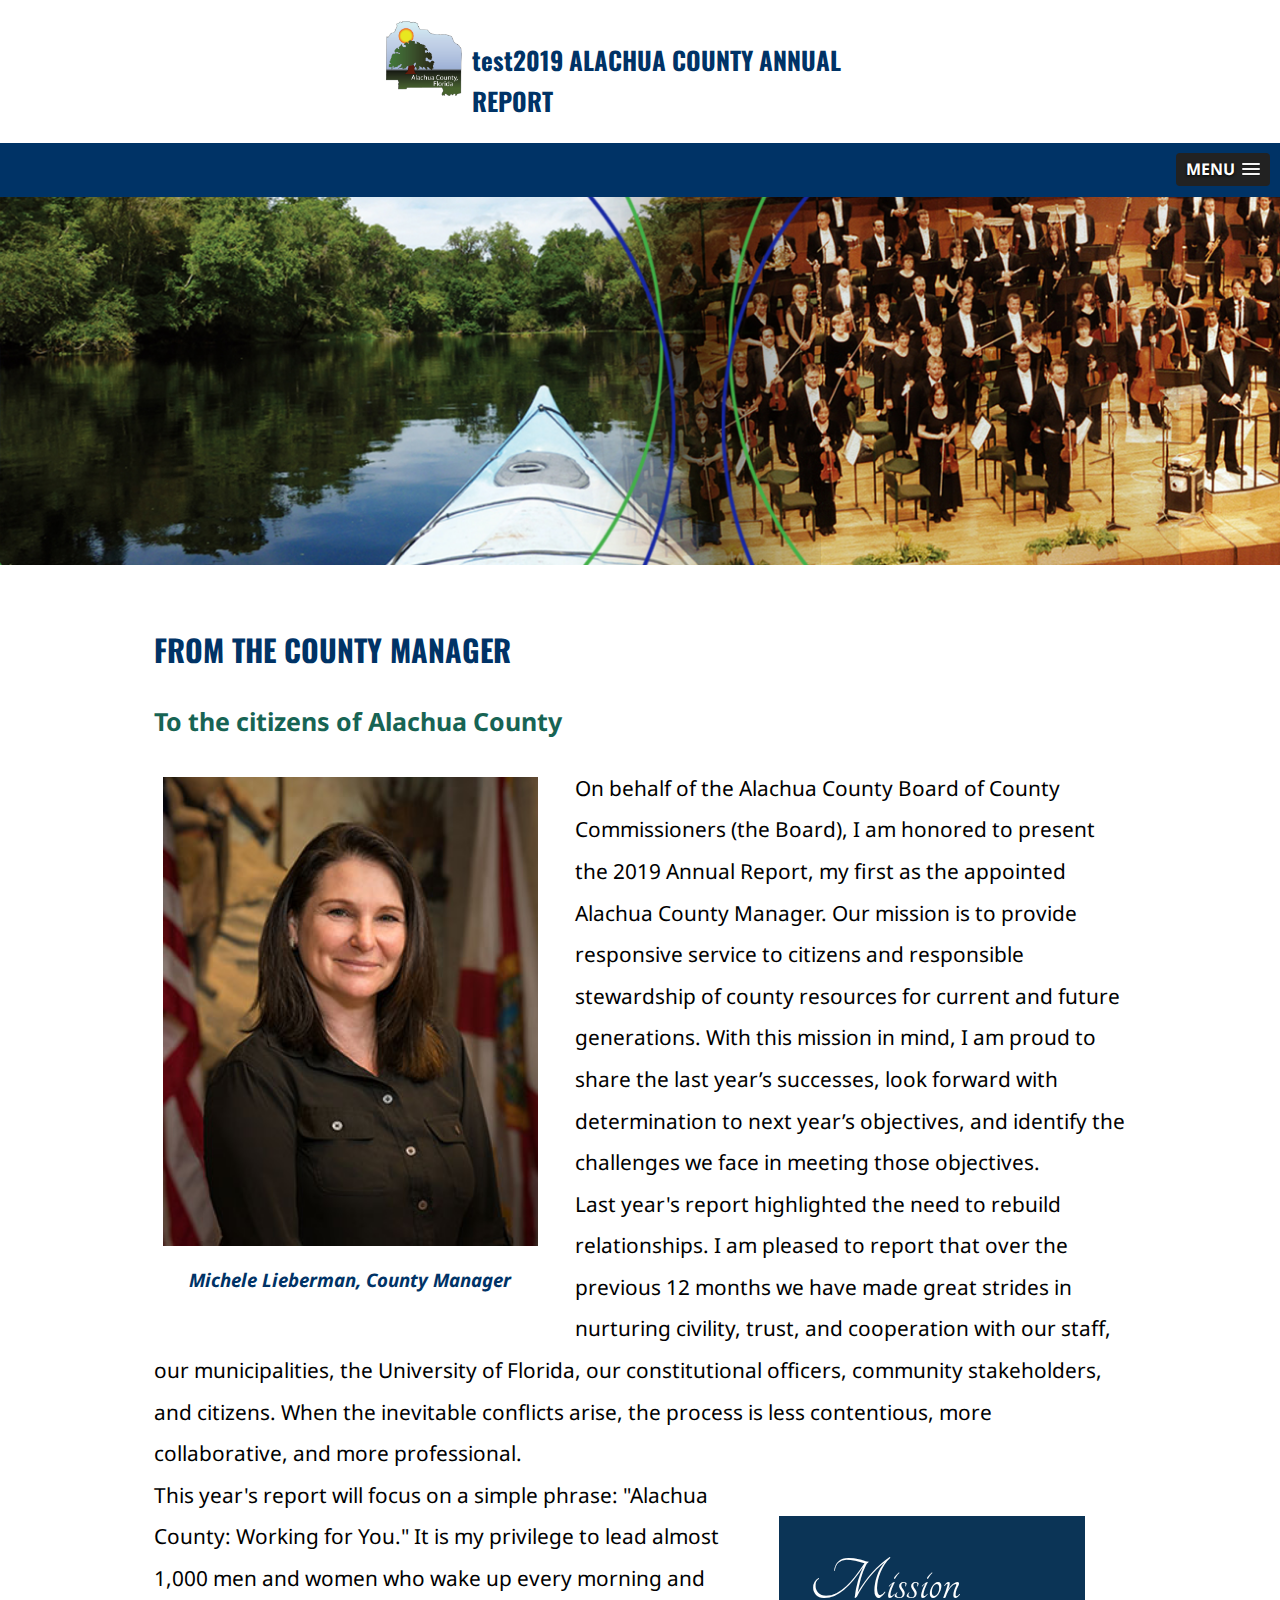
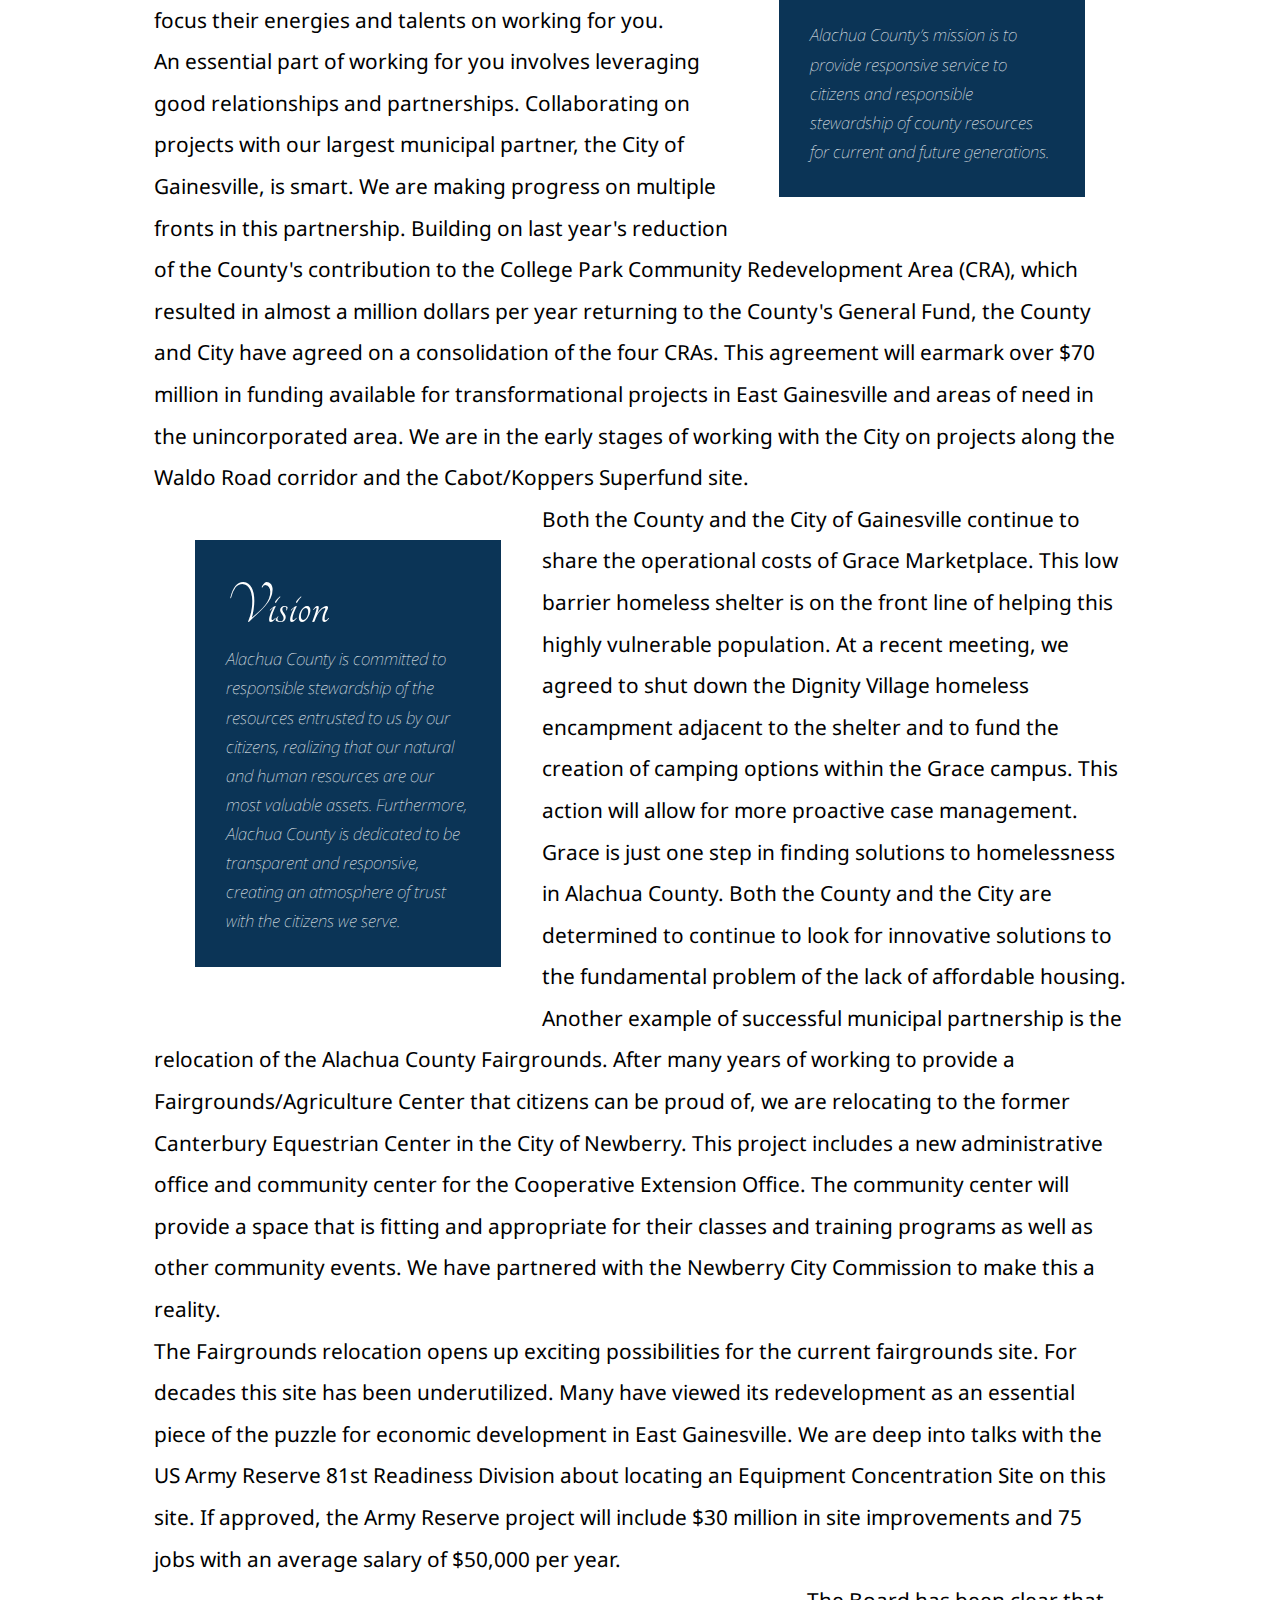
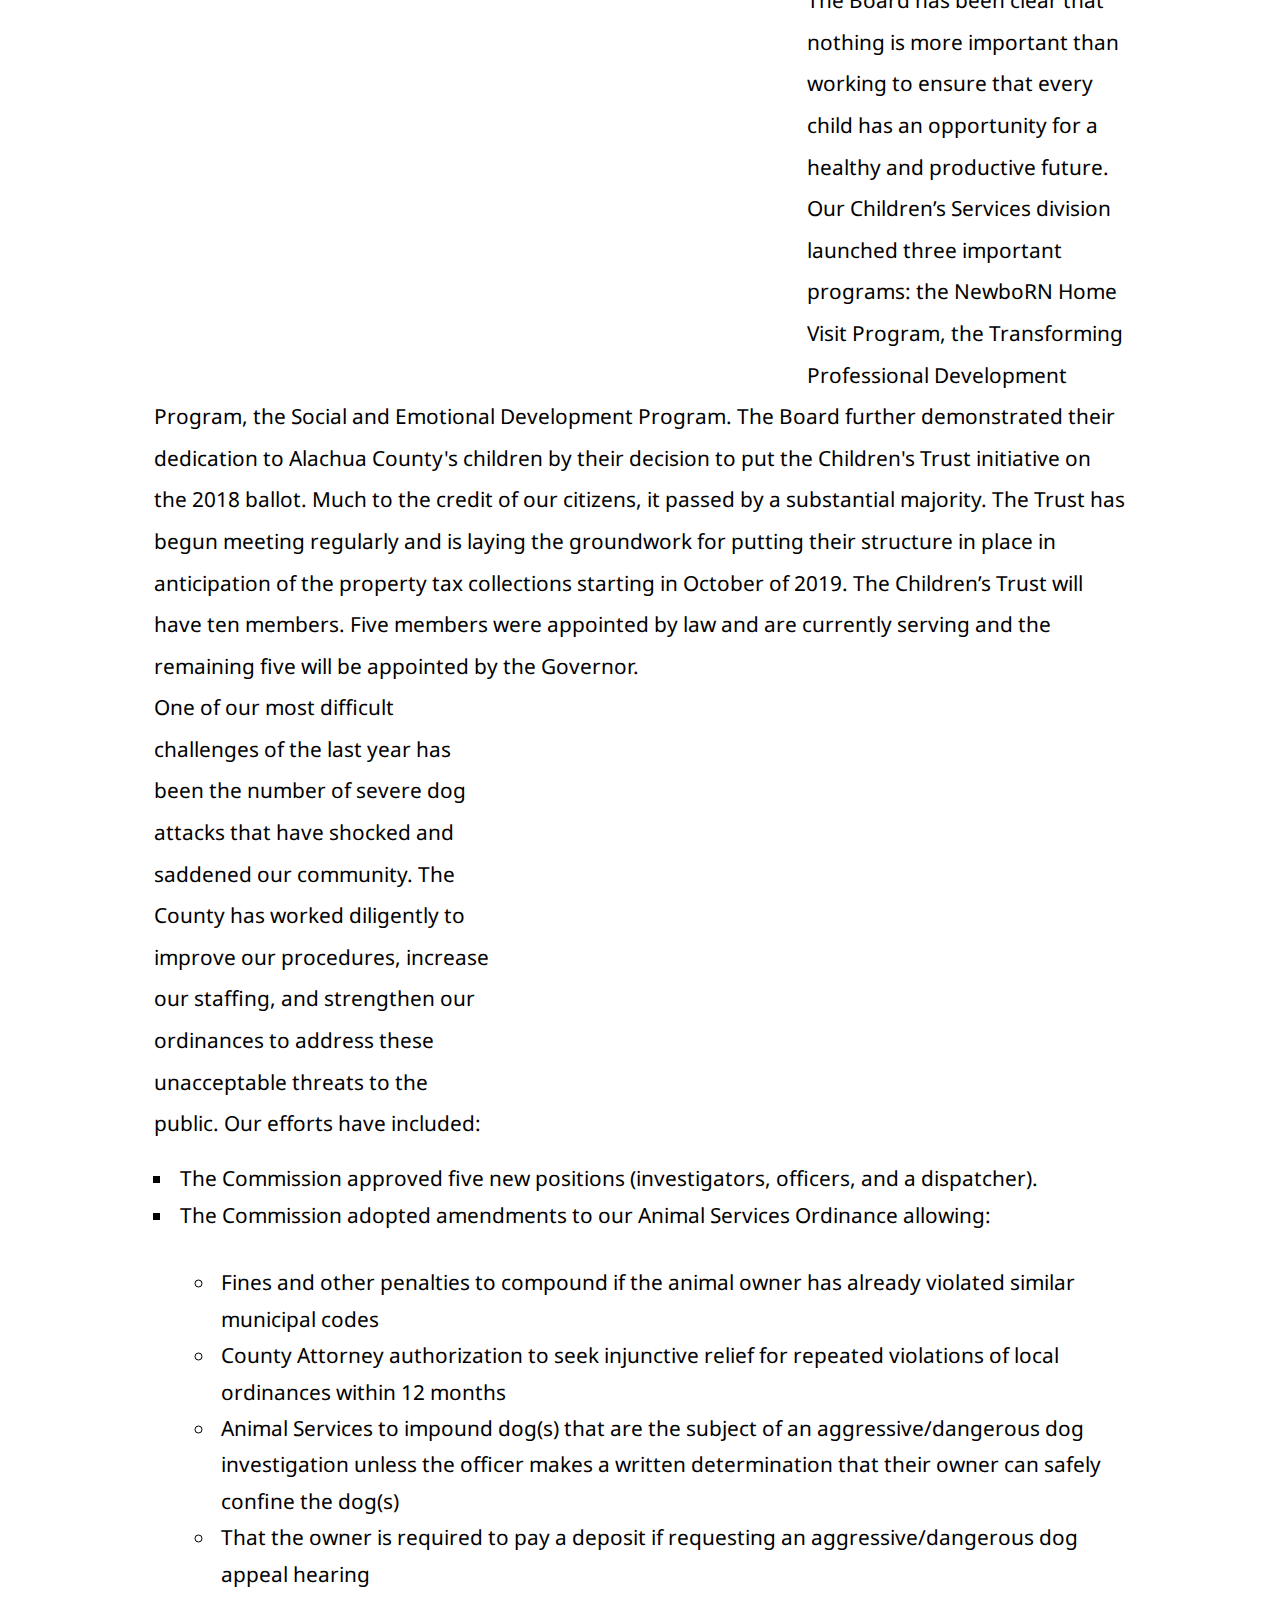
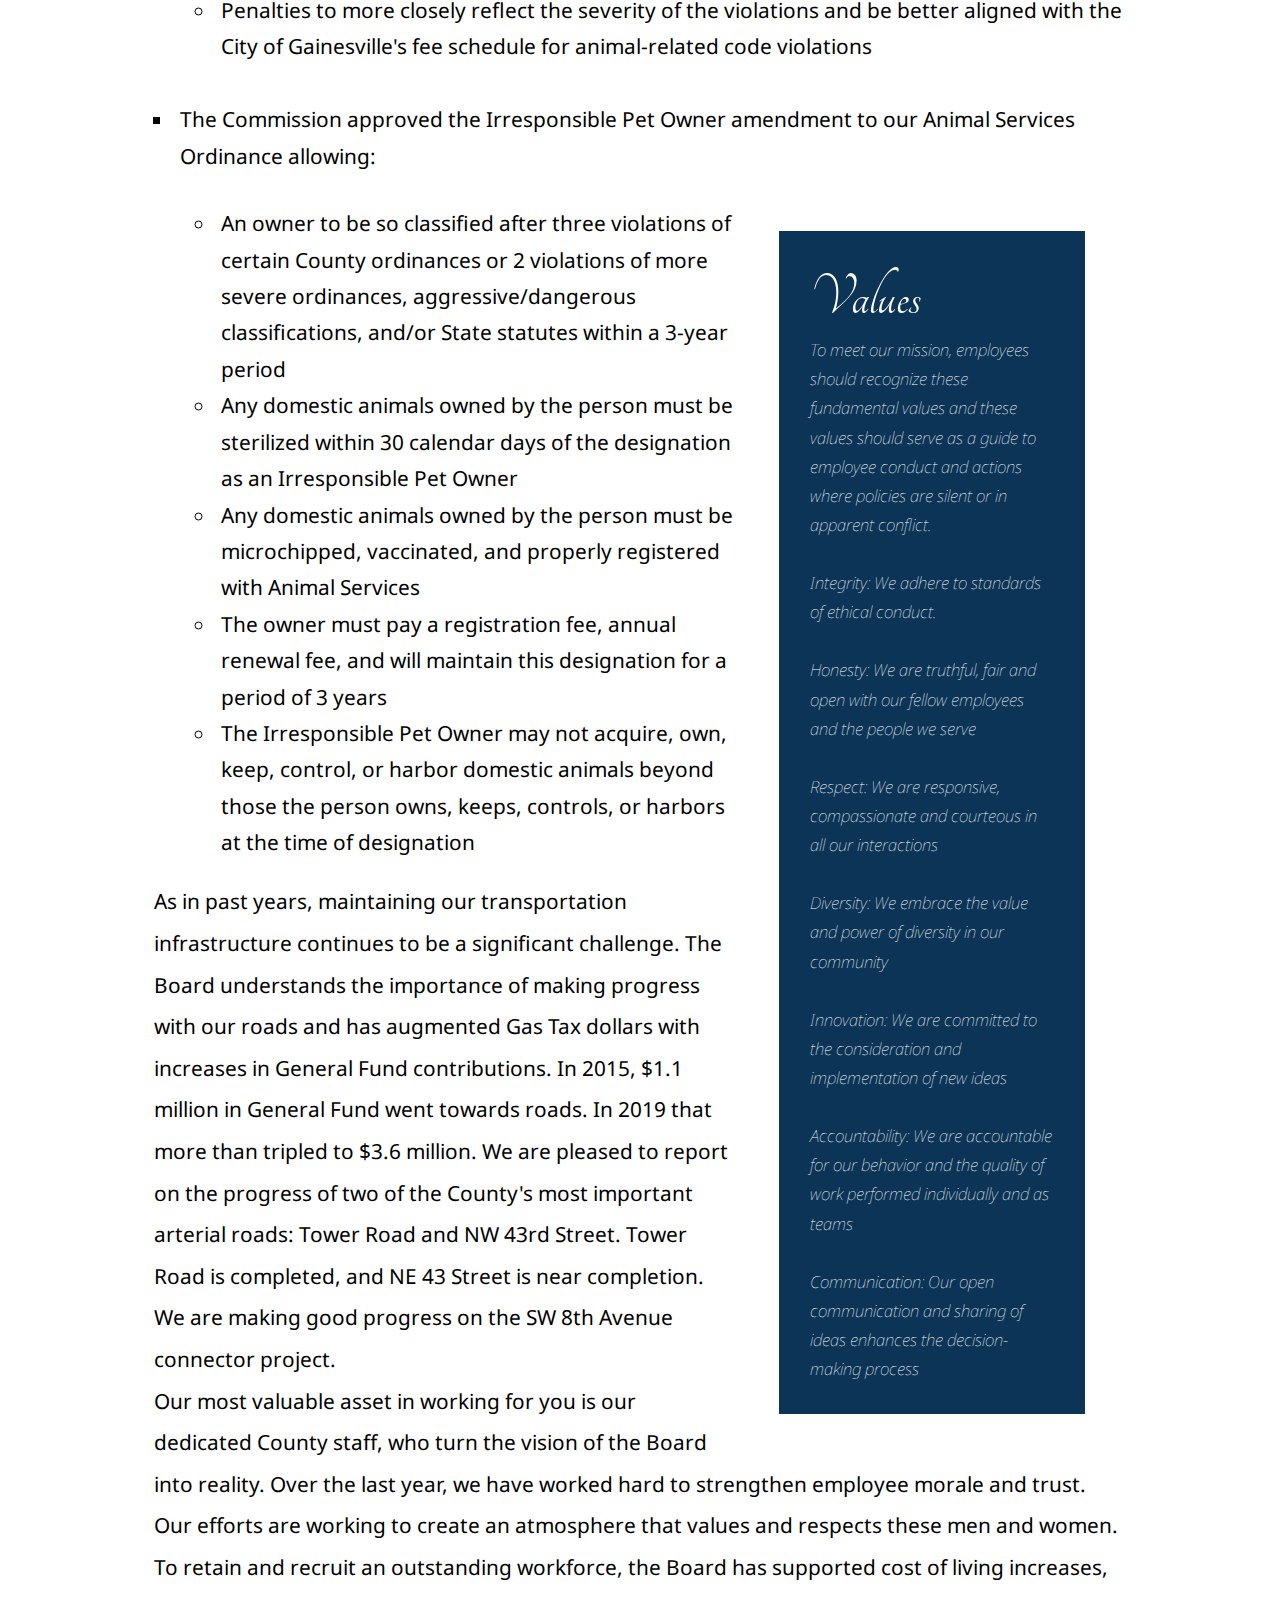
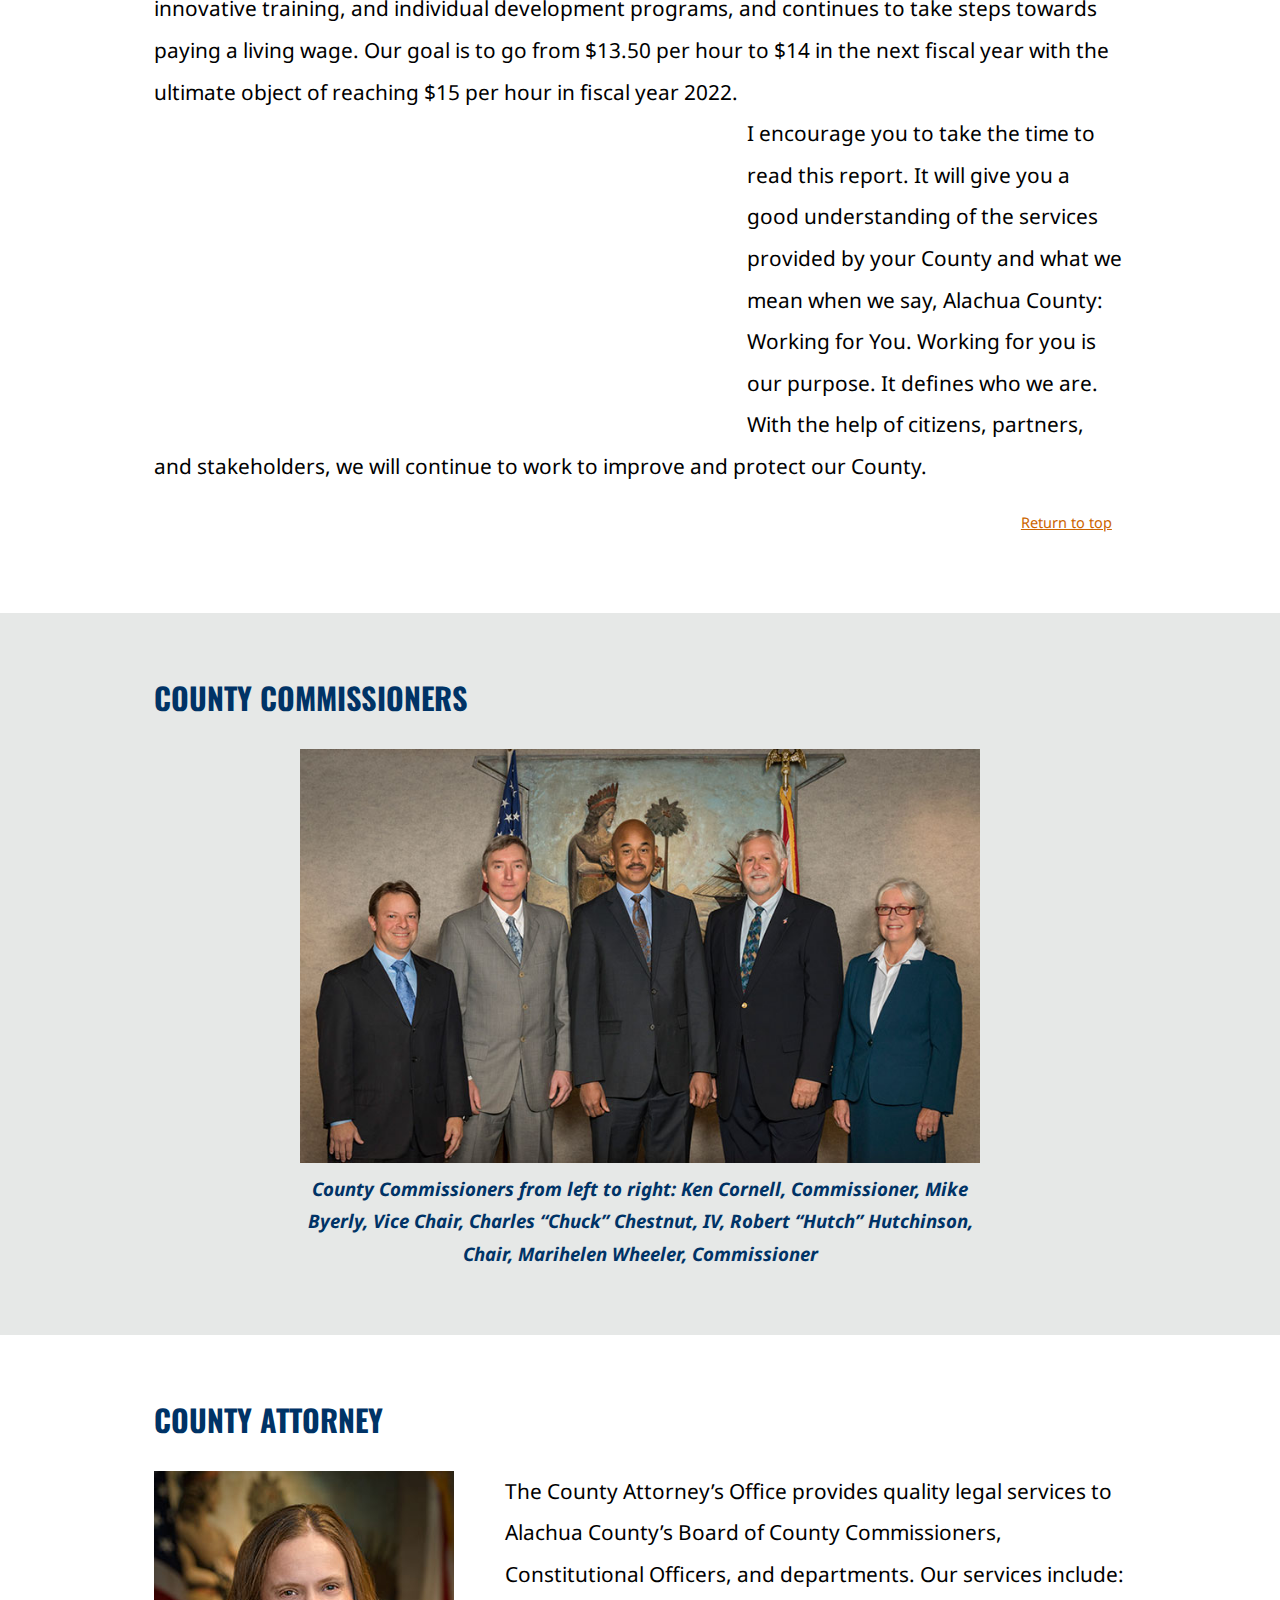
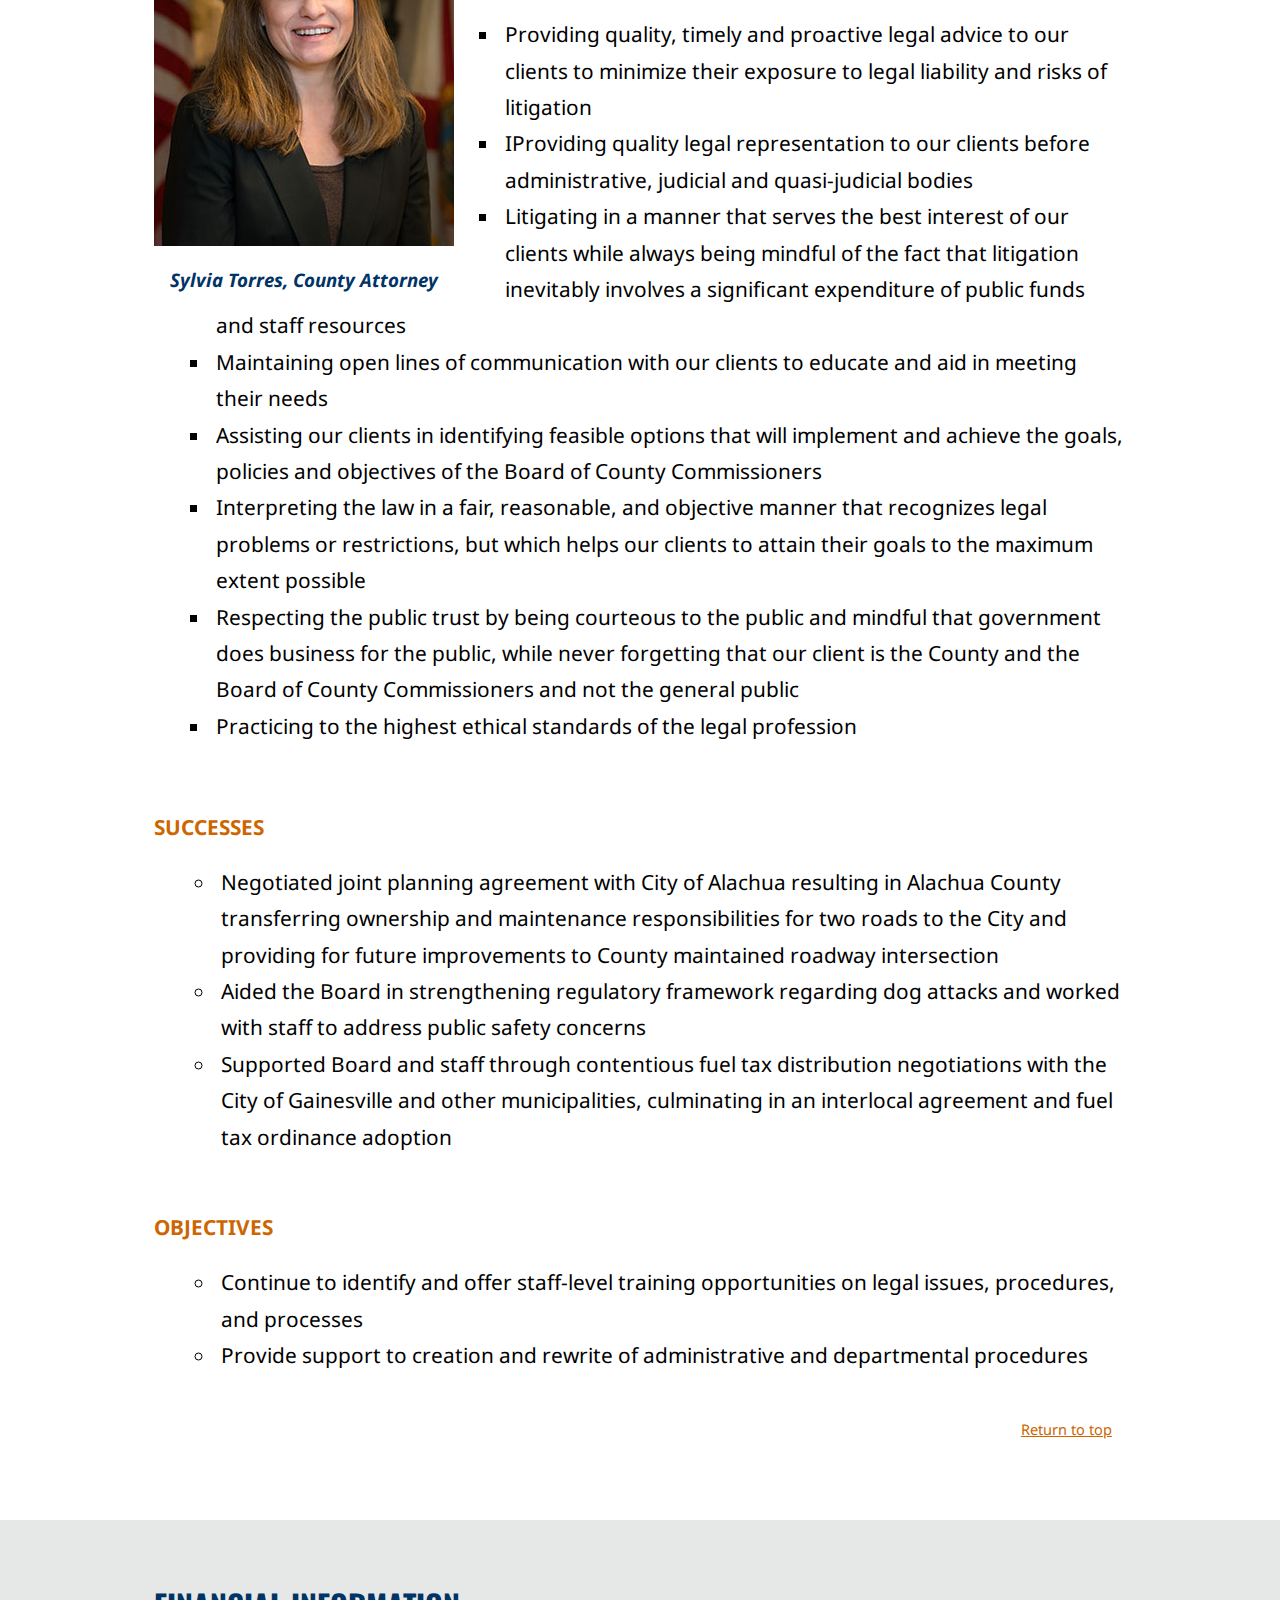
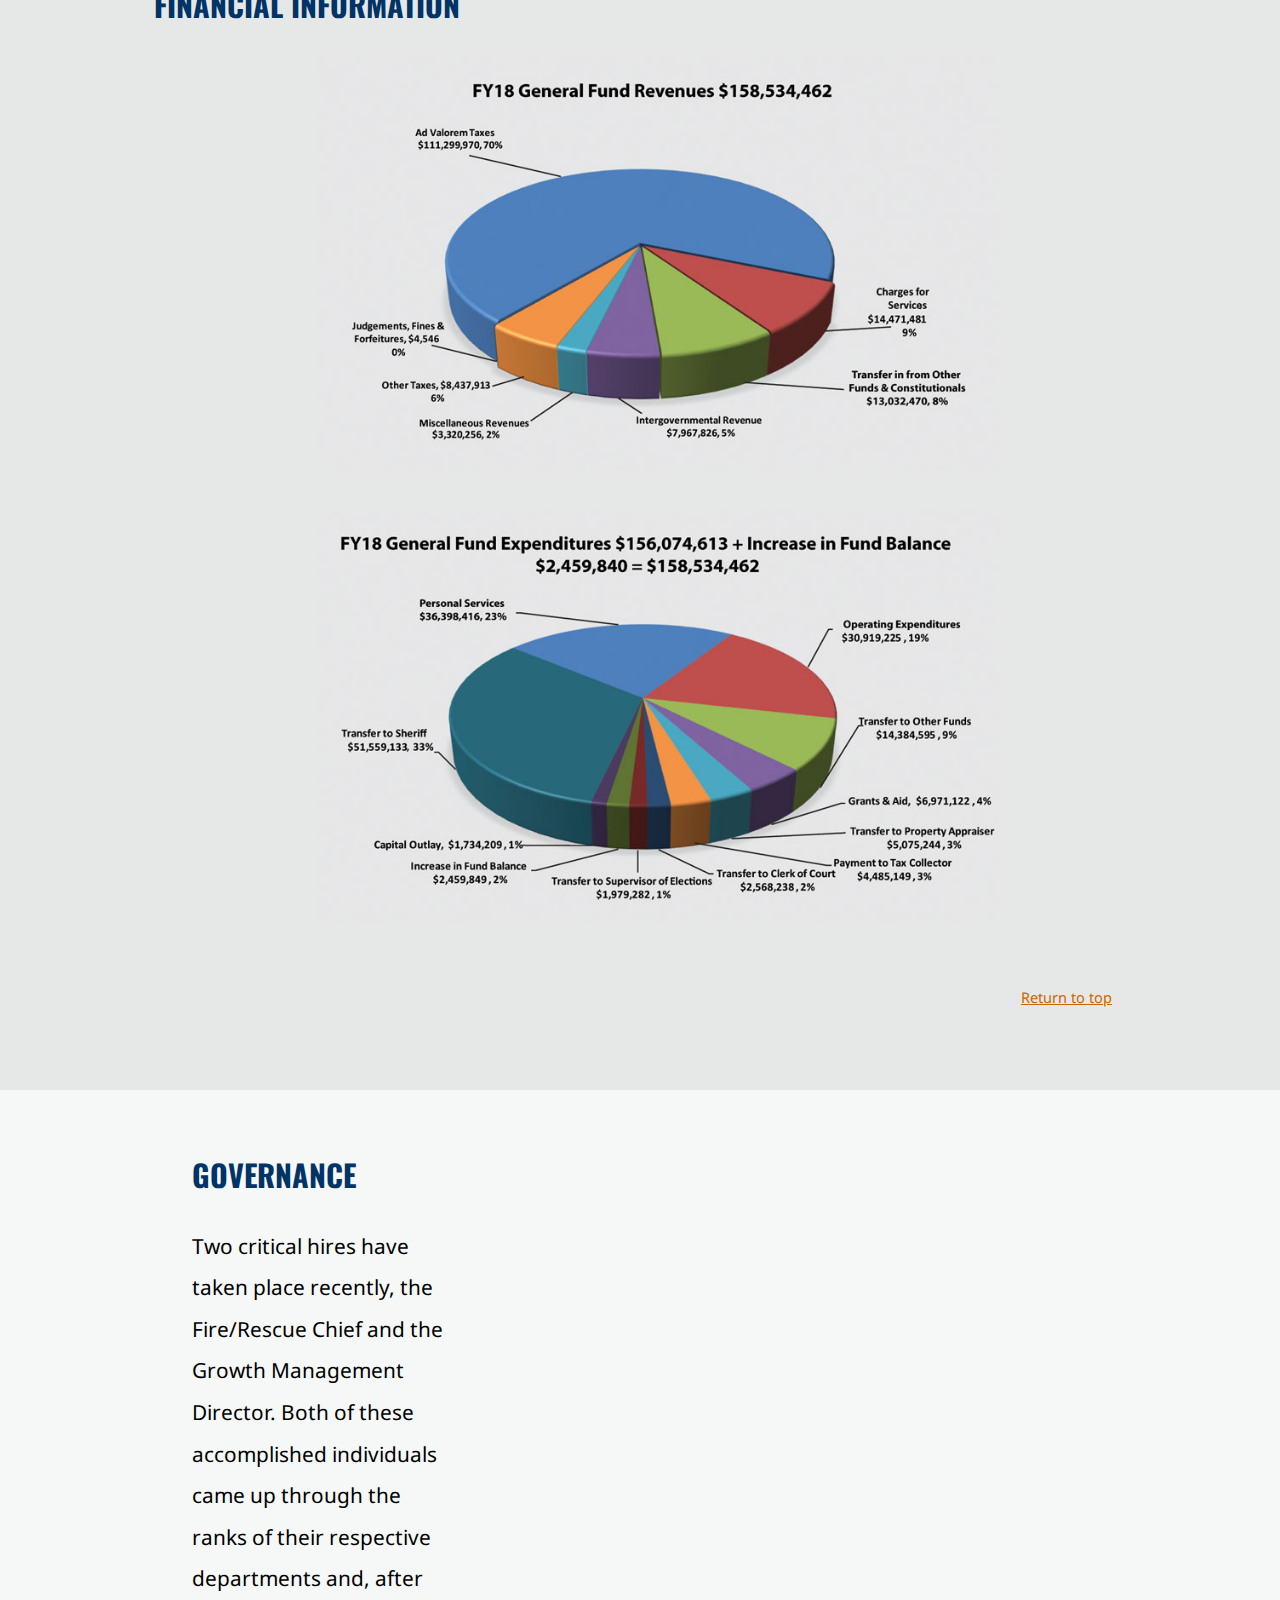
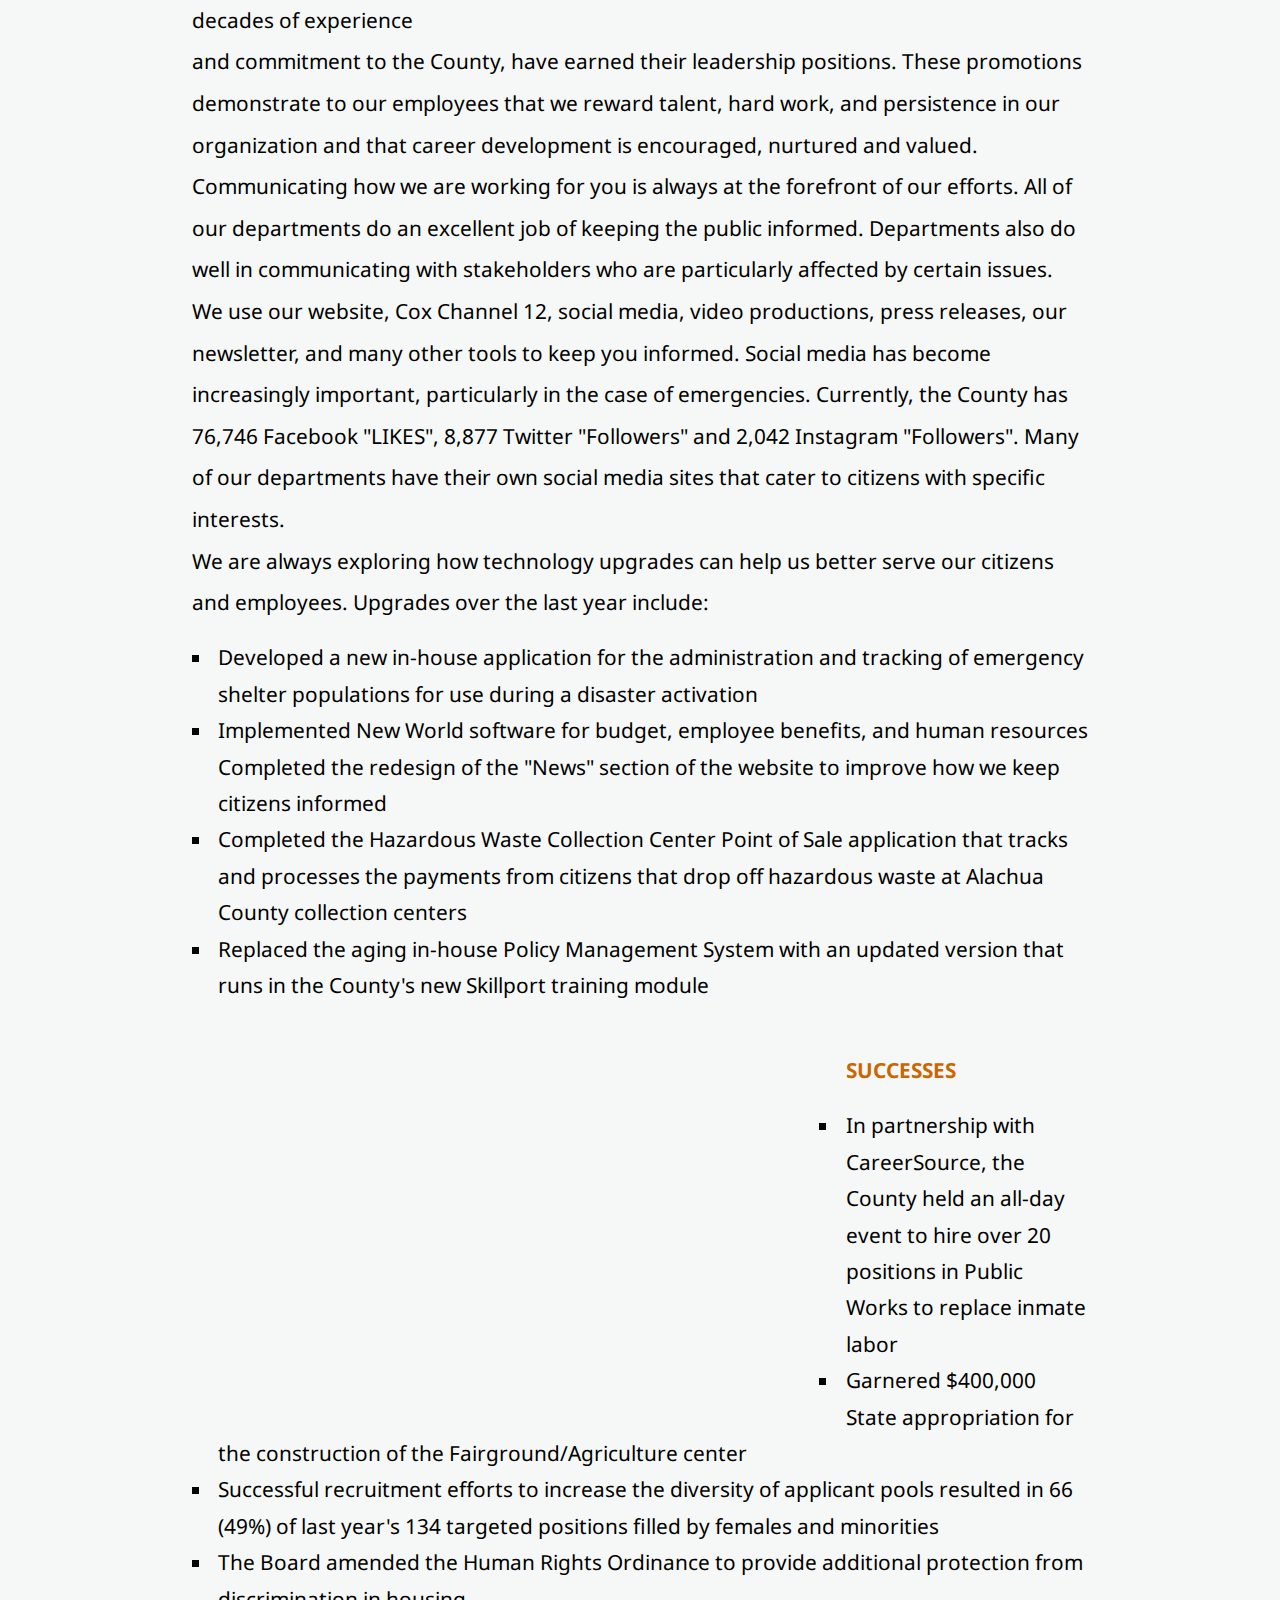
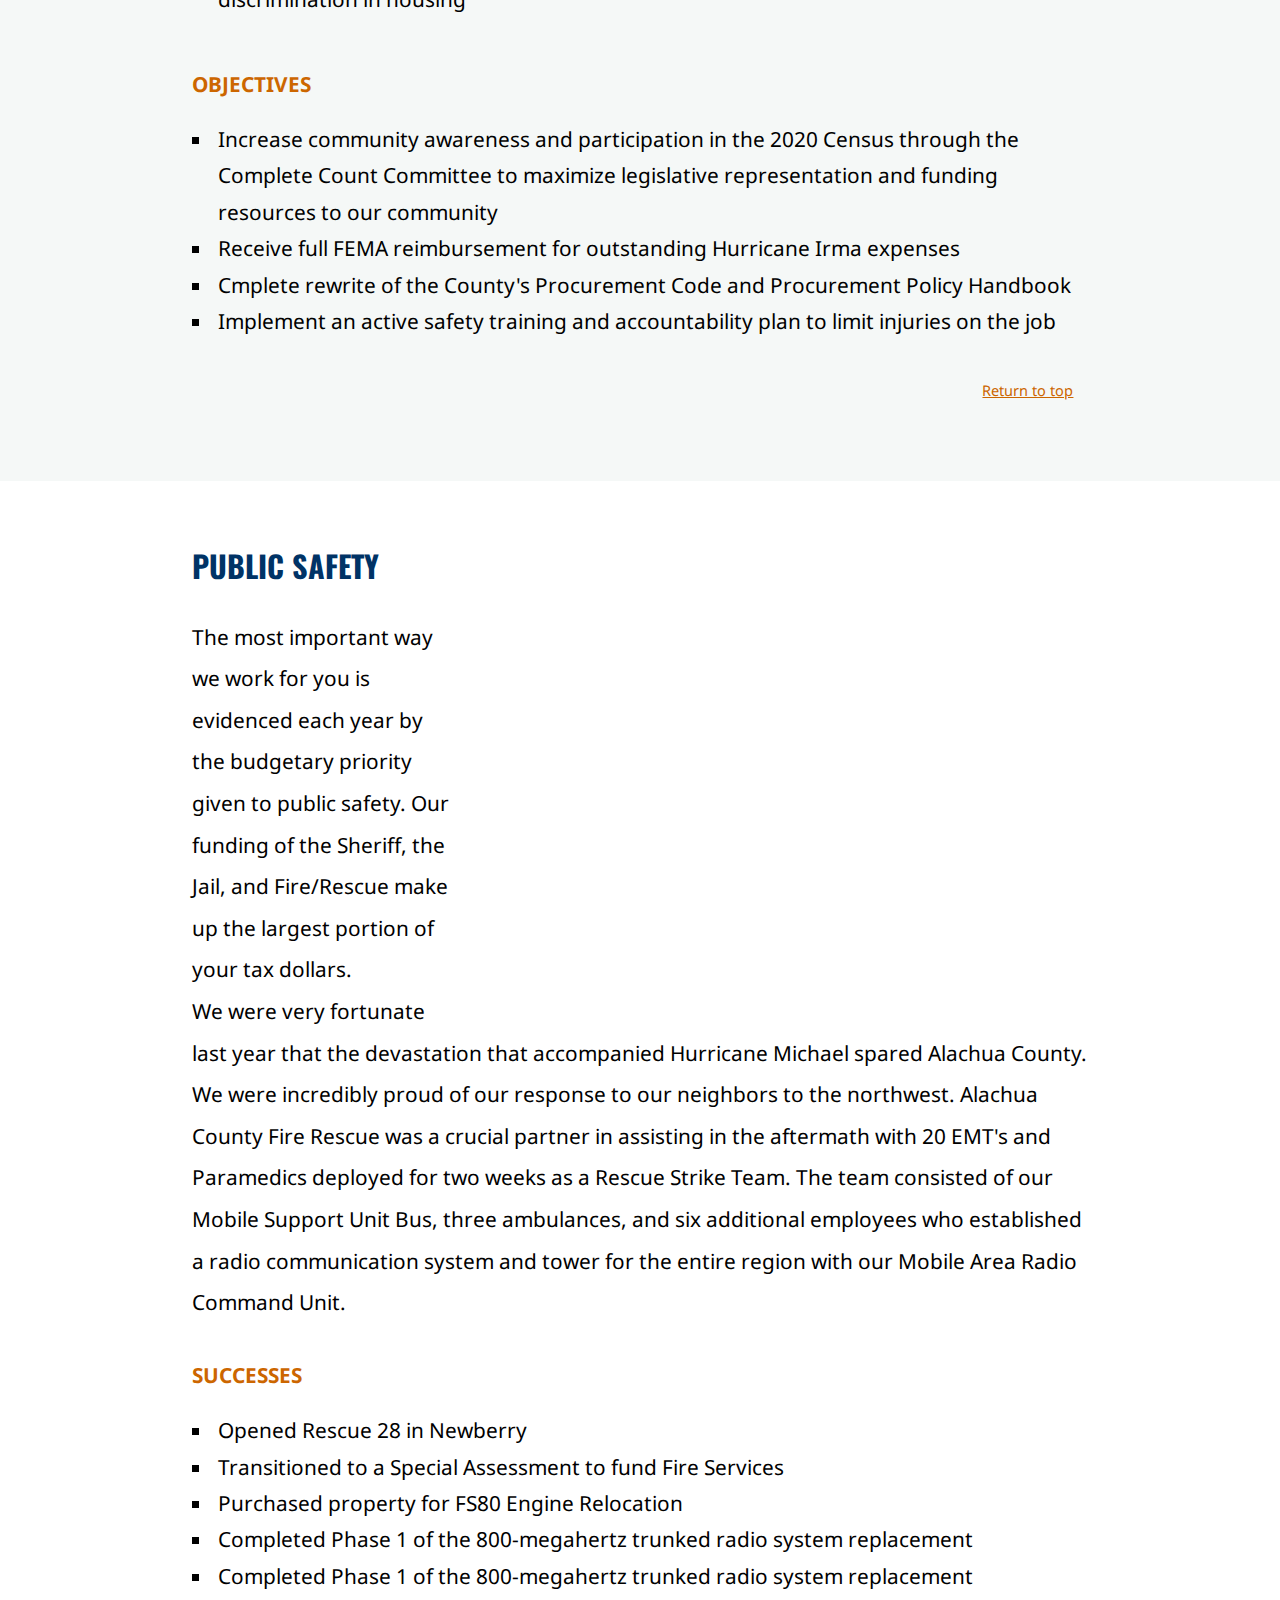
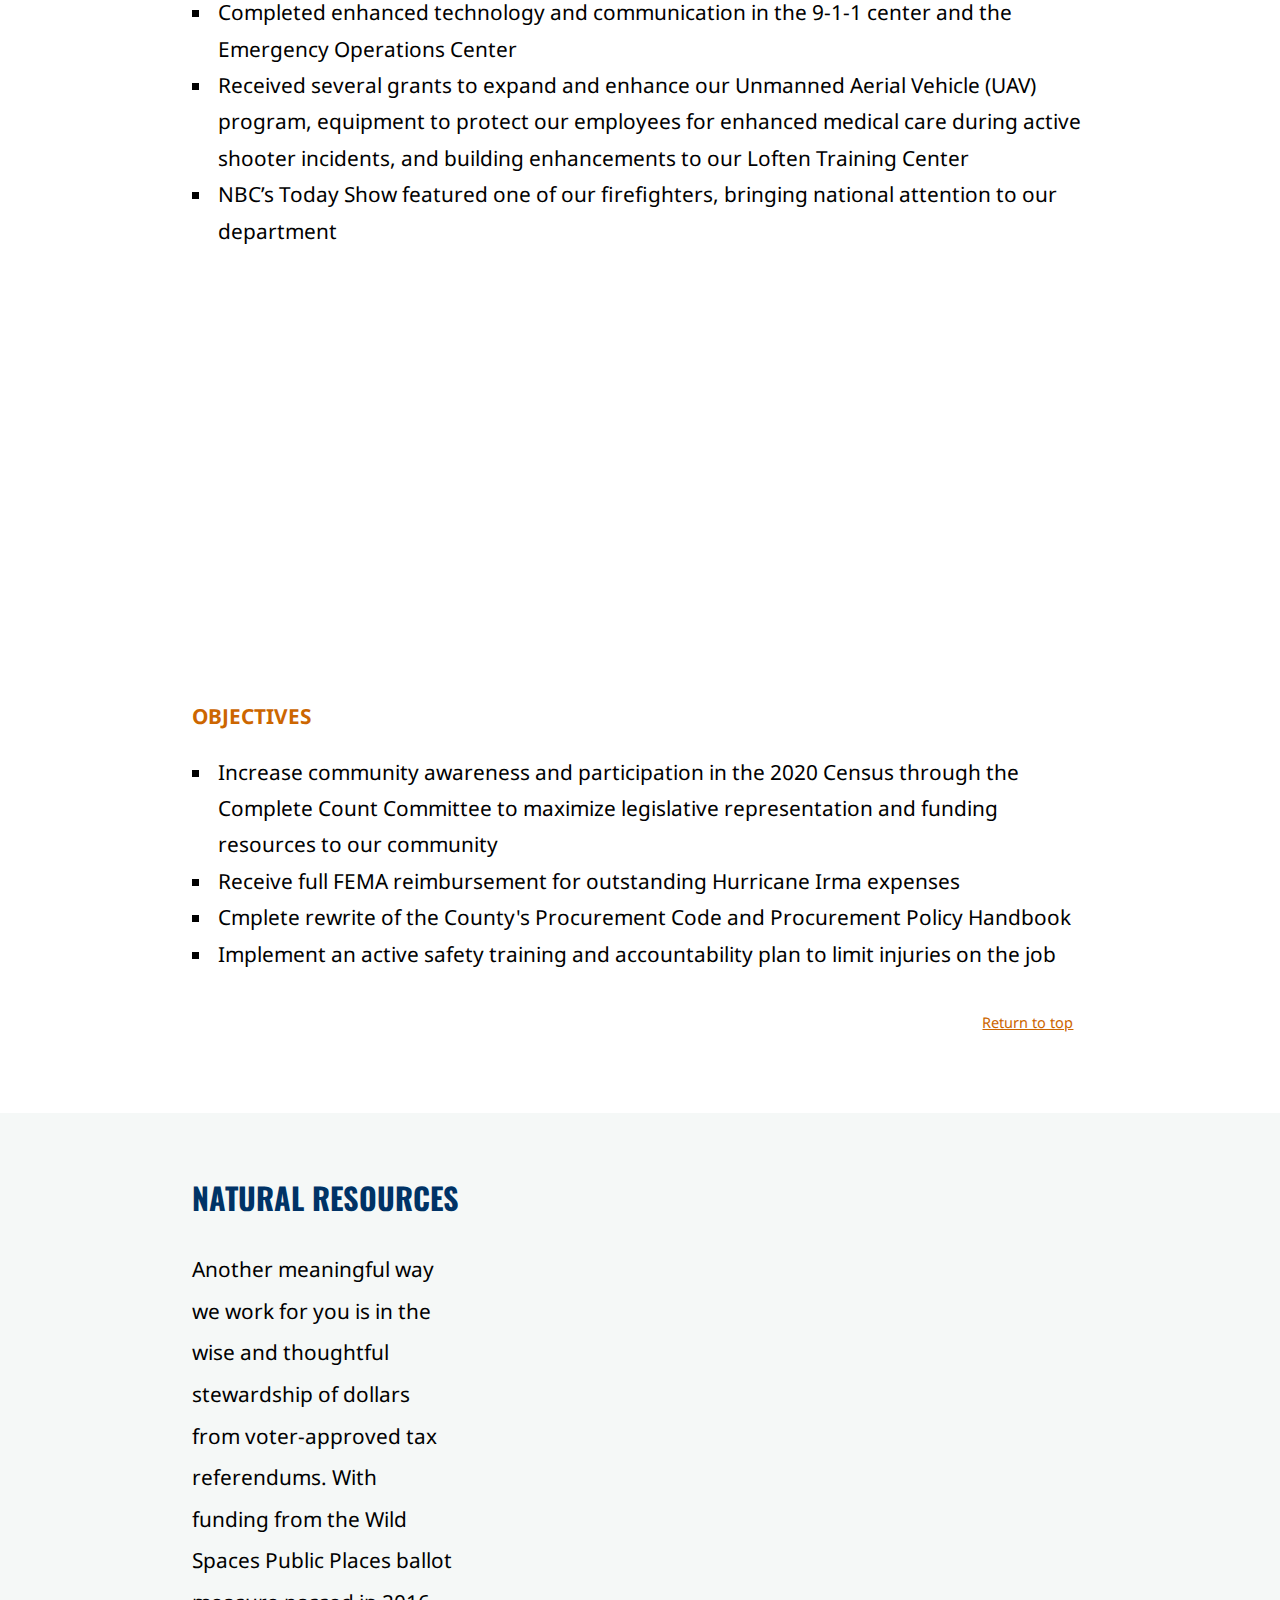
==== commit e285863d: "Update index-2019.html" ====
--- a/index-2019.html
+++ b/index-2019.html
@@ -35,7 +35,7 @@
 <body>
 <header>
    <div class="header"><img src="images/alacchuacounty_logo_actual.png" alt="alachua county logo">
-       <h2>2019 ALACHUA COUNTY ANNUAL REPORT</h2></div>
+       <h2>test2019 ALACHUA COUNTY ANNUAL REPORT</h2></div>
 </header>
 
 <nav id="mobile_menu"></nav>
